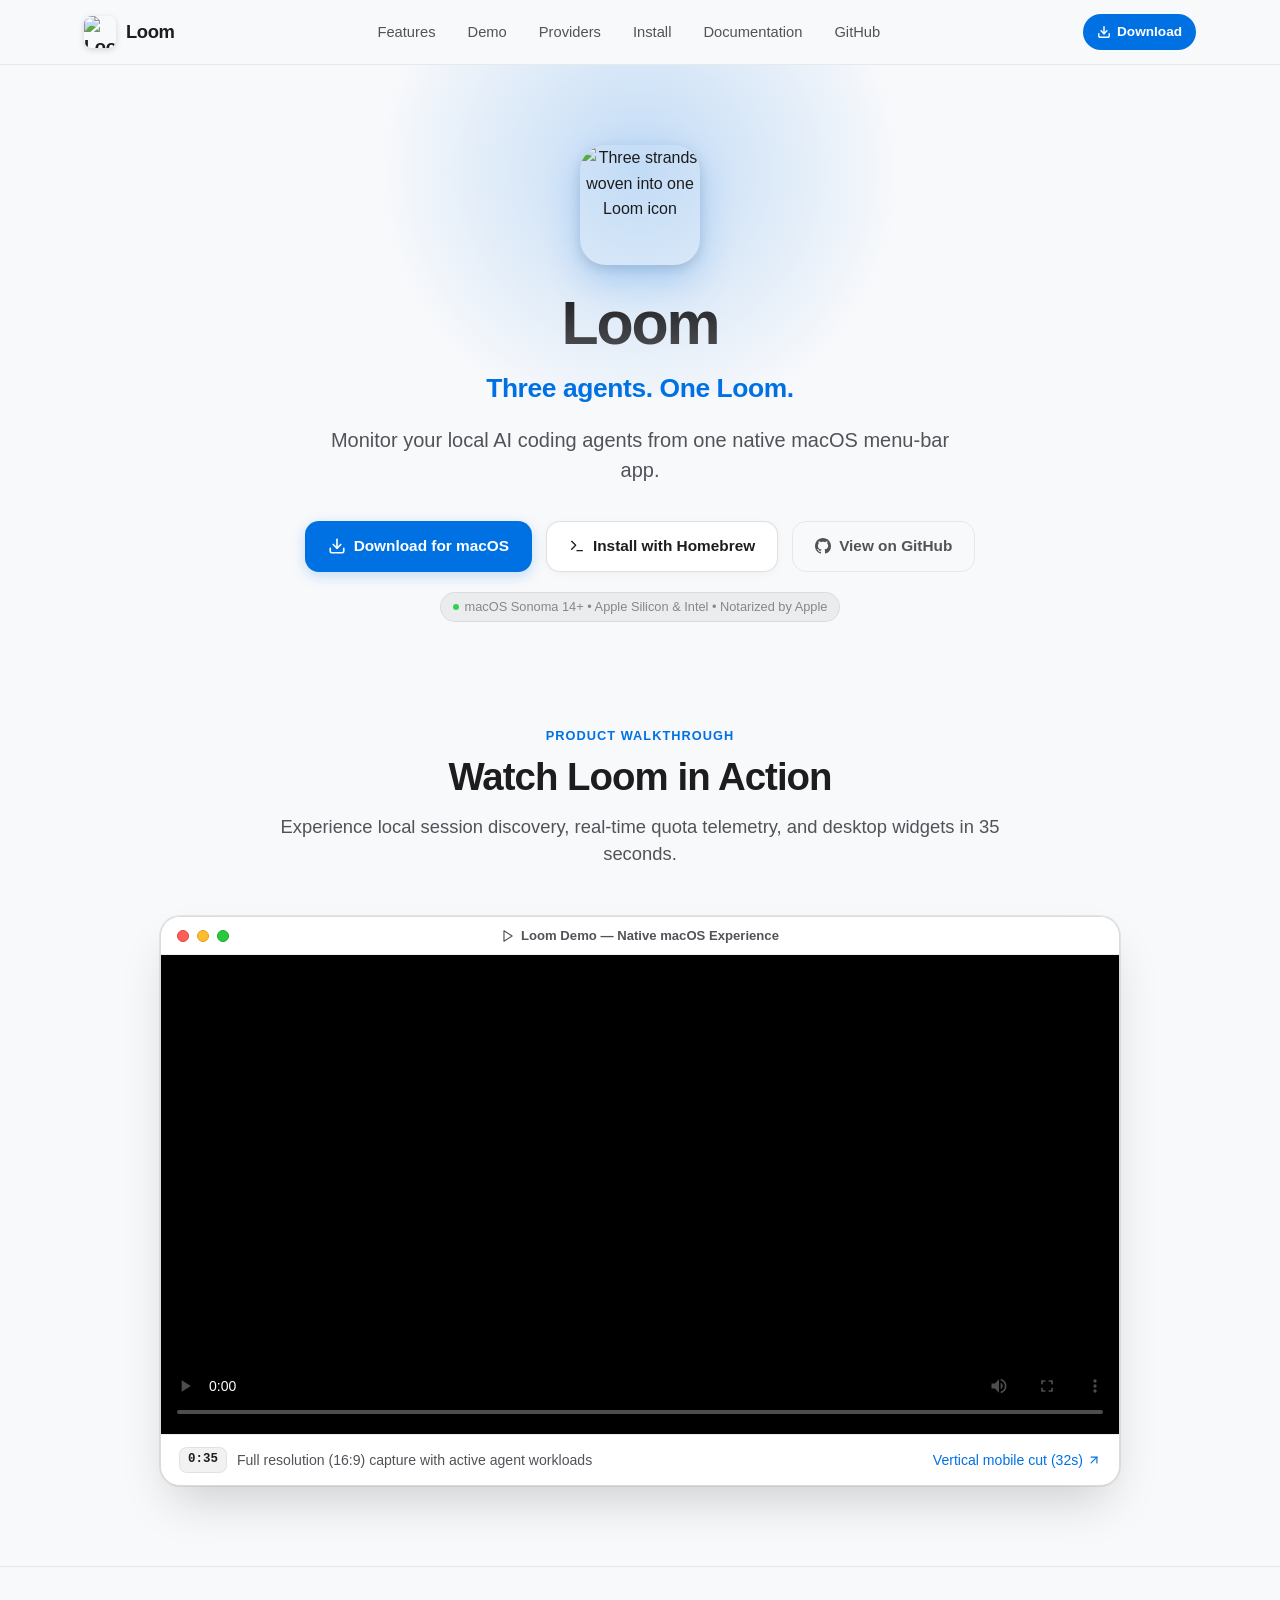
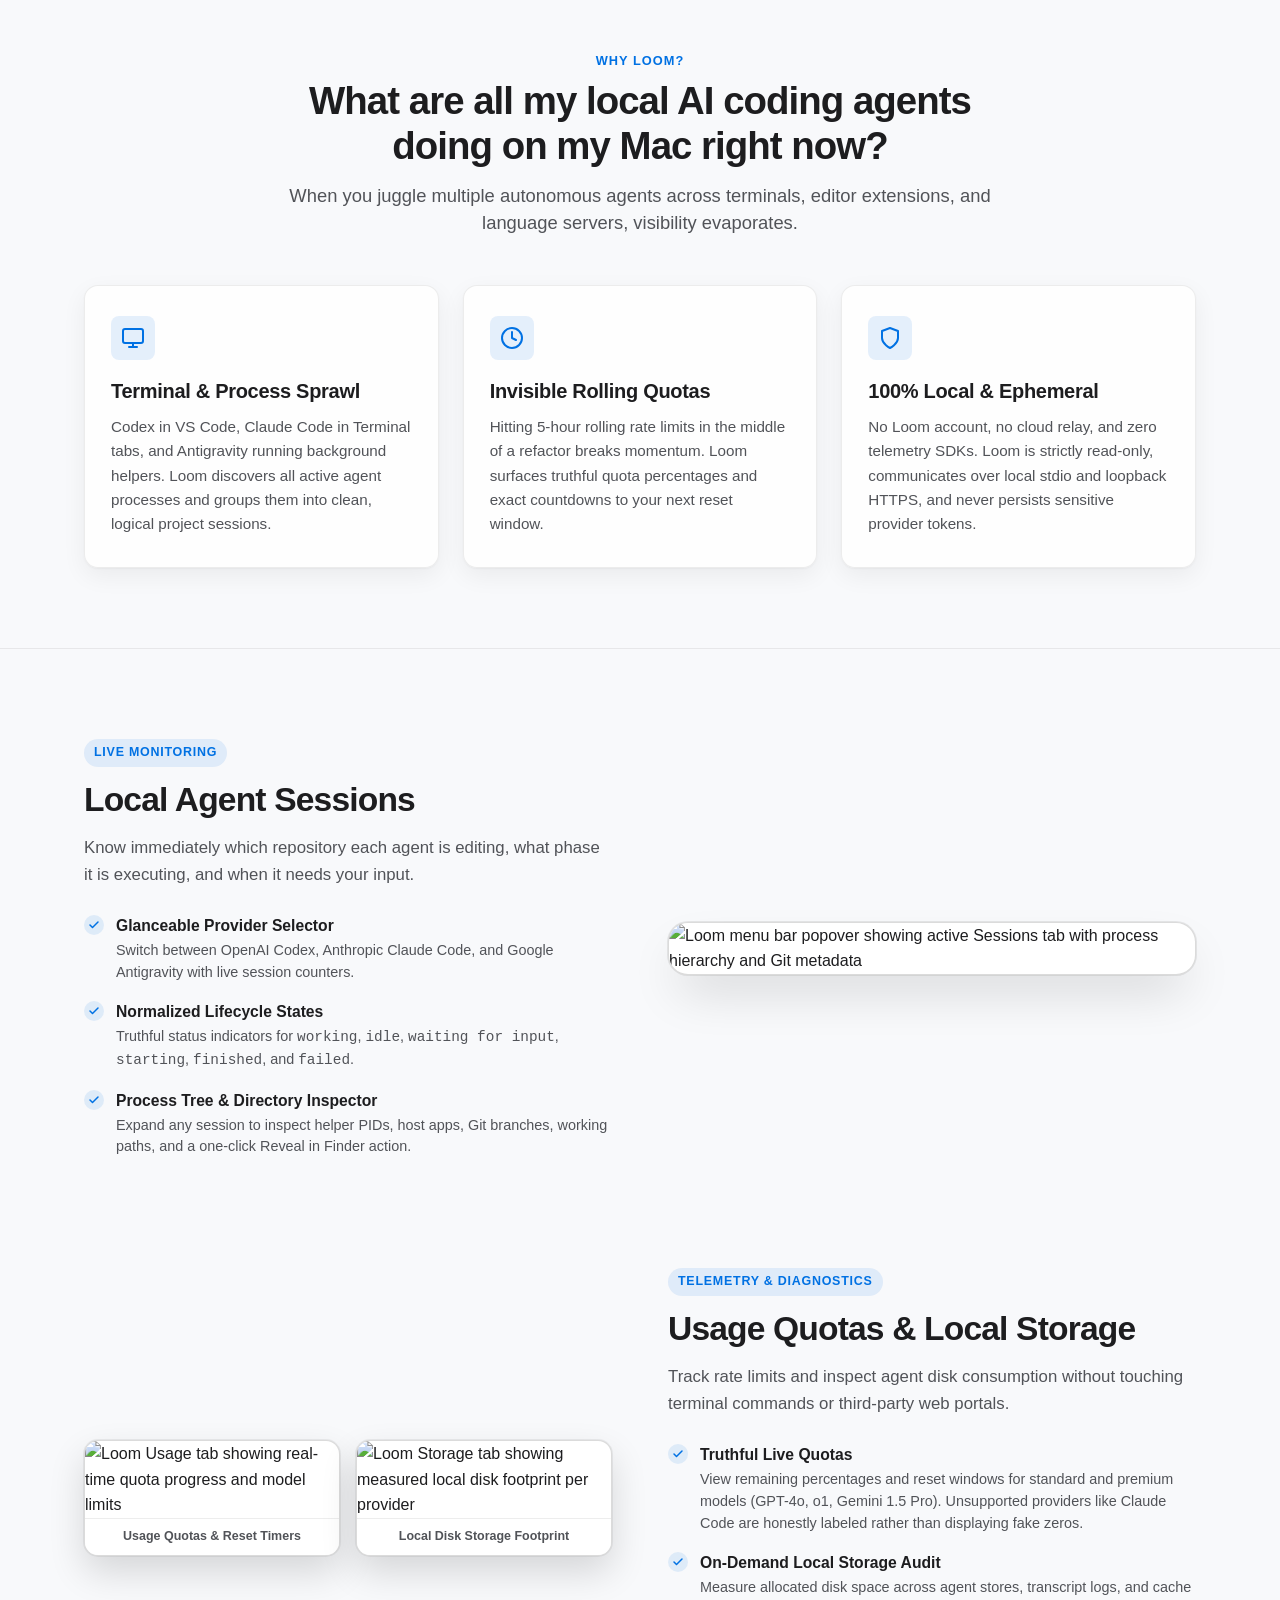
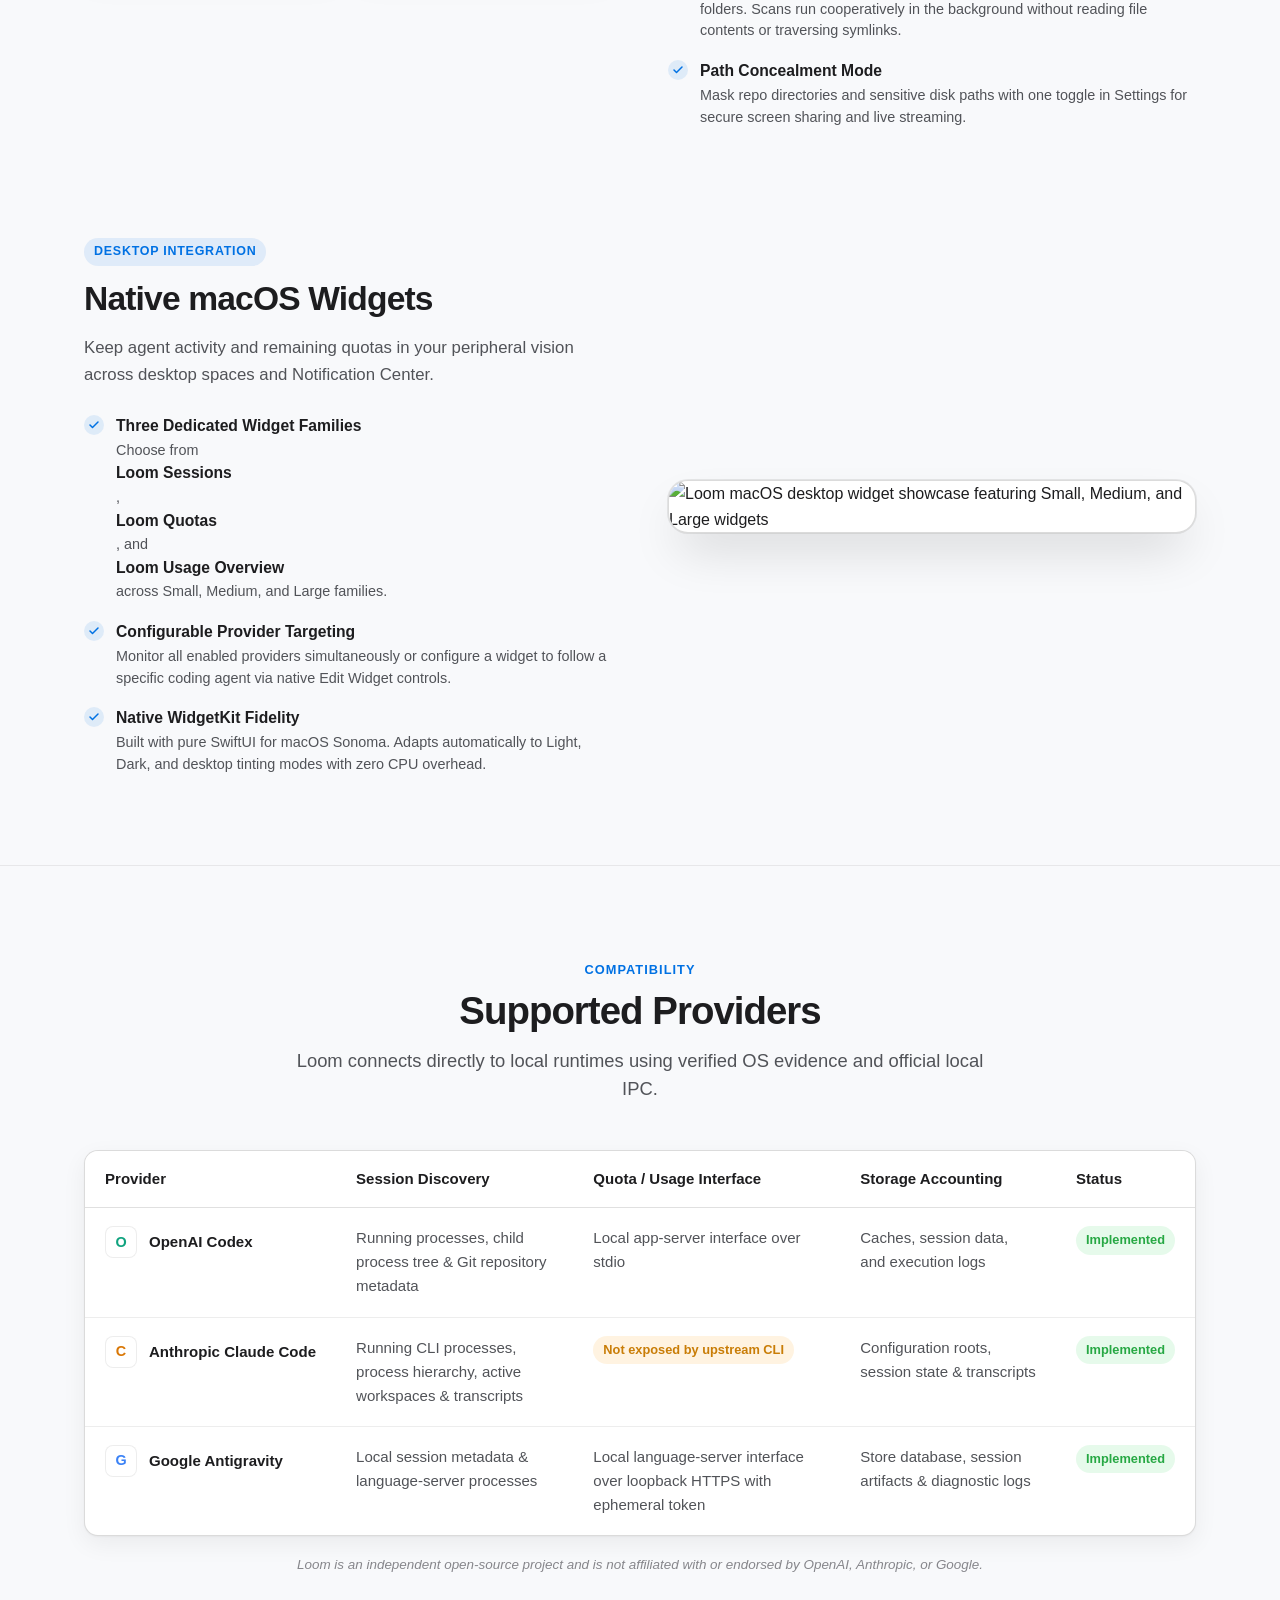
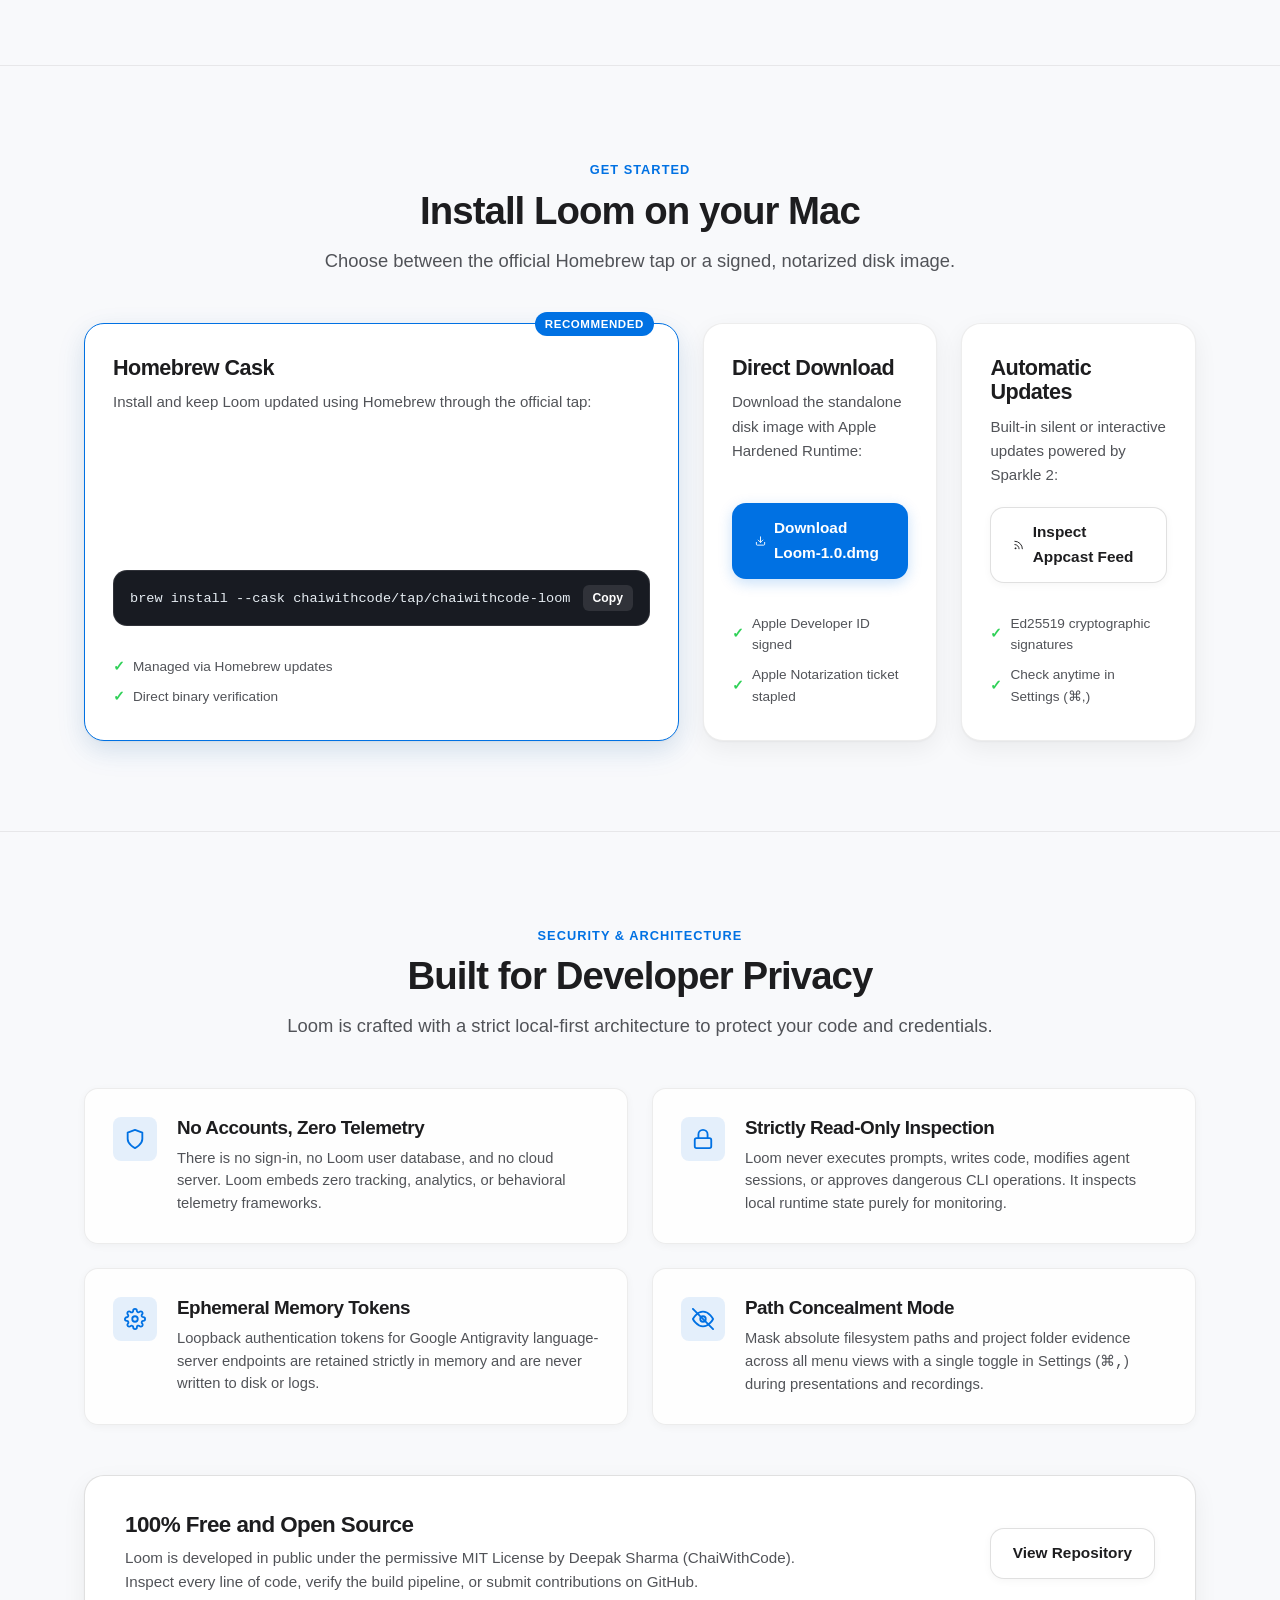
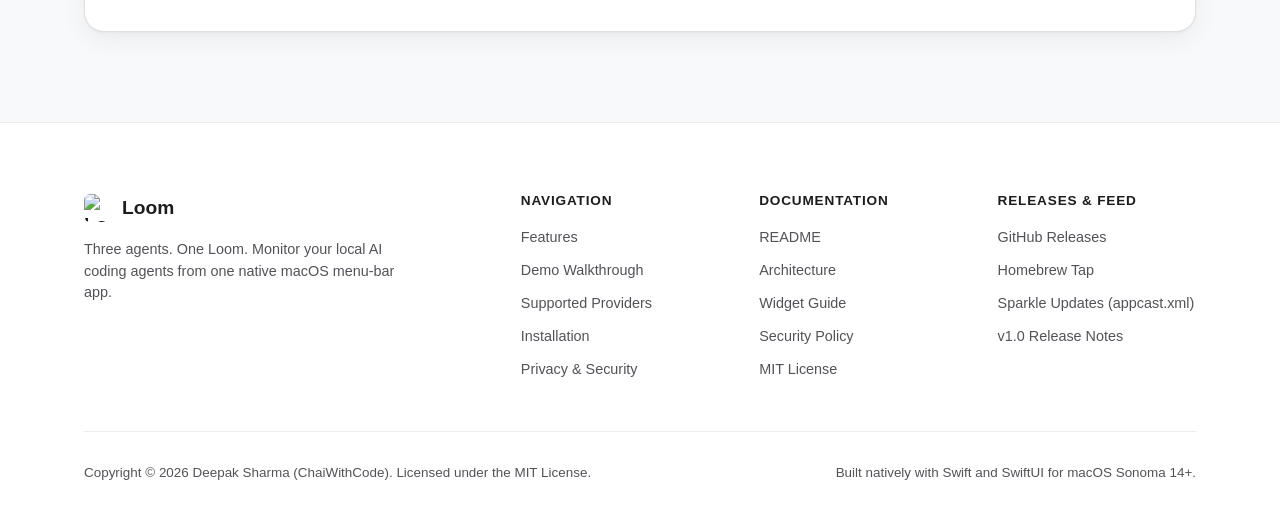
==== pages/index.html @ 68a21cb5 "docs: create GitHub Pages website and integrate launch video" ====
<!DOCTYPE html>
<html lang="en">
<head>
  <meta charset="utf-8">
  <meta name="viewport" content="width=device-width, initial-scale=1">
  <title>Loom — Monitor Local AI Coding Agents from macOS Menu Bar</title>
  <meta name="description" content="Loom is a native macOS menu-bar app to monitor OpenAI Codex, Anthropic Claude Code, and Google Antigravity sessions, live quotas, and local storage.">
  
  <!-- Open Graph / Social Meta -->
  <meta property="og:type" content="website">
  <meta property="og:url" content="https://chaiwithcode.github.io/Loom/">
  <meta property="og:title" content="Loom — Three agents. One Loom.">
  <meta property="og:description" content="Monitor your local AI coding agents from one native macOS menu-bar app. Sessions, live quotas, and widgets.">
  <meta property="og:image" content="docs/social-preview.png">

  <!-- Twitter Meta -->
  <meta name="twitter:card" content="summary_large_image">
  <meta name="twitter:title" content="Loom — Three agents. One Loom.">
  <meta name="twitter:description" content="Monitor your local AI coding agents from one native macOS menu-bar app.">
  <meta name="twitter:image" content="docs/social-preview.png">

  <link rel="icon" type="image/png" href="Resources/LoomIconMaster.png">
  <link rel="apple-touch-icon" href="Resources/LoomIconMaster.png">
  <link rel="stylesheet" href="style.css">
</head>
<body>
  <a href="#main" class="skip-link">Skip to main content</a>

  <!-- Navigation -->
  <header class="site-header">
    <div class="container nav-inner">
      <a href="#" class="nav-brand" aria-label="Loom Home">
        <img src="Resources/LoomIconMaster.png" alt="Loom app icon" class="nav-brand-icon" width="32" height="32">
        <span>Loom</span>
      </a>

      <nav aria-label="Primary Navigation">
        <ul class="nav-links">
          <li><a href="#features">Features</a></li>
          <li><a href="#demo">Demo</a></li>
          <li><a href="#providers">Providers</a></li>
          <li><a href="#install">Install</a></li>
          <li><a href="https://github.com/chaiwithcode/Loom#readme" target="_blank" rel="noopener noreferrer">Documentation</a></li>
          <li><a href="https://github.com/chaiwithcode/Loom" target="_blank" rel="noopener noreferrer">GitHub</a></li>
        </ul>
      </nav>

      <div class="nav-actions">
        <a href="https://github.com/chaiwithcode/Loom/releases/download/v1.0/Loom-1.0.dmg" class="nav-cta" download>
          <svg width="14" height="14" viewBox="0 0 24 24" fill="none" stroke="currentColor" stroke-width="2.5" stroke-linecap="round" stroke-linejoin="round" aria-hidden="true"><path d="M21 15v4a2 2 0 0 1-2 2H5a2 2 0 0 1-2-2v-4"/><polyline points="7 10 12 15 17 10"/><line x1="12" y1="15" x2="12" y2="3"/></svg>
          <span>Download</span>
        </a>
      </div>
    </div>
  </header>

  <main id="main">
    <!-- Hero Section -->
    <section class="hero-section" id="hero">
      <div class="hero-glow" aria-hidden="true"></div>
      <div class="container hero-content">
        <div class="hero-icon-wrapper">
          <img src="Resources/LoomIconMaster.png" alt="Three strands woven into one Loom icon" class="hero-icon" width="120" height="120">
        </div>
        
        <h1 class="hero-title">Loom</h1>
        <p class="hero-subtitle">Three agents. One Loom.</p>
        <p class="hero-tagline">Monitor your local AI coding agents from one native macOS menu-bar app.</p>

        <div class="hero-cta-group">
          <a href="https://github.com/chaiwithcode/Loom/releases/download/v1.0/Loom-1.0.dmg" class="btn btn-primary" download>
            <svg width="18" height="18" viewBox="0 0 24 24" fill="none" stroke="currentColor" stroke-width="2.2" stroke-linecap="round" stroke-linejoin="round" aria-hidden="true"><path d="M21 15v4a2 2 0 0 1-2 2H5a2 2 0 0 1-2-2v-4"/><polyline points="7 10 12 15 17 10"/><line x1="12" y1="15" x2="12" y2="3"/></svg>
            <span>Download for macOS</span>
          </a>

          <a href="#install" class="btn btn-secondary">
            <svg width="16" height="16" viewBox="0 0 24 24" fill="none" stroke="currentColor" stroke-width="2" stroke-linecap="round" stroke-linejoin="round" aria-hidden="true"><polyline points="4 17 10 11 4 5"/><line x1="12" y1="19" x2="20" y2="19"/></svg>
            <span>Install with Homebrew</span>
          </a>

          <a href="https://github.com/chaiwithcode/Loom" class="btn btn-subtle" target="_blank" rel="noopener noreferrer">
            <svg width="16" height="16" viewBox="0 0 24 24" fill="currentColor" aria-hidden="true"><path d="M12 0C5.37 0 0 5.37 0 12c0 5.31 3.435 9.795 8.205 11.385.6.105.825-.255.825-.57 0-.285-.015-1.23-.015-2.235-3.015.555-3.795-.735-4.035-1.41-.135-.345-.72-1.41-1.23-1.695-.42-.225-1.02-.78-.015-.795.945-.015 1.62.87 1.845 1.23 1.08 1.815 2.805 1.305 3.495.99.105-.78.42-1.305.765-1.605-2.67-.3-5.46-1.335-5.46-5.925 0-1.305.465-2.385 1.23-3.225-.12-.3-.54-1.53.12-3.18 0 0 1.005-.315 3.3 1.23.96-.27 1.98-.405 3-.405s2.04.135 3 .405c2.295-1.56 3.3-1.23 3.3-1.23.66 1.65.24 2.88.12 3.18.765.84 1.23 1.905 1.23 3.225 0 4.605-2.805 5.625-5.475 5.925.435.375.81 1.095.81 2.22 0 1.605-.015 2.895-.015 3.3 0 .315.225.69.825.57A12.02 12.02 0 0024 12c0-6.63-5.37-12-12-12z"/></svg>
            <span>View on GitHub</span>
          </a>
        </div>

        <div class="hero-pill-compat">
          <span class="compat-dot" aria-hidden="true"></span>
          <span>macOS Sonoma 14+ • Apple Silicon & Intel • Notarized by Apple</span>
        </div>
      </div>
    </section>

    <!-- Product Video Section -->
    <section class="demo-section" id="demo">
      <div class="container">
        <div class="section-header">
          <span class="section-label">Product Walkthrough</span>
          <h2 class="section-title">Watch Loom in Action</h2>
          <p class="section-desc">Experience local session discovery, real-time quota telemetry, and desktop widgets in 35 seconds.</p>
        </div>

        <div class="demo-window-container">
          <div class="macos-window">
            <div class="macos-titlebar">
              <div class="macos-traffic-lights" aria-hidden="true">
                <span class="traffic-light traffic-close"></span>
                <span class="traffic-light traffic-minimize"></span>
                <span class="traffic-light traffic-expand"></span>
              </div>
              <div class="macos-window-title">
                <svg width="14" height="14" viewBox="0 0 24 24" fill="none" stroke="currentColor" stroke-width="2" stroke-linecap="round" stroke-linejoin="round" aria-hidden="true"><polygon points="5 3 19 12 5 21 5 3"/></svg>
                <span>Loom Demo — Native macOS Experience</span>
              </div>
            </div>

            <div class="video-frame">
              <video controls preload="metadata" poster="docs/loom-demo-thumbnail.png" playsinline>
                <source src="Loom-Demo-16x9.mp4" type="video/mp4">
                <source src="https://github.com/chaiwithcode/Loom/releases/download/v1.0/Loom-Demo-16x9.mp4" type="video/mp4">
                <p>Your browser does not support HTML5 video. You can <a href="https://github.com/chaiwithcode/Loom/releases/download/v1.0/Loom-Demo-16x9.mp4">download the demo video directly</a>.</p>
              </video>
            </div>

            <div class="demo-caption-bar">
              <div class="demo-meta">
                <span class="badge-duration">0:35</span>
                <span>Full resolution (16:9) capture with active agent workloads</span>
              </div>
              <a href="https://github.com/chaiwithcode/Loom/releases/download/v1.0/Loom-Demo-9x16.mp4" class="demo-vertical-link">
                <span>Vertical mobile cut (32s)</span>
                <svg width="14" height="14" viewBox="0 0 24 24" fill="none" stroke="currentColor" stroke-width="2" stroke-linecap="round" stroke-linejoin="round" aria-hidden="true"><line x1="7" y1="17" x2="17" y2="7"/><polyline points="7 7 17 7 17 17"/></svg>
              </a>
            </div>
          </div>
        </div>
      </div>
    </section>

    <!-- Why Loom / Problem & Value -->
    <section class="why-section" id="why">
      <div class="container">
        <div class="section-header">
          <span class="section-label">Why Loom?</span>
          <h2 class="section-title">What are all my local AI coding agents doing on my Mac right now?</h2>
          <p class="section-desc">When you juggle multiple autonomous agents across terminals, editor extensions, and language servers, visibility evaporates.</p>
        </div>

        <div class="why-grid">
          <div class="why-card">
            <div class="why-card-icon" aria-hidden="true">
              <svg viewBox="0 0 24 24" fill="none" stroke="currentColor" stroke-width="2" stroke-linecap="round" stroke-linejoin="round"><rect x="2" y="3" width="20" height="14" rx="2" ry="2"/><line x1="8" y1="21" x2="16" y2="21"/><line x1="12" y1="17" x2="12" y2="21"/></svg>
            </div>
            <h3>Terminal &amp; Process Sprawl</h3>
            <p>Codex in VS Code, Claude Code in Terminal tabs, and Antigravity running background helpers. Loom discovers all active agent processes and groups them into clean, logical project sessions.</p>
          </div>

          <div class="why-card">
            <div class="why-card-icon" aria-hidden="true">
              <svg viewBox="0 0 24 24" fill="none" stroke="currentColor" stroke-width="2" stroke-linecap="round" stroke-linejoin="round"><circle cx="12" cy="12" r="10"/><polyline points="12 6 12 12 16 14"/></svg>
            </div>
            <h3>Invisible Rolling Quotas</h3>
            <p>Hitting 5-hour rolling rate limits in the middle of a refactor breaks momentum. Loom surfaces truthful quota percentages and exact countdowns to your next reset window.</p>
          </div>

          <div class="why-card">
            <div class="why-card-icon" aria-hidden="true">
              <svg viewBox="0 0 24 24" fill="none" stroke="currentColor" stroke-width="2" stroke-linecap="round" stroke-linejoin="round"><path d="M12 22s8-4 8-10V5l-8-3-8 3v7c0 6 8 10 8 10z"/></svg>
            </div>
            <h3>100% Local &amp; Ephemeral</h3>
            <p>No Loom account, no cloud relay, and zero telemetry SDKs. Loom is strictly read-only, communicates over local stdio and loopback HTTPS, and never persists sensitive provider tokens.</p>
          </div>
        </div>
      </div>
    </section>

    <!-- Features Showcase -->
    <section class="features-section" id="features">
      <div class="container">
        <!-- Feature 1: Local Agent Sessions -->
        <div class="feature-block">
          <div class="feature-content">
            <span class="feature-pill">Live Monitoring</span>
            <h3 class="feature-title">Local Agent Sessions</h3>
            <p class="feature-lead">Know immediately which repository each agent is editing, what phase it is executing, and when it needs your input.</p>

            <ul class="feature-list">
              <li class="feature-list-item">
                <span class="feature-list-bullet" aria-hidden="true">
                  <svg viewBox="0 0 24 24" fill="none" stroke="currentColor" stroke-width="3" stroke-linecap="round" stroke-linejoin="round"><polyline points="20 6 9 17 4 12"/></svg>
                </span>
                <div class="feature-list-text">
                  <strong>Glanceable Provider Selector</strong>
                  <span>Switch between OpenAI Codex, Anthropic Claude Code, and Google Antigravity with live session counters.</span>
                </div>
              </li>

              <li class="feature-list-item">
                <span class="feature-list-bullet" aria-hidden="true">
                  <svg viewBox="0 0 24 24" fill="none" stroke="currentColor" stroke-width="3" stroke-linecap="round" stroke-linejoin="round"><polyline points="20 6 9 17 4 12"/></svg>
                </span>
                <div class="feature-list-text">
                  <strong>Normalized Lifecycle States</strong>
                  <span>Truthful status indicators for <code>working</code>, <code>idle</code>, <code>waiting for input</code>, <code>starting</code>, <code>finished</code>, and <code>failed</code>.</span>
                </div>
              </li>

              <li class="feature-list-item">
                <span class="feature-list-bullet" aria-hidden="true">
                  <svg viewBox="0 0 24 24" fill="none" stroke="currentColor" stroke-width="3" stroke-linecap="round" stroke-linejoin="round"><polyline points="20 6 9 17 4 12"/></svg>
                </span>
                <div class="feature-list-text">
                  <strong>Process Tree &amp; Directory Inspector</strong>
                  <span>Expand any session to inspect helper PIDs, host apps, Git branches, working paths, and a one-click Reveal in Finder action.</span>
                </div>
              </li>
            </ul>
          </div>

          <div class="feature-visual">
            <div class="screenshot-card">
              <img src="docs/menu-navigation-sessions.png" alt="Loom menu bar popover showing active Sessions tab with process hierarchy and Git metadata" class="screenshot-img" loading="lazy">
            </div>
          </div>
        </div>

        <!-- Feature 2: Usage Quotas & Local Storage -->
        <div class="feature-block reverse">
          <div class="feature-content">
            <span class="feature-pill">Telemetry &amp; Diagnostics</span>
            <h3 class="feature-title">Usage Quotas &amp; Local Storage</h3>
            <p class="feature-lead">Track rate limits and inspect agent disk consumption without touching terminal commands or third-party web portals.</p>

            <ul class="feature-list">
              <li class="feature-list-item">
                <span class="feature-list-bullet" aria-hidden="true">
                  <svg viewBox="0 0 24 24" fill="none" stroke="currentColor" stroke-width="3" stroke-linecap="round" stroke-linejoin="round"><polyline points="20 6 9 17 4 12"/></svg>
                </span>
                <div class="feature-list-text">
                  <strong>Truthful Live Quotas</strong>
                  <span>View remaining percentages and reset windows for standard and premium models (GPT-4o, o1, Gemini 1.5 Pro). Unsupported providers like Claude Code are honestly labeled rather than displaying fake zeros.</span>
                </div>
              </li>

              <li class="feature-list-item">
                <span class="feature-list-bullet" aria-hidden="true">
                  <svg viewBox="0 0 24 24" fill="none" stroke="currentColor" stroke-width="3" stroke-linecap="round" stroke-linejoin="round"><polyline points="20 6 9 17 4 12"/></svg>
                </span>
                <div class="feature-list-text">
                  <strong>On-Demand Local Storage Audit</strong>
                  <span>Measure allocated disk space across agent stores, transcript logs, and cache folders. Scans run cooperatively in the background without reading file contents or traversing symlinks.</span>
                </div>
              </li>

              <li class="feature-list-item">
                <span class="feature-list-bullet" aria-hidden="true">
                  <svg viewBox="0 0 24 24" fill="none" stroke="currentColor" stroke-width="3" stroke-linecap="round" stroke-linejoin="round"><polyline points="20 6 9 17 4 12"/></svg>
                </span>
                <div class="feature-list-text">
                  <strong>Path Concealment Mode</strong>
                  <span>Mask repo directories and sensitive disk paths with one toggle in Settings for secure screen sharing and live streaming.</span>
                </div>
              </li>
            </ul>
          </div>

          <div class="feature-visual">
            <div class="dual-screenshot-grid">
              <div class="dual-screenshot-card">
                <img src="docs/menu-navigation-usage.png" alt="Loom Usage tab showing real-time quota progress and model limits" class="screenshot-img" loading="lazy">
                <div class="screenshot-caption">Usage Quotas &amp; Reset Timers</div>
              </div>
              <div class="dual-screenshot-card">
                <img src="docs/menu-navigation-storage.png" alt="Loom Storage tab showing measured local disk footprint per provider" class="screenshot-img" loading="lazy">
                <div class="screenshot-caption">Local Disk Storage Footprint</div>
              </div>
            </div>
          </div>
        </div>

        <!-- Feature 3: Native macOS Widgets -->
        <div class="feature-block">
          <div class="feature-content">
            <span class="feature-pill">Desktop Integration</span>
            <h3 class="feature-title">Native macOS Widgets</h3>
            <p class="feature-lead">Keep agent activity and remaining quotas in your peripheral vision across desktop spaces and Notification Center.</p>

            <ul class="feature-list">
              <li class="feature-list-item">
                <span class="feature-list-bullet" aria-hidden="true">
                  <svg viewBox="0 0 24 24" fill="none" stroke="currentColor" stroke-width="3" stroke-linecap="round" stroke-linejoin="round"><polyline points="20 6 9 17 4 12"/></svg>
                </span>
                <div class="feature-list-text">
                  <strong>Three Dedicated Widget Families</strong>
                  <span>Choose from <strong>Loom Sessions</strong>, <strong>Loom Quotas</strong>, and <strong>Loom Usage Overview</strong> across Small, Medium, and Large families.</span>
                </div>
              </li>

              <li class="feature-list-item">
                <span class="feature-list-bullet" aria-hidden="true">
                  <svg viewBox="0 0 24 24" fill="none" stroke="currentColor" stroke-width="3" stroke-linecap="round" stroke-linejoin="round"><polyline points="20 6 9 17 4 12"/></svg>
                </span>
                <div class="feature-list-text">
                  <strong>Configurable Provider Targeting</strong>
                  <span>Monitor all enabled providers simultaneously or configure a widget to follow a specific coding agent via native Edit Widget controls.</span>
                </div>
              </li>

              <li class="feature-list-item">
                <span class="feature-list-bullet" aria-hidden="true">
                  <svg viewBox="0 0 24 24" fill="none" stroke="currentColor" stroke-width="3" stroke-linecap="round" stroke-linejoin="round"><polyline points="20 6 9 17 4 12"/></svg>
                </span>
                <div class="feature-list-text">
                  <strong>Native WidgetKit Fidelity</strong>
                  <span>Built with pure SwiftUI for macOS Sonoma. Adapts automatically to Light, Dark, and desktop tinting modes with zero CPU overhead.</span>
                </div>
              </li>
            </ul>
          </div>

          <div class="feature-visual">
            <div class="screenshot-card">
              <img src="docs/widget-showcase.png" alt="Loom macOS desktop widget showcase featuring Small, Medium, and Large widgets" class="screenshot-img" loading="lazy">
            </div>
          </div>
        </div>
      </div>
    </section>

    <!-- Supported Providers Table -->
    <section class="providers-section" id="providers">
      <div class="container">
        <div class="section-header">
          <span class="section-label">Compatibility</span>
          <h2 class="section-title">Supported Providers</h2>
          <p class="section-desc">Loom connects directly to local runtimes using verified OS evidence and official local IPC.</p>
        </div>

        <div class="table-responsive-wrapper">
          <table class="matrix-table">
            <thead>
              <tr>
                <th scope="col">Provider</th>
                <th scope="col">Session Discovery</th>
                <th scope="col">Quota / Usage Interface</th>
                <th scope="col">Storage Accounting</th>
                <th scope="col">Status</th>
              </tr>
            </thead>
            <tbody>
              <tr>
                <td>
                  <div class="provider-cell">
                    <span class="provider-icon-badge provider-badge-codex" aria-hidden="true">O</span>
                    <span>OpenAI Codex</span>
                  </div>
                </td>
                <td>Running processes, child process tree &amp; Git repository metadata</td>
                <td>Local app-server interface over stdio</td>
                <td>Caches, session data, and execution logs</td>
                <td><span class="status-badge badge-implemented">Implemented</span></td>
              </tr>
              <tr>
                <td>
                  <div class="provider-cell">
                    <span class="provider-icon-badge provider-badge-claude" aria-hidden="true">C</span>
                    <span>Anthropic Claude Code</span>
                  </div>
                </td>
                <td>Running CLI processes, process hierarchy, active workspaces &amp; transcripts</td>
                <td><span class="status-badge badge-unsupported">Not exposed by upstream CLI</span></td>
                <td>Configuration roots, session state &amp; transcripts</td>
                <td><span class="status-badge badge-implemented">Implemented</span></td>
              </tr>
              <tr>
                <td>
                  <div class="provider-cell">
                    <span class="provider-icon-badge provider-badge-antigravity" aria-hidden="true">G</span>
                    <span>Google Antigravity</span>
                  </div>
                </td>
                <td>Local session metadata &amp; language-server processes</td>
                <td>Local language-server interface over loopback HTTPS with ephemeral token</td>
                <td>Store database, session artifacts &amp; diagnostic logs</td>
                <td><span class="status-badge badge-implemented">Implemented</span></td>
              </tr>
            </tbody>
          </table>
        </div>

        <p class="disclaimer-text">Loom is an independent open-source project and is not affiliated with or endorsed by OpenAI, Anthropic, or Google.</p>
      </div>
    </section>

    <!-- Installation Section -->
    <section class="install-section" id="install">
      <div class="container">
        <div class="section-header">
          <span class="section-label">Get Started</span>
          <h2 class="section-title">Install Loom on your Mac</h2>
          <p class="section-desc">Choose between the official Homebrew tap or a signed, notarized disk image.</p>
        </div>

        <div class="install-grid">
          <!-- Option 1: Homebrew -->
          <div class="install-card highlight">
            <span class="install-tag">Recommended</span>
            <h3>Homebrew Cask</h3>
            <p>Install and keep Loom updated using Homebrew through the official tap:</p>

            <div class="terminal-snippet">
              <code class="terminal-code" id="brew-command">brew install --cask chaiwithcode/tap/chaiwithcode-loom</code>
              <button class="copy-btn" id="copy-btn" aria-label="Copy Homebrew command" onclick="copyCommand()">Copy</button>
            </div>

            <ul class="install-meta-list">
              <li><span class="check-icon">✓</span> Managed via Homebrew updates</li>
              <li><span class="check-icon">✓</span> Direct binary verification</li>
            </ul>
          </div>

          <!-- Option 2: Direct DMG -->
          <div class="install-card">
            <h3>Direct Download</h3>
            <p>Download the standalone disk image with Apple Hardened Runtime:</p>

            <div style="margin-bottom: 20px;">
              <a href="https://github.com/chaiwithcode/Loom/releases/download/v1.0/Loom-1.0.dmg" class="btn btn-primary" style="width: 100%;" download>
                <svg width="18" height="18" viewBox="0 0 24 24" fill="none" stroke="currentColor" stroke-width="2" stroke-linecap="round" stroke-linejoin="round" aria-hidden="true"><path d="M21 15v4a2 2 0 0 1-2 2H5a2 2 0 0 1-2-2v-4"/><polyline points="7 10 12 15 17 10"/><line x1="12" y1="15" x2="12" y2="3"/></svg>
                <span>Download Loom-1.0.dmg</span>
              </a>
            </div>

            <ul class="install-meta-list">
              <li><span class="check-icon">✓</span> Apple Developer ID signed</li>
              <li><span class="check-icon">✓</span> Apple Notarization ticket stapled</li>
            </ul>
          </div>

          <!-- Option 3: Sparkle Updates -->
          <div class="install-card">
            <h3>Automatic Updates</h3>
            <p>Built-in silent or interactive updates powered by Sparkle 2:</p>

            <div style="margin-bottom: 16px;">
              <a href="appcast.xml" class="btn btn-secondary" style="width: 100%;">
                <svg width="16" height="16" viewBox="0 0 24 24" fill="none" stroke="currentColor" stroke-width="2" stroke-linecap="round" stroke-linejoin="round" aria-hidden="true"><path d="M4 11a9 9 0 0 1 9 9"/><path d="M4 4a16 16 0 0 1 16 16"/><circle cx="5" cy="19" r="1"/></svg>
                <span>Inspect Appcast Feed</span>
              </a>
            </div>

            <ul class="install-meta-list">
              <li><span class="check-icon">✓</span> Ed25519 cryptographic signatures</li>
              <li><span class="check-icon">✓</span> Check anytime in Settings (⌘,)</li>
            </ul>
          </div>
        </div>
      </div>
    </section>

    <!-- Privacy & Open Source -->
    <section class="privacy-section" id="privacy">
      <div class="container">
        <div class="section-header">
          <span class="section-label">Security &amp; Architecture</span>
          <h2 class="section-title">Built for Developer Privacy</h2>
          <p class="section-desc">Loom is crafted with a strict local-first architecture to protect your code and credentials.</p>
        </div>

        <div class="privacy-grid">
          <div class="privacy-item">
            <div class="privacy-item-icon" aria-hidden="true">
              <svg viewBox="0 0 24 24" fill="none" stroke="currentColor" stroke-width="2" stroke-linecap="round" stroke-linejoin="round"><path d="M12 22s8-4 8-10V5l-8-3-8 3v7c0 6 8 10 8 10z"/></svg>
            </div>
            <div class="privacy-item-content">
              <h3>No Accounts, Zero Telemetry</h3>
              <p>There is no sign-in, no Loom user database, and no cloud server. Loom embeds zero tracking, analytics, or behavioral telemetry frameworks.</p>
            </div>
          </div>

          <div class="privacy-item">
            <div class="privacy-item-icon" aria-hidden="true">
              <svg viewBox="0 0 24 24" fill="none" stroke="currentColor" stroke-width="2" stroke-linecap="round" stroke-linejoin="round"><rect x="3" y="11" width="18" height="11" rx="2" ry="2"/><path d="M7 11V7a5 5 0 0 1 10 0v4"/></svg>
            </div>
            <div class="privacy-item-content">
              <h3>Strictly Read-Only Inspection</h3>
              <p>Loom never executes prompts, writes code, modifies agent sessions, or approves dangerous CLI operations. It inspects local runtime state purely for monitoring.</p>
            </div>
          </div>

          <div class="privacy-item">
            <div class="privacy-item-icon" aria-hidden="true">
              <svg viewBox="0 0 24 24" fill="none" stroke="currentColor" stroke-width="2" stroke-linecap="round" stroke-linejoin="round"><circle cx="12" cy="12" r="3"/><path d="M19.4 15a1.65 1.65 0 0 0 .33 1.82l.06.06a2 2 0 0 1 0 2.83 2 2 0 0 1-2.83 0l-.06-.06a1.65 1.65 0 0 0-1.82-.33 1.65 1.65 0 0 0-1 1.51V21a2 2 0 0 1-2 2 2 2 0 0 1-2-2v-.09A1.65 1.65 0 0 0 9 19.4a1.65 1.65 0 0 0-1.82.33l-.06.06a2 2 0 0 1-2.83 0 2 2 0 0 1 0-2.83l.06-.06a1.65 1.65 0 0 0 .33-1.82 1.65 1.65 0 0 0-1.51-1H3a2 2 0 0 1-2-2 2 2 0 0 1 2-2h.09A1.65 1.65 0 0 0 4.6 9a1.65 1.65 0 0 0-.33-1.82l-.06-.06a2 2 0 0 1 0-2.83 2 2 0 0 1 2.83 0l.06.06a1.65 1.65 0 0 0 1.82.33H9a1.65 1.65 0 0 0 1-1.51V3a2 2 0 0 1 2-2 2 2 0 0 1 2 2v.09a1.65 1.65 0 0 0 1 1.51 1.65 1.65 0 0 0 1.82-.33l.06-.06a2 2 0 0 1 2.83 0 2 2 0 0 1 0 2.83l-.06.06a1.65 1.65 0 0 0-.33 1.82V9a1.65 1.65 0 0 0 1.51 1H21a2 2 0 0 1 2 2 2 2 0 0 1-2 2h-.09a1.65 1.65 0 0 0-1.51 1z"/></svg>
            </div>
            <div class="privacy-item-content">
              <h3>Ephemeral Memory Tokens</h3>
              <p>Loopback authentication tokens for Google Antigravity language-server endpoints are retained strictly in memory and are never written to disk or logs.</p>
            </div>
          </div>

          <div class="privacy-item">
            <div class="privacy-item-icon" aria-hidden="true">
              <svg viewBox="0 0 24 24" fill="none" stroke="currentColor" stroke-width="2" stroke-linecap="round" stroke-linejoin="round"><path d="M1 12s4-8 11-8 11 8 11 8-4 8-11 8-11-8-11-8z"/><circle cx="12" cy="12" r="3"/><line x1="1" y1="1" x2="23" y2="23"/></svg>
            </div>
            <div class="privacy-item-content">
              <h3>Path Concealment Mode</h3>
              <p>Mask absolute filesystem paths and project folder evidence across all menu views with a single toggle in Settings (<code>⌘,</code>) during presentations and recordings.</p>
            </div>
          </div>
        </div>

        <div class="opensource-banner">
          <div class="opensource-info">
            <h3>100% Free and Open Source</h3>
            <p>Loom is developed in public under the permissive MIT License by Deepak Sharma (ChaiWithCode). Inspect every line of code, verify the build pipeline, or submit contributions on GitHub.</p>
          </div>
          <div>
            <a href="https://github.com/chaiwithcode/Loom" class="btn btn-secondary" target="_blank" rel="noopener noreferrer">
              <span>View Repository</span>
            </a>
          </div>
        </div>
      </div>
    </section>
  </main>

  <!-- Site Footer -->
  <footer class="site-footer">
    <div class="container">
      <div class="footer-top">
        <div class="footer-brand-col">
          <a href="#" class="footer-brand">
            <img src="Resources/LoomIconMaster.png" alt="Loom icon" class="footer-brand-icon" width="28" height="28">
            <span>Loom</span>
          </a>
          <p class="footer-tagline">Three agents. One Loom. Monitor your local AI coding agents from one native macOS menu-bar app.</p>
        </div>

        <div class="footer-col">
          <h4>Navigation</h4>
          <ul>
            <li><a href="#features">Features</a></li>
            <li><a href="#demo">Demo Walkthrough</a></li>
            <li><a href="#providers">Supported Providers</a></li>
            <li><a href="#install">Installation</a></li>
            <li><a href="#privacy">Privacy &amp; Security</a></li>
          </ul>
        </div>

        <div class="footer-col">
          <h4>Documentation</h4>
          <ul>
            <li><a href="https://github.com/chaiwithcode/Loom#readme" target="_blank" rel="noopener noreferrer">README</a></li>
            <li><a href="https://github.com/chaiwithcode/Loom/blob/main/docs/ARCHITECTURE.md" target="_blank" rel="noopener noreferrer">Architecture</a></li>
            <li><a href="https://github.com/chaiwithcode/Loom/blob/main/docs/WIDGETS.md" target="_blank" rel="noopener noreferrer">Widget Guide</a></li>
            <li><a href="https://github.com/chaiwithcode/Loom/blob/main/SECURITY.md" target="_blank" rel="noopener noreferrer">Security Policy</a></li>
            <li><a href="https://github.com/chaiwithcode/Loom/blob/main/LICENSE" target="_blank" rel="noopener noreferrer">MIT License</a></li>
          </ul>
        </div>

        <div class="footer-col">
          <h4>Releases &amp; Feed</h4>
          <ul>
            <li><a href="https://github.com/chaiwithcode/Loom/releases" target="_blank" rel="noopener noreferrer">GitHub Releases</a></li>
            <li><a href="https://github.com/chaiwithcode/homebrew-tap" target="_blank" rel="noopener noreferrer">Homebrew Tap</a></li>
            <li><a href="appcast.xml">Sparkle Updates (appcast.xml)</a></li>
            <li><a href="https://github.com/chaiwithcode/Loom/releases/tag/v1.0" target="_blank" rel="noopener noreferrer">v1.0 Release Notes</a></li>
          </ul>
        </div>
      </div>

      <div class="footer-bottom">
        <p class="footer-copy">Copyright &copy; 2026 Deepak Sharma (<a href="https://github.com/chaiwithcode" target="_blank" rel="noopener noreferrer">ChaiWithCode</a>). Licensed under the <a href="https://github.com/chaiwithcode/Loom/blob/main/LICENSE" target="_blank" rel="noopener noreferrer">MIT License</a>.</p>
        <p class="footer-copy">Built natively with Swift and SwiftUI for macOS Sonoma 14+.</p>
      </div>
    </div>
  </footer>

  <script>
    function copyCommand() {
      const code = document.getElementById('brew-command').innerText;
      navigator.clipboard.writeText(code).then(() => {
        const btn = document.getElementById('copy-btn');
        const orig = btn.innerText;
        btn.innerText = 'Copied!';
        btn.style.background = 'rgba(48, 209, 88, 0.4)';
        setTimeout(() => {
          btn.innerText = orig;
          btn.style.background = '';
        }, 2000);
      }).catch(err => {
        console.error('Copy failed', err);
      });
    }
  </script>
</body>
</html>
---- pages/style.css ----
/*
 * Loom — Native macOS-Styled Website Stylesheet
 * Copyright © 2026 Deepak Sharma (ChaiWithCode).
 * Licensed under the MIT License.
 */

:root {
  /* Color Palette - Light Mode Default */
  --bg-canvas: #f8f9fb;
  --bg-surface: rgba(255, 255, 255, 0.78);
  --bg-surface-solid: #ffffff;
  --bg-surface-elevated: #ffffff;
  --bg-header: rgba(248, 249, 251, 0.82);
  --bg-glass: rgba(255, 255, 255, 0.72);
  --bg-code: #f1f3f7;
  --bg-code-block: #181b22;
  --text-code-block: #e6edf3;
  --bg-pill: rgba(0, 0, 0, 0.05);

  --text-primary: #1d1d1f;
  --text-secondary: #515358;
  --text-tertiary: #86868b;
  --text-link: #0071e3;
  --text-on-accent: #ffffff;

  --accent: #0071e3;
  --accent-hover: #0077ed;
  --accent-subtle: rgba(0, 113, 227, 0.1);
  --accent-glow: rgba(0, 113, 227, 0.22);
  --accent-gradient: linear-gradient(135deg, #0071e3 0%, #6366f1 100%);

  --status-working: #30d158;
  --status-idle: #ff9f0a;
  --status-waiting: #0a84ff;
  --status-failed: #ff453a;

  --border-subtle: rgba(0, 0, 0, 0.07);
  --border-medium: rgba(0, 0, 0, 0.12);
  --border-window: rgba(0, 0, 0, 0.14);

  --shadow-subtle: 0 2px 8px rgba(0, 0, 0, 0.04);
  --shadow-card: 0 8px 24px rgba(0, 0, 0, 0.06), 0 1px 2px rgba(0, 0, 0, 0.04);
  --shadow-window: 0 24px 50px -12px rgba(0, 0, 0, 0.18), 0 0 0 1px rgba(0, 0, 0, 0.08);
  --shadow-popover: 0 16px 36px rgba(0, 0, 0, 0.14), 0 0 0 1px rgba(0, 0, 0, 0.06);

  --radius-sm: 8px;
  --radius-md: 14px;
  --radius-lg: 20px;
  --radius-xl: 28px;
  --radius-full: 9999px;

  --font-sans: -apple-system, BlinkMacSystemFont, "SF Pro Display", "SF Pro Text", "Helvetica Neue", Helvetica, Arial, sans-serif;
  --font-mono: "SF Mono", ui-monospace, Menlo, Monaco, Consolas, "Liberation Mono", monospace;

  --container-max: 1160px;
  --transition-fast: 0.15s ease;
  --transition-normal: 0.25s cubic-bezier(0.16, 1, 0.3, 1);
}

@media (prefers-color-scheme: dark) {
  :root {
    --bg-canvas: #0c0e12;
    --bg-surface: rgba(22, 25, 34, 0.72);
    --bg-surface-solid: #161922;
    --bg-surface-elevated: #1e222e;
    --bg-header: rgba(12, 14, 18, 0.78);
    --bg-glass: rgba(26, 30, 42, 0.65);
    --bg-code: #161922;
    --bg-code-block: #12141a;
    --text-code-block: #e6edf3;
    --bg-pill: rgba(255, 255, 255, 0.08);

    --text-primary: #f5f5f7;
    --text-secondary: #a1a1aa;
    --text-tertiary: #71717a;
    --text-link: #2997ff;
    --text-on-accent: #ffffff;

    --accent: #2997ff;
    --accent-hover: #409cff;
    --accent-subtle: rgba(41, 151, 255, 0.15);
    --accent-glow: rgba(41, 151, 255, 0.28);
    --accent-gradient: linear-gradient(135deg, #2997ff 0%, #818cf8 100%);

    --border-subtle: rgba(255, 255, 255, 0.08);
    --border-medium: rgba(255, 255, 255, 0.14);
    --border-window: rgba(255, 255, 255, 0.16);

    --shadow-subtle: 0 2px 8px rgba(0, 0, 0, 0.25);
    --shadow-card: 0 10px 30px rgba(0, 0, 0, 0.45), 0 0 0 1px rgba(255, 255, 255, 0.06);
    --shadow-window: 0 30px 60px -15px rgba(0, 0, 0, 0.75), 0 0 0 1px rgba(255, 255, 255, 0.12);
    --shadow-popover: 0 20px 40px rgba(0, 0, 0, 0.6), 0 0 0 1px rgba(255, 255, 255, 0.1);
  }
}

/* Reset & Box Model */
*, *::before, *::after {
  box-sizing: border-box;
  margin: 0;
  padding: 0;
}

html {
  scroll-behavior: smooth;
  font-size: 16px;
  -webkit-font-smoothing: antialiased;
  -moz-osx-font-smoothing: grayscale;
  text-rendering: optimizeLegibility;
}

body {
  font-family: var(--font-sans);
  background-color: var(--bg-canvas);
  color: var(--text-primary);
  line-height: 1.6;
  min-height: 100vh;
  display: flex;
  flex-direction: column;
  overflow-x: hidden;
}

/* Accessible Skip Link */
.skip-link {
  position: absolute;
  top: -100px;
  left: 20px;
  background: var(--accent);
  color: #fff;
  padding: 12px 20px;
  border-radius: var(--radius-sm);
  z-index: 1000;
  text-decoration: none;
  font-weight: 600;
  transition: top var(--transition-fast);
}

.skip-link:focus {
  top: 16px;
}

/* Typography Defaults */
h1, h2, h3, h4, h5, h6 {
  color: var(--text-primary);
  font-weight: 700;
  line-height: 1.15;
  letter-spacing: -0.025em;
}

p {
  color: var(--text-secondary);
}

a {
  color: var(--text-link);
  text-decoration: none;
  transition: color var(--transition-fast), opacity var(--transition-fast);
}

a:hover {
  text-decoration: underline;
}

a:focus-visible, button:focus-visible {
  outline: 2px solid var(--accent);
  outline-offset: 3px;
}

/* Container */
.container {
  width: 100%;
  max-width: var(--container-max);
  margin-left: auto;
  margin-right: auto;
  padding-left: 24px;
  padding-right: 24px;
}

/* Sticky Header & Navigation */
.site-header {
  position: sticky;
  top: 0;
  z-index: 900;
  background-color: var(--bg-header);
  backdrop-filter: blur(24px) saturate(180%);
  -webkit-backdrop-filter: blur(24px) saturate(180%);
  border-bottom: 1px solid var(--border-subtle);
  transition: background-color var(--transition-normal), border-color var(--transition-normal);
}

.nav-inner {
  display: flex;
  align-items: center;
  justify-content: space-between;
  height: 64px;
}

.nav-brand {
  display: flex;
  align-items: center;
  gap: 10px;
  color: var(--text-primary);
  text-decoration: none;
  font-weight: 700;
  font-size: 1.15rem;
  letter-spacing: -0.02em;
}

.nav-brand:hover {
  text-decoration: none;
}

.nav-brand-icon {
  width: 32px;
  height: 32px;
  border-radius: 8px;
  display: block;
  box-shadow: 0 2px 6px rgba(0, 0, 0, 0.15);
}

.nav-links {
  display: flex;
  align-items: center;
  gap: 24px;
  list-style: none;
}

.nav-links a {
  color: var(--text-secondary);
  font-size: 0.92rem;
  font-weight: 500;
  text-decoration: none;
  padding: 6px 4px;
  transition: color var(--transition-fast);
}

.nav-links a:hover {
  color: var(--text-primary);
  text-decoration: none;
}

.nav-actions {
  display: flex;
  align-items: center;
  gap: 12px;
}

.nav-cta {
  display: inline-flex;
  align-items: center;
  gap: 6px;
  background: var(--accent);
  color: var(--text-on-accent) !important;
  font-size: 0.85rem;
  font-weight: 600;
  padding: 7px 14px;
  border-radius: var(--radius-full);
  text-decoration: none !important;
  transition: background-color var(--transition-fast), transform var(--transition-fast);
}

.nav-cta:hover {
  background: var(--accent-hover);
  transform: translateY(-1px);
}

/* Hero Section */
.hero-section {
  padding: 80px 0 60px;
  text-align: center;
  position: relative;
  overflow: hidden;
}

.hero-glow {
  position: absolute;
  top: -120px;
  left: 50%;
  transform: translateX(-50%);
  width: 600px;
  height: 450px;
  background: radial-gradient(circle, var(--accent-glow) 0%, rgba(0, 113, 227, 0) 70%);
  pointer-events: none;
  z-index: 0;
}

.hero-content {
  position: relative;
  z-index: 1;
  max-width: 820px;
  margin: 0 auto;
}

.hero-icon-wrapper {
  margin-bottom: 24px;
  display: inline-block;
  position: relative;
}

.hero-icon {
  width: 120px;
  height: 120px;
  max-width: 120px;
  border-radius: 26px;
  display: block;
  box-shadow: 0 16px 36px var(--accent-glow), 0 4px 12px rgba(0, 0, 0, 0.12);
  transition: transform var(--transition-normal);
}

.hero-icon:hover {
  transform: scale(1.03);
}

.hero-title {
  font-size: 3.8rem;
  font-weight: 800;
  letter-spacing: -0.035em;
  margin-bottom: 8px;
  background: linear-gradient(180deg, var(--text-primary) 0%, var(--text-secondary) 100%);
  -webkit-background-clip: text;
  -webkit-text-fill-color: transparent;
}

.hero-subtitle {
  font-size: 1.65rem;
  font-weight: 600;
  color: var(--accent);
  letter-spacing: -0.015em;
  margin-bottom: 16px;
}

.hero-tagline {
  font-size: 1.25rem;
  color: var(--text-secondary);
  line-height: 1.5;
  margin-bottom: 36px;
  max-width: 660px;
  margin-left: auto;
  margin-right: auto;
}

/* Call to Actions */
.hero-cta-group {
  display: flex;
  align-items: center;
  justify-content: center;
  flex-wrap: wrap;
  gap: 14px;
  margin-bottom: 20px;
}

.btn {
  display: inline-flex;
  align-items: center;
  justify-content: center;
  gap: 8px;
  font-size: 0.96rem;
  font-weight: 600;
  padding: 12px 22px;
  border-radius: var(--radius-md);
  text-decoration: none !important;
  cursor: pointer;
  transition: all var(--transition-fast);
  border: 1px solid transparent;
}

.btn-primary {
  background: var(--accent);
  color: var(--text-on-accent);
  box-shadow: 0 4px 14px var(--accent-glow);
}

.btn-primary:hover {
  background: var(--accent-hover);
  transform: translateY(-1px);
  box-shadow: 0 6px 18px var(--accent-glow);
}

.btn-secondary {
  background: var(--bg-surface-solid);
  color: var(--text-primary);
  border-color: var(--border-medium);
  box-shadow: var(--shadow-subtle);
}

.btn-secondary:hover {
  background: var(--bg-surface-elevated);
  border-color: var(--text-tertiary);
  transform: translateY(-1px);
}

.btn-subtle {
  background: transparent;
  color: var(--text-secondary);
  border-color: var(--border-subtle);
}

.btn-subtle:hover {
  color: var(--text-primary);
  border-color: var(--border-medium);
  background: var(--bg-pill);
}

.hero-pill-compat {
  display: inline-flex;
  align-items: center;
  gap: 6px;
  font-size: 0.8rem;
  font-weight: 500;
  color: var(--text-tertiary);
  background: var(--bg-pill);
  padding: 4px 12px;
  border-radius: var(--radius-full);
  border: 1px solid var(--border-subtle);
  max-width: 100%;
  flex-wrap: wrap;
  justify-content: center;
  text-align: center;
}

.compat-dot {
  width: 6px;
  height: 6px;
  background-color: var(--status-working);
  border-radius: 50%;
  display: inline-block;
}

/* macOS Window Chrome Mockup Styling */
.macos-window {
  background: var(--bg-surface-elevated);
  border-radius: var(--radius-lg);
  border: 1px solid var(--border-window);
  box-shadow: var(--shadow-window);
  overflow: hidden;
  position: relative;
  transition: box-shadow var(--transition-normal);
}

.macos-titlebar {
  height: 38px;
  background: var(--bg-surface);
  border-bottom: 1px solid var(--border-subtle);
  display: flex;
  align-items: center;
  padding: 0 16px;
  position: relative;
  user-select: none;
}

.macos-traffic-lights {
  display: flex;
  align-items: center;
  gap: 8px;
}

.traffic-light {
  width: 12px;
  height: 12px;
  border-radius: 50%;
  display: inline-block;
}

.traffic-close { background-color: #ff5f56; border: 1px solid #e0443e; }
.traffic-minimize { background-color: #ffbd2e; border: 1px solid #dea123; }
.traffic-expand { background-color: #27c93f; border: 1px solid #1aab29; }

.macos-window-title {
  position: absolute;
  left: 50%;
  transform: translateX(-50%);
  font-size: 0.82rem;
  font-weight: 600;
  color: var(--text-secondary);
  display: flex;
  align-items: center;
  gap: 6px;
}

/* Demo Section */
.demo-section {
  padding: 40px 0 80px;
}

.section-header {
  text-align: center;
  max-width: 720px;
  margin: 0 auto 48px;
}

.section-label {
  display: inline-block;
  font-size: 0.8rem;
  font-weight: 700;
  text-transform: uppercase;
  letter-spacing: 0.08em;
  color: var(--accent);
  margin-bottom: 8px;
}

.section-title {
  font-size: 2.4rem;
  font-weight: 700;
  letter-spacing: -0.025em;
  margin-bottom: 14px;
}

.section-desc {
  font-size: 1.15rem;
  color: var(--text-secondary);
  line-height: 1.5;
}

.demo-window-container {
  max-width: 960px;
  margin: 0 auto;
}

.video-frame {
  width: 100%;
  display: block;
  background-color: #000000;
  line-height: 0;
}

.video-frame video {
  width: 100%;
  height: auto;
  display: block;
  max-height: 560px;
  background-color: #000;
}

.demo-caption-bar {
  display: flex;
  align-items: center;
  justify-content: space-between;
  padding: 12px 18px;
  background: var(--bg-surface);
  border-top: 1px solid var(--border-subtle);
  font-size: 0.88rem;
  color: var(--text-secondary);
}

.demo-meta {
  display: flex;
  align-items: center;
  gap: 10px;
}

.badge-duration {
  background: var(--bg-pill);
  border: 1px solid var(--border-subtle);
  padding: 2px 8px;
  border-radius: var(--radius-sm);
  font-family: var(--font-mono);
  font-size: 0.78rem;
  color: var(--text-primary);
  font-weight: 600;
}

.demo-vertical-link {
  font-weight: 500;
  display: inline-flex;
  align-items: center;
  gap: 4px;
}

/* Why Loom / Problem & Solution */
.why-section {
  padding: 80px 0;
  background: var(--bg-canvas);
  border-top: 1px solid var(--border-subtle);
  border-bottom: 1px solid var(--border-subtle);
}

.why-grid {
  display: grid;
  grid-template-columns: repeat(3, 1fr);
  gap: 24px;
  margin-top: 40px;
}

.why-card {
  background: var(--bg-surface);
  border: 1px solid var(--border-subtle);
  border-radius: var(--radius-md);
  padding: 30px 26px;
  box-shadow: var(--shadow-card);
  transition: transform var(--transition-normal), box-shadow var(--transition-normal);
  display: flex;
  flex-direction: column;
}

.why-card:hover {
  transform: translateY(-2px);
  box-shadow: 0 12px 36px rgba(0, 0, 0, 0.08);
}

.why-card-icon {
  width: 44px;
  height: 44px;
  border-radius: var(--radius-sm);
  background: var(--accent-subtle);
  color: var(--accent);
  display: flex;
  align-items: center;
  justify-content: center;
  margin-bottom: 20px;
}

.why-card-icon svg {
  width: 24px;
  height: 24px;
}

.why-card h3 {
  font-size: 1.25rem;
  margin-bottom: 12px;
  letter-spacing: -0.015em;
}

.why-card p {
  font-size: 0.95rem;
  line-height: 1.6;
}

/* Features Showcase */
.features-section {
  padding: 90px 0;
}

.feature-block {
  display: grid;
  grid-template-columns: 1fr 1fr;
  align-items: center;
  gap: 56px;
  margin-bottom: 110px;
}

.feature-block:last-child {
  margin-bottom: 0;
}

.feature-block.reverse {
  grid-template-columns: 1fr 1fr;
}

.feature-block.reverse .feature-visual {
  order: 1;
}

.feature-block.reverse .feature-content {
  order: 2;
}

.feature-content {
  display: flex;
  flex-direction: column;
}

.feature-pill {
  align-self: flex-start;
  font-size: 0.78rem;
  font-weight: 700;
  text-transform: uppercase;
  letter-spacing: 0.06em;
  padding: 4px 10px;
  border-radius: var(--radius-full);
  background: var(--accent-subtle);
  color: var(--accent);
  margin-bottom: 14px;
}

.feature-title {
  font-size: 2.1rem;
  letter-spacing: -0.025em;
  margin-bottom: 16px;
}

.feature-lead {
  font-size: 1.05rem;
  line-height: 1.6;
  margin-bottom: 24px;
}

.feature-list {
  list-style: none;
  display: flex;
  flex-direction: column;
  gap: 16px;
}

.feature-list-item {
  display: flex;
  align-items: flex-start;
  gap: 12px;
}

.feature-list-bullet {
  width: 20px;
  height: 20px;
  border-radius: 50%;
  background: var(--accent-subtle);
  color: var(--accent);
  display: flex;
  align-items: center;
  justify-content: center;
  flex-shrink: 0;
  margin-top: 2px;
}

.feature-list-bullet svg {
  width: 12px;
  height: 12px;
}

.feature-list-text strong {
  color: var(--text-primary);
  display: block;
  font-size: 0.98rem;
  margin-bottom: 2px;
}

.feature-list-text span {
  color: var(--text-secondary);
  font-size: 0.9rem;
  line-height: 1.5;
  display: block;
}

/* Feature Visuals & Screenshots */
.feature-visual {
  position: relative;
}

.screenshot-card {
  background: var(--bg-surface-elevated);
  border-radius: var(--radius-lg);
  border: 1px solid var(--border-window);
  box-shadow: var(--shadow-window);
  overflow: hidden;
  transition: transform var(--transition-normal);
}

.screenshot-card:hover {
  transform: translateY(-3px);
}

.screenshot-img {
  width: 100%;
  height: auto;
  display: block;
  object-fit: cover;
}

.dual-screenshot-grid {
  display: grid;
  grid-template-columns: 1fr 1fr;
  gap: 16px;
}

.dual-screenshot-card {
  background: var(--bg-surface-elevated);
  border-radius: var(--radius-md);
  border: 1px solid var(--border-window);
  box-shadow: var(--shadow-popover);
  overflow: hidden;
  display: flex;
  flex-direction: column;
}

.screenshot-caption {
  padding: 8px 12px;
  font-size: 0.78rem;
  font-weight: 600;
  text-align: center;
  background: var(--bg-surface);
  color: var(--text-secondary);
  border-top: 1px solid var(--border-subtle);
}

/* Supported Providers Matrix */
.providers-section {
  padding: 90px 0;
  background: var(--bg-canvas);
  border-top: 1px solid var(--border-subtle);
}

.table-responsive-wrapper {
  overflow-x: auto;
  border-radius: var(--radius-md);
  border: 1px solid var(--border-window);
  box-shadow: var(--shadow-card);
  background: var(--bg-surface-elevated);
  margin-top: 36px;
}

.matrix-table {
  width: 100%;
  border-collapse: collapse;
  text-align: left;
  font-size: 0.94rem;
}

.matrix-table th {
  background: var(--bg-surface);
  color: var(--text-primary);
  font-weight: 600;
  padding: 16px 20px;
  border-bottom: 1px solid var(--border-medium);
  white-space: nowrap;
}

.matrix-table td {
  padding: 18px 20px;
  border-bottom: 1px solid var(--border-subtle);
  vertical-align: top;
  color: var(--text-secondary);
}

.matrix-table tr:last-child td {
  border-bottom: none;
}

.matrix-table tr:hover td {
  background-color: var(--bg-pill);
}

.provider-cell {
  display: flex;
  align-items: center;
  gap: 12px;
  font-weight: 600;
  color: var(--text-primary);
  white-space: nowrap;
}

.provider-icon-badge {
  width: 32px;
  height: 32px;
  border-radius: 8px;
  background: var(--bg-surface);
  border: 1px solid var(--border-subtle);
  display: flex;
  align-items: center;
  justify-content: center;
  font-size: 0.9rem;
  font-weight: 700;
}

.provider-badge-codex { color: #10a37f; }
.provider-badge-claude { color: #d97706; }
.provider-badge-antigravity { color: #3b82f6; }

.status-badge {
  display: inline-flex;
  align-items: center;
  gap: 6px;
  font-size: 0.8rem;
  font-weight: 600;
  padding: 4px 10px;
  border-radius: var(--radius-full);
}

.badge-implemented {
  background: rgba(48, 209, 88, 0.12);
  color: #27a844;
}

@media (prefers-color-scheme: dark) {
  .badge-implemented {
    color: #30d158;
  }
}

.badge-unsupported {
  background: rgba(255, 159, 10, 0.12);
  color: #c97d07;
}

@media (prefers-color-scheme: dark) {
  .badge-unsupported {
    color: #ff9f0a;
  }
}

.disclaimer-text {
  font-size: 0.84rem;
  color: var(--text-tertiary);
  margin-top: 18px;
  text-align: center;
  font-style: italic;
}

/* Installation Section */
.install-section {
  padding: 90px 0;
  border-top: 1px solid var(--border-subtle);
}

.install-grid {
  display: grid;
  grid-template-columns: repeat(3, 1fr);
  gap: 24px;
  margin-top: 40px;
}

.install-card {
  background: var(--bg-surface-elevated);
  border-radius: var(--radius-lg);
  border: 1px solid var(--border-subtle);
  box-shadow: var(--shadow-card);
  padding: 32px 28px;
  display: flex;
  flex-direction: column;
  position: relative;
}

.install-card.highlight {
  border-color: var(--accent);
  box-shadow: 0 10px 30px var(--accent-subtle), var(--shadow-card);
}

.install-tag {
  position: absolute;
  top: -12px;
  right: 24px;
  background: var(--accent);
  color: #fff;
  font-size: 0.72rem;
  font-weight: 700;
  text-transform: uppercase;
  letter-spacing: 0.05em;
  padding: 3px 10px;
  border-radius: var(--radius-full);
}

.install-card h3 {
  font-size: 1.35rem;
  margin-bottom: 10px;
}

.install-card p {
  font-size: 0.94rem;
  margin-bottom: 20px;
  flex-grow: 1;
}

/* Code Snippet Box */
.terminal-snippet {
  background: var(--bg-code-block);
  border-radius: var(--radius-md);
  padding: 14px 16px;
  display: flex;
  align-items: center;
  justify-content: space-between;
  gap: 12px;
  border: 1px solid rgba(255, 255, 255, 0.1);
  margin-bottom: 16px;
}

.terminal-code {
  font-family: var(--font-mono);
  font-size: 0.85rem;
  color: var(--text-code-block);
  overflow-x: auto;
  white-space: nowrap;
  line-height: 1.4;
}

.copy-btn {
  background: rgba(255, 255, 255, 0.1);
  color: #fff;
  border: none;
  padding: 6px 10px;
  border-radius: 6px;
  font-size: 0.76rem;
  font-weight: 600;
  cursor: pointer;
  flex-shrink: 0;
  transition: background var(--transition-fast);
}

.copy-btn:hover {
  background: rgba(255, 255, 255, 0.2);
}

.install-meta-list {
  list-style: none;
  font-size: 0.85rem;
  color: var(--text-secondary);
  display: flex;
  flex-direction: column;
  gap: 8px;
  margin-top: 14px;
}

.install-meta-list li {
  display: flex;
  align-items: center;
  gap: 8px;
}

.check-icon {
  color: var(--status-working);
  font-weight: bold;
}

/* Privacy & Local-First Section */
.privacy-section {
  padding: 90px 0;
  background: var(--bg-canvas);
  border-top: 1px solid var(--border-subtle);
}

.privacy-grid {
  display: grid;
  grid-template-columns: repeat(2, 1fr);
  gap: 24px;
  margin-top: 40px;
}

.privacy-item {
  background: var(--bg-surface);
  border-radius: var(--radius-md);
  border: 1px solid var(--border-subtle);
  padding: 28px;
  display: flex;
  gap: 20px;
  box-shadow: var(--shadow-subtle);
}

.privacy-item-icon {
  width: 44px;
  height: 44px;
  border-radius: var(--radius-sm);
  background: var(--accent-subtle);
  color: var(--accent);
  display: flex;
  align-items: center;
  justify-content: center;
  flex-shrink: 0;
}

.privacy-item-icon svg {
  width: 22px;
  height: 22px;
}

.privacy-item-content h3 {
  font-size: 1.18rem;
  margin-bottom: 8px;
}

.privacy-item-content p {
  font-size: 0.92rem;
  line-height: 1.55;
}

/* Open Source Banner */
.opensource-banner {
  margin-top: 50px;
  background: var(--bg-surface-elevated);
  border: 1px solid var(--border-medium);
  border-radius: var(--radius-lg);
  padding: 36px 40px;
  display: flex;
  align-items: center;
  justify-content: space-between;
  gap: 30px;
  box-shadow: var(--shadow-card);
}

.opensource-info h3 {
  font-size: 1.4rem;
  margin-bottom: 8px;
}

.opensource-info p {
  font-size: 0.95rem;
  max-width: 680px;
}

/* Site Footer */
.site-footer {
  margin-top: auto;
  background: var(--bg-surface-solid);
  border-top: 1px solid var(--border-subtle);
  padding: 70px 0 40px;
  font-size: 0.9rem;
}

.footer-top {
  display: grid;
  grid-template-columns: 2fr 1fr 1fr 1fr;
  gap: 40px;
  margin-bottom: 50px;
}

.footer-brand-col {
  display: flex;
  flex-direction: column;
  gap: 16px;
}

.footer-brand {
  display: flex;
  align-items: center;
  gap: 10px;
  font-weight: 700;
  font-size: 1.2rem;
  color: var(--text-primary);
  text-decoration: none;
}

.footer-brand:hover {
  text-decoration: none;
}

.footer-brand-icon {
  width: 28px;
  height: 28px;
  border-radius: 6px;
}

.footer-tagline {
  color: var(--text-secondary);
  font-size: 0.9rem;
  line-height: 1.5;
  max-width: 320px;
}

.footer-col h4 {
  font-size: 0.85rem;
  text-transform: uppercase;
  letter-spacing: 0.06em;
  color: var(--text-primary);
  margin-bottom: 18px;
}

.footer-col ul {
  list-style: none;
  display: flex;
  flex-direction: column;
  gap: 10px;
}

.footer-col a {
  color: var(--text-secondary);
  text-decoration: none;
  font-size: 0.9rem;
  transition: color var(--transition-fast);
}

.footer-col a:hover {
  color: var(--text-primary);
  text-decoration: underline;
}

.footer-bottom {
  padding-top: 30px;
  border-top: 1px solid var(--border-subtle);
  display: flex;
  align-items: center;
  justify-content: space-between;
  flex-wrap: wrap;
  gap: 16px;
  color: var(--text-tertiary);
  font-size: 0.84rem;
}

.footer-copy a {
  color: var(--text-secondary);
}

/* Responsive Media Queries */
@media (max-width: 1024px) {
  .hero-title {
    font-size: 3.2rem;
  }

  .why-grid {
    grid-template-columns: 1fr;
  }

  .install-grid {
    grid-template-columns: 1fr;
  }

  .feature-block, .feature-block.reverse {
    grid-template-columns: 1fr;
    gap: 40px;
  }

  .feature-block.reverse .feature-visual {
    order: 2;
  }

  .feature-block.reverse .feature-content {
    order: 1;
  }

  .footer-top {
    grid-template-columns: 1fr 1fr;
    gap: 36px;
  }

  .opensource-banner {
    flex-direction: column;
    align-items: flex-start;
  }
}

@media (max-width: 768px) {
  .nav-links {
    display: none; /* Mobile navigation simplified */
  }

  .hero-title {
    font-size: 2.6rem;
  }

  .hero-subtitle {
    font-size: 1.35rem;
  }

  .hero-tagline {
    font-size: 1.05rem;
  }

  .privacy-grid {
    grid-template-columns: 1fr;
  }

  .dual-screenshot-grid {
    grid-template-columns: 1fr;
  }

  .footer-top {
    grid-template-columns: 1fr;
  }
}

@media (max-width: 480px) {
  .container {
    padding-left: 16px;
    padding-right: 16px;
  }

  .hero-cta-group {
    flex-direction: column;
    align-items: stretch;
    width: 100%;
  }

  .hero-cta-group .btn {
    width: 100%;
  }

  .hero-pill-compat {
    font-size: 0.72rem;
    padding: 6px 12px;
    border-radius: var(--radius-md);
    line-height: 1.4;
  }

  .demo-caption-bar {
    flex-direction: column;
    align-items: flex-start;
    gap: 8px;
  }
}
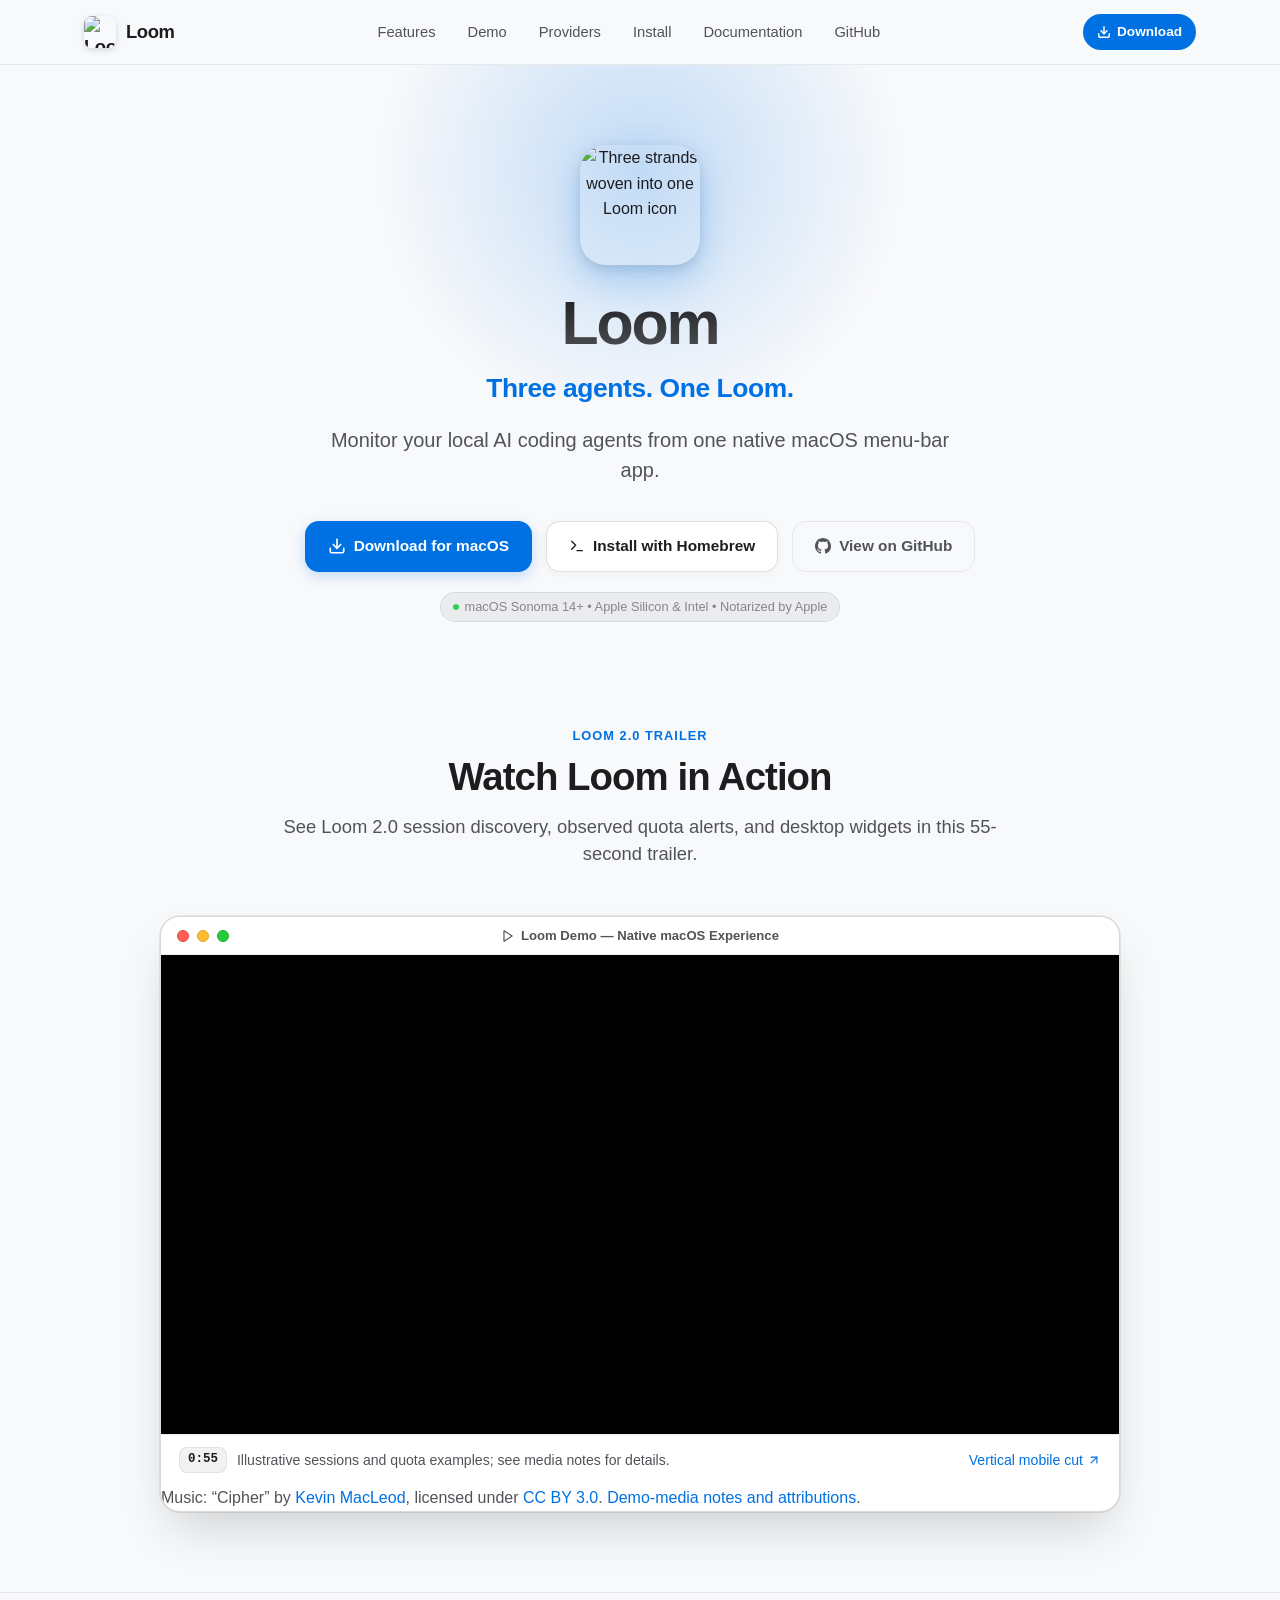
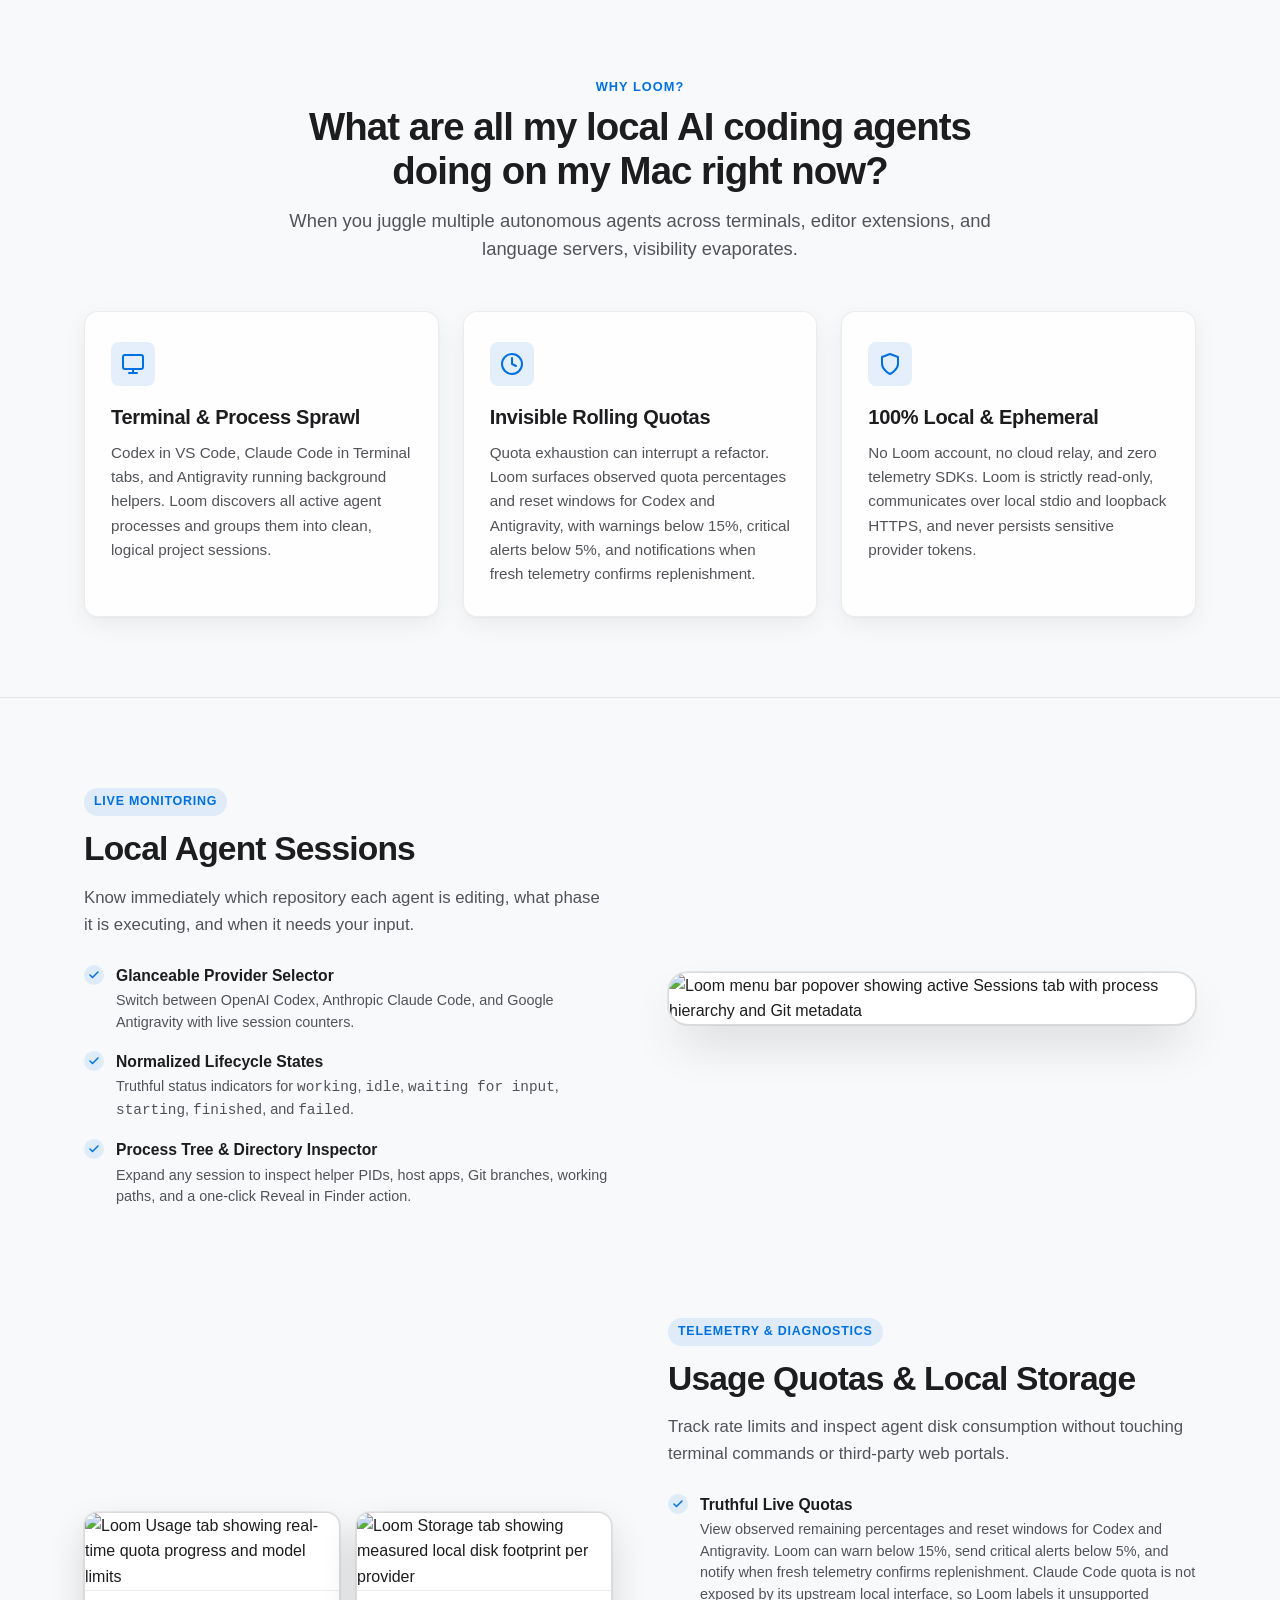
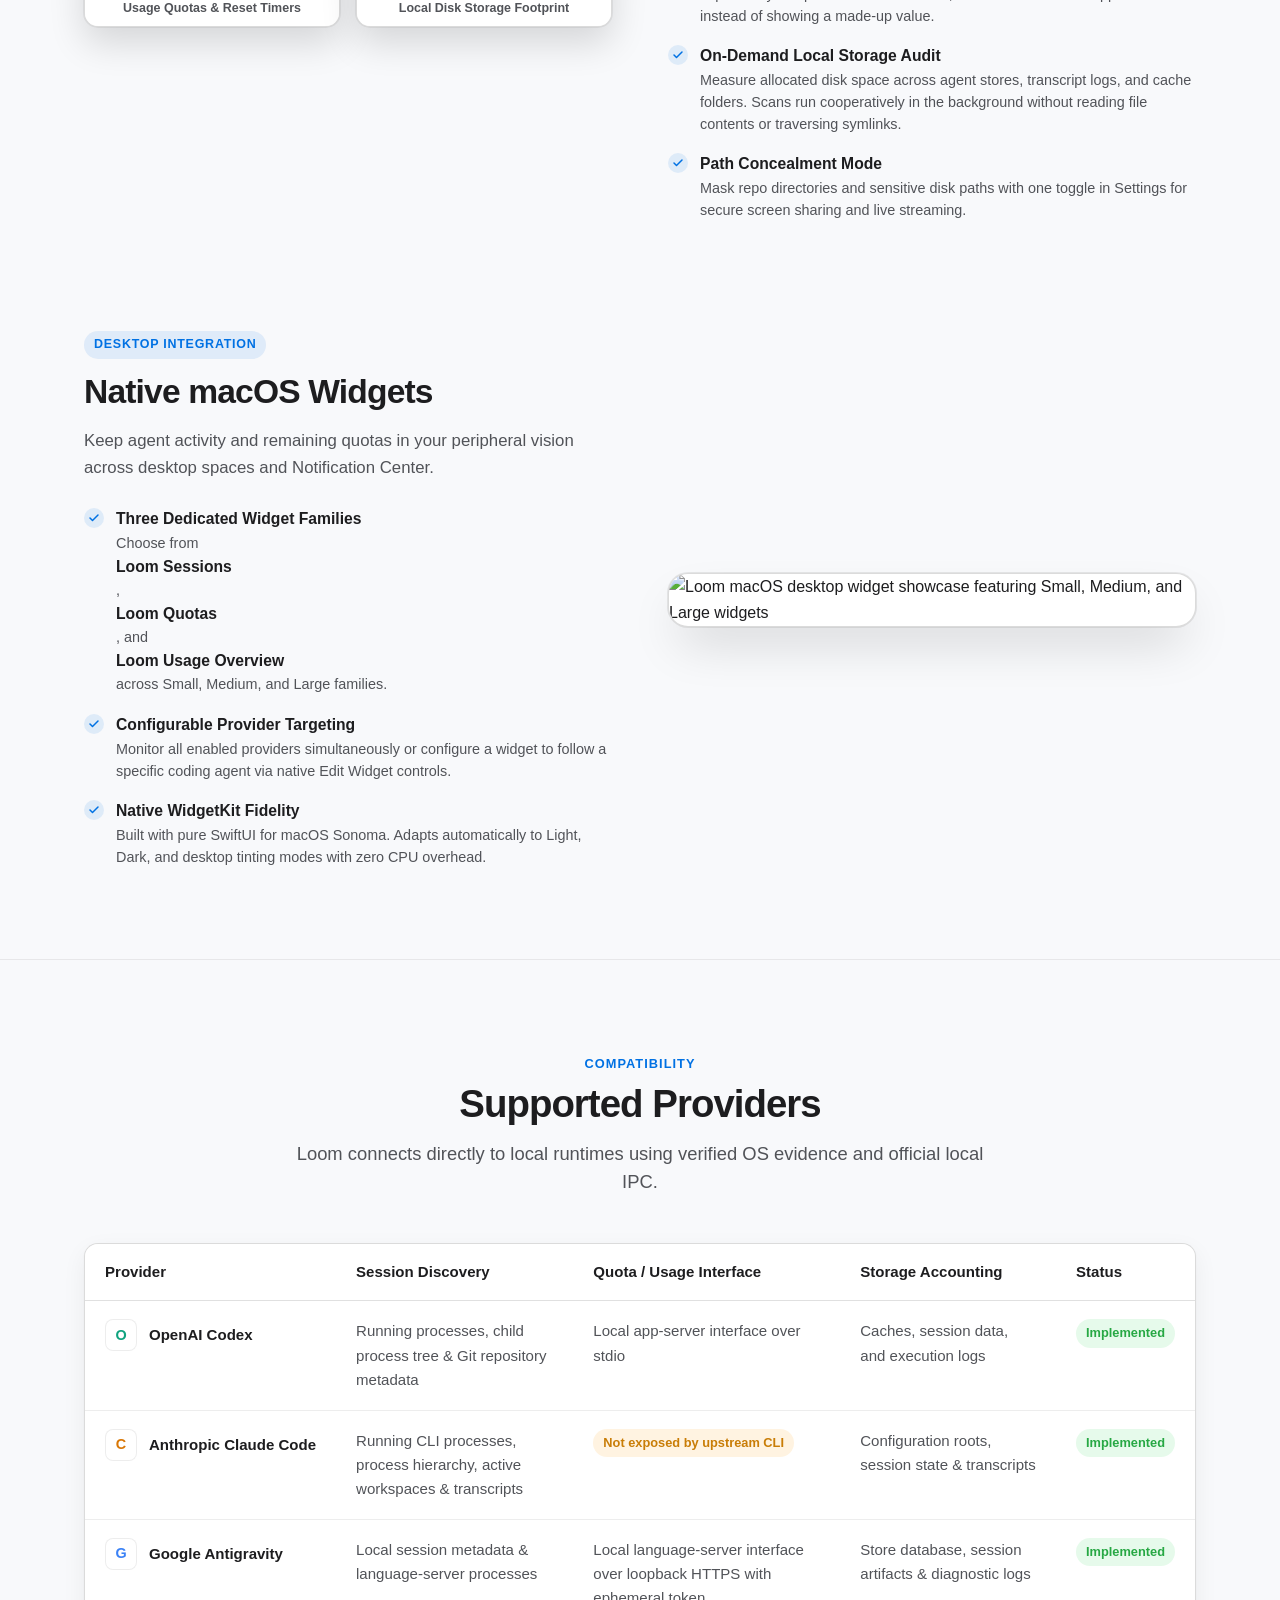
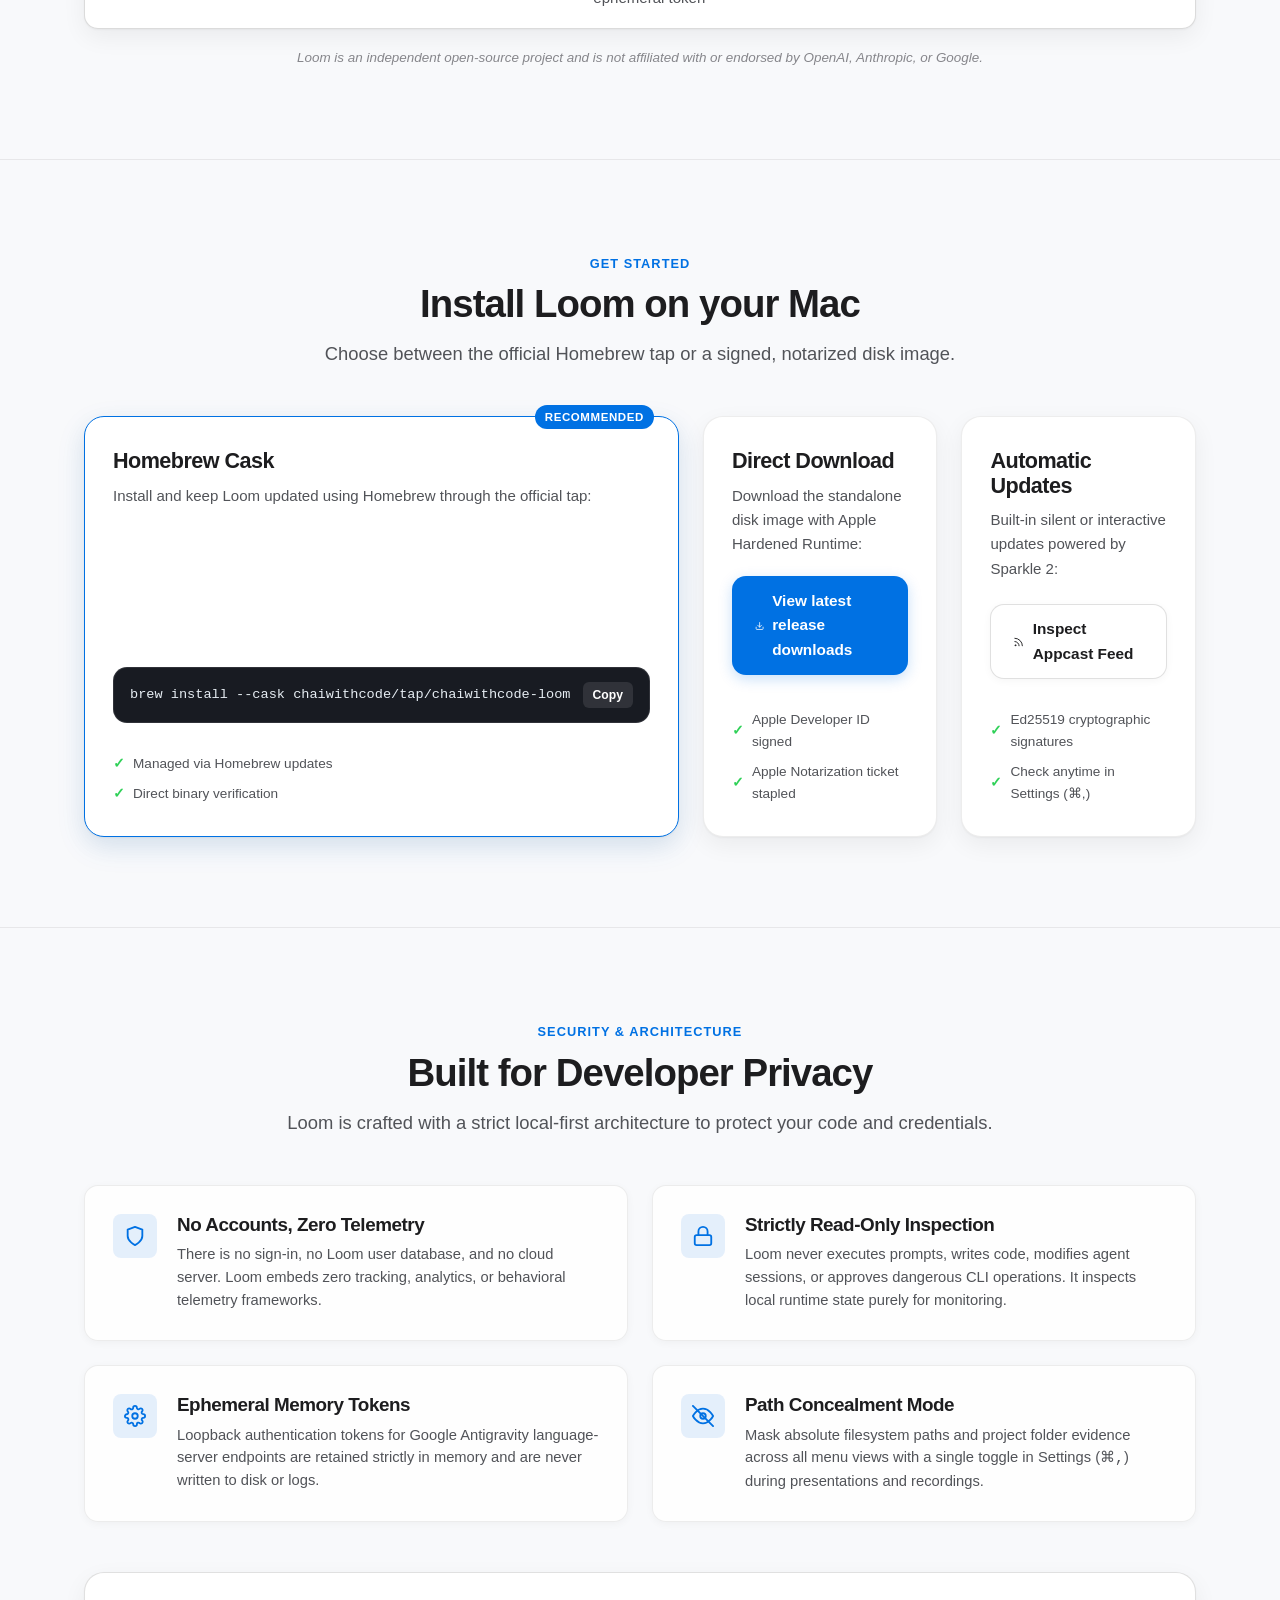
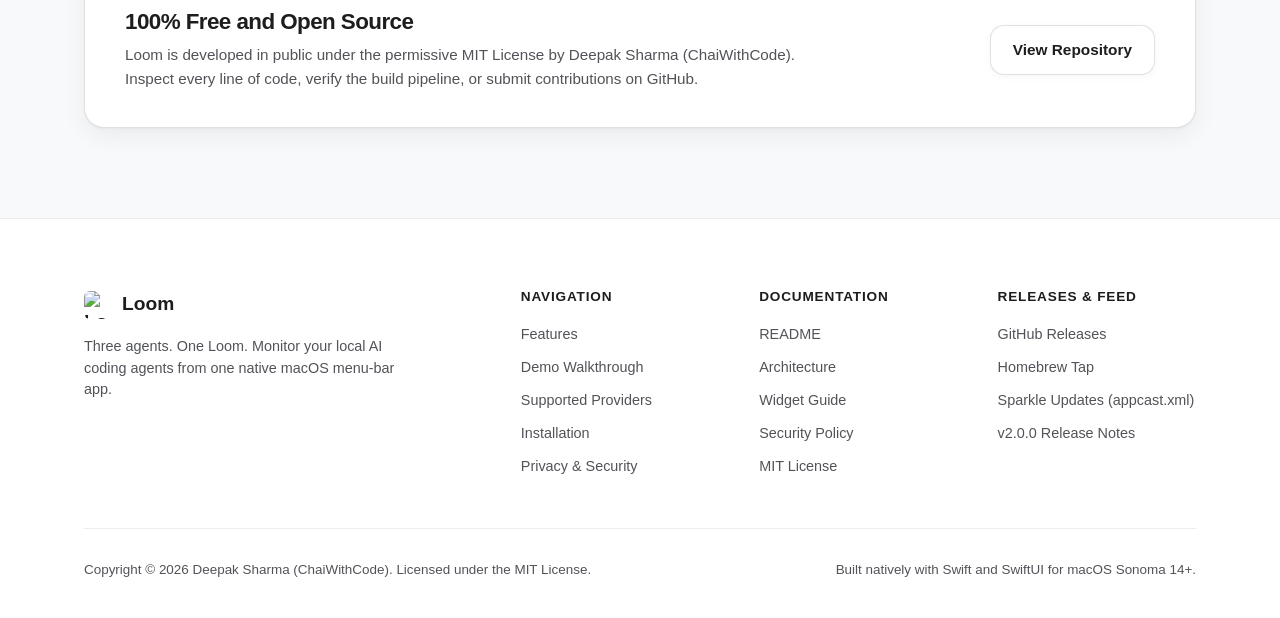
==== commit 0e04a9d9: "Prepare Loom 2.0.0 release" ====
--- a/pages/index.html
+++ b/pages/index.html
@@ -4,13 +4,13 @@
   <meta charset="utf-8">
   <meta name="viewport" content="width=device-width, initial-scale=1">
   <title>Loom — Monitor Local AI Coding Agents from macOS Menu Bar</title>
-  <meta name="description" content="Loom is a native macOS menu-bar app to monitor OpenAI Codex, Anthropic Claude Code, and Google Antigravity sessions, live quotas, and local storage.">
+  <meta name="description" content="Loom is a native macOS menu-bar app to monitor Codex, Claude Code, and Antigravity sessions, observed quotas for supported providers, and local storage.">
   
   <!-- Open Graph / Social Meta -->
   <meta property="og:type" content="website">
   <meta property="og:url" content="https://chaiwithcode.github.io/Loom/">
   <meta property="og:title" content="Loom — Three agents. One Loom.">
-  <meta property="og:description" content="Monitor your local AI coding agents from one native macOS menu-bar app. Sessions, live quotas, and widgets.">
+  <meta property="og:description" content="Monitor local AI coding sessions, observed quotas for supported providers, and desktop widgets from one native macOS menu-bar app.">
   <meta property="og:image" content="docs/social-preview.png">
 
   <!-- Twitter Meta -->
@@ -46,7 +46,7 @@
       </nav>
 
       <div class="nav-actions">
-        <a href="https://github.com/chaiwithcode/Loom/releases/download/v1.0/Loom-1.0.dmg" class="nav-cta" download>
+        <a href="https://github.com/chaiwithcode/Loom/releases/latest" class="nav-cta">
           <svg width="14" height="14" viewBox="0 0 24 24" fill="none" stroke="currentColor" stroke-width="2.5" stroke-linecap="round" stroke-linejoin="round" aria-hidden="true"><path d="M21 15v4a2 2 0 0 1-2 2H5a2 2 0 0 1-2-2v-4"/><polyline points="7 10 12 15 17 10"/><line x1="12" y1="15" x2="12" y2="3"/></svg>
           <span>Download</span>
         </a>
@@ -68,7 +68,7 @@
         <p class="hero-tagline">Monitor your local AI coding agents from one native macOS menu-bar app.</p>
 
         <div class="hero-cta-group">
-          <a href="https://github.com/chaiwithcode/Loom/releases/download/v1.0/Loom-1.0.dmg" class="btn btn-primary" download>
+          <a href="https://github.com/chaiwithcode/Loom/releases/latest" class="btn btn-primary">
             <svg width="18" height="18" viewBox="0 0 24 24" fill="none" stroke="currentColor" stroke-width="2.2" stroke-linecap="round" stroke-linejoin="round" aria-hidden="true"><path d="M21 15v4a2 2 0 0 1-2 2H5a2 2 0 0 1-2-2v-4"/><polyline points="7 10 12 15 17 10"/><line x1="12" y1="15" x2="12" y2="3"/></svg>
             <span>Download for macOS</span>
           </a>
@@ -95,9 +95,9 @@
     <section class="demo-section" id="demo">
       <div class="container">
         <div class="section-header">
-          <span class="section-label">Product Walkthrough</span>
+          <span class="section-label">Loom 2.0 Trailer</span>
           <h2 class="section-title">Watch Loom in Action</h2>
-          <p class="section-desc">Experience local session discovery, real-time quota telemetry, and desktop widgets in 35 seconds.</p>
+          <p class="section-desc">See Loom 2.0 session discovery, observed quota alerts, and desktop widgets in this 55-second trailer.</p>
         </div>
 
         <div class="demo-window-container">
@@ -117,21 +117,22 @@
             <div class="video-frame">
               <video controls preload="metadata" poster="docs/loom-demo-thumbnail.png" playsinline>
                 <source src="Loom-Demo-16x9.mp4" type="video/mp4">
-                <source src="https://github.com/chaiwithcode/Loom/releases/download/v1.0/Loom-Demo-16x9.mp4" type="video/mp4">
-                <p>Your browser does not support HTML5 video. You can <a href="https://github.com/chaiwithcode/Loom/releases/download/v1.0/Loom-Demo-16x9.mp4">download the demo video directly</a>.</p>
+                <source src="https://github.com/chaiwithcode/Loom/releases/latest/download/Loom-Demo-16x9.mp4" type="video/mp4">
+                <p>Your browser does not support HTML5 video. You can <a href="https://github.com/chaiwithcode/Loom/releases/latest/download/Loom-Demo-16x9.mp4">download the demo video directly</a>.</p>
               </video>
             </div>
 
             <div class="demo-caption-bar">
               <div class="demo-meta">
-                <span class="badge-duration">0:35</span>
-                <span>Full resolution (16:9) capture with active agent workloads</span>
+                <span class="badge-duration">0:55</span>
+                <span>Illustrative sessions and quota examples; see media notes for details.</span>
               </div>
-              <a href="https://github.com/chaiwithcode/Loom/releases/download/v1.0/Loom-Demo-9x16.mp4" class="demo-vertical-link">
-                <span>Vertical mobile cut (32s)</span>
+              <a href="https://github.com/chaiwithcode/Loom/releases/latest/download/Loom-Demo-9x16.mp4" class="demo-vertical-link">
+                <span>Vertical mobile cut</span>
                 <svg width="14" height="14" viewBox="0 0 24 24" fill="none" stroke="currentColor" stroke-width="2" stroke-linecap="round" stroke-linejoin="round" aria-hidden="true"><line x1="7" y1="17" x2="17" y2="7"/><polyline points="7 7 17 7 17 17"/></svg>
               </a>
             </div>
+            <p class="demo-media-note">Music: “Cipher” by <a href="https://incompetech.com" target="_blank" rel="noopener noreferrer">Kevin MacLeod</a>, licensed under <a href="https://creativecommons.org/licenses/by/3.0/" target="_blank" rel="noopener noreferrer">CC BY 3.0</a>. <a href="https://github.com/chaiwithcode/Loom/blob/main/docs/DEMO_MEDIA.md" target="_blank" rel="noopener noreferrer">Demo-media notes and attributions</a>.</p>
           </div>
         </div>
       </div>
@@ -160,7 +161,7 @@
               <svg viewBox="0 0 24 24" fill="none" stroke="currentColor" stroke-width="2" stroke-linecap="round" stroke-linejoin="round"><circle cx="12" cy="12" r="10"/><polyline points="12 6 12 12 16 14"/></svg>
             </div>
             <h3>Invisible Rolling Quotas</h3>
-            <p>Hitting 5-hour rolling rate limits in the middle of a refactor breaks momentum. Loom surfaces truthful quota percentages and exact countdowns to your next reset window.</p>
+            <p>Quota exhaustion can interrupt a refactor. Loom surfaces observed quota percentages and reset windows for Codex and Antigravity, with warnings below 15%, critical alerts below 5%, and notifications when fresh telemetry confirms replenishment.</p>
           </div>
 
           <div class="why-card">
@@ -238,7 +239,7 @@
                 </span>
                 <div class="feature-list-text">
                   <strong>Truthful Live Quotas</strong>
-                  <span>View remaining percentages and reset windows for standard and premium models (GPT-4o, o1, Gemini 1.5 Pro). Unsupported providers like Claude Code are honestly labeled rather than displaying fake zeros.</span>
+                  <span>View observed remaining percentages and reset windows for Codex and Antigravity. Loom can warn below 15%, send critical alerts below 5%, and notify when fresh telemetry confirms replenishment. Claude Code quota is not exposed by its upstream local interface, so Loom labels it unsupported instead of showing a made-up value.</span>
                 </div>
               </li>
 
@@ -425,9 +426,9 @@
             <p>Download the standalone disk image with Apple Hardened Runtime:</p>
 
             <div style="margin-bottom: 20px;">
-              <a href="https://github.com/chaiwithcode/Loom/releases/download/v1.0/Loom-1.0.dmg" class="btn btn-primary" style="width: 100%;" download>
+              <a href="https://github.com/chaiwithcode/Loom/releases/latest" class="btn btn-primary" style="width: 100%;">
                 <svg width="18" height="18" viewBox="0 0 24 24" fill="none" stroke="currentColor" stroke-width="2" stroke-linecap="round" stroke-linejoin="round" aria-hidden="true"><path d="M21 15v4a2 2 0 0 1-2 2H5a2 2 0 0 1-2-2v-4"/><polyline points="7 10 12 15 17 10"/><line x1="12" y1="15" x2="12" y2="3"/></svg>
-                <span>Download Loom-1.0.dmg</span>
+                <span>View latest release downloads</span>
               </a>
             </div>
 
@@ -564,7 +565,7 @@
             <li><a href="https://github.com/chaiwithcode/Loom/releases" target="_blank" rel="noopener noreferrer">GitHub Releases</a></li>
             <li><a href="https://github.com/chaiwithcode/homebrew-tap" target="_blank" rel="noopener noreferrer">Homebrew Tap</a></li>
             <li><a href="appcast.xml">Sparkle Updates (appcast.xml)</a></li>
-            <li><a href="https://github.com/chaiwithcode/Loom/releases/tag/v1.0" target="_blank" rel="noopener noreferrer">v1.0 Release Notes</a></li>
+            <li><a href="https://github.com/chaiwithcode/Loom/releases/latest" target="_blank" rel="noopener noreferrer">v2.0.0 Release Notes</a></li>
           </ul>
         </div>
       </div>
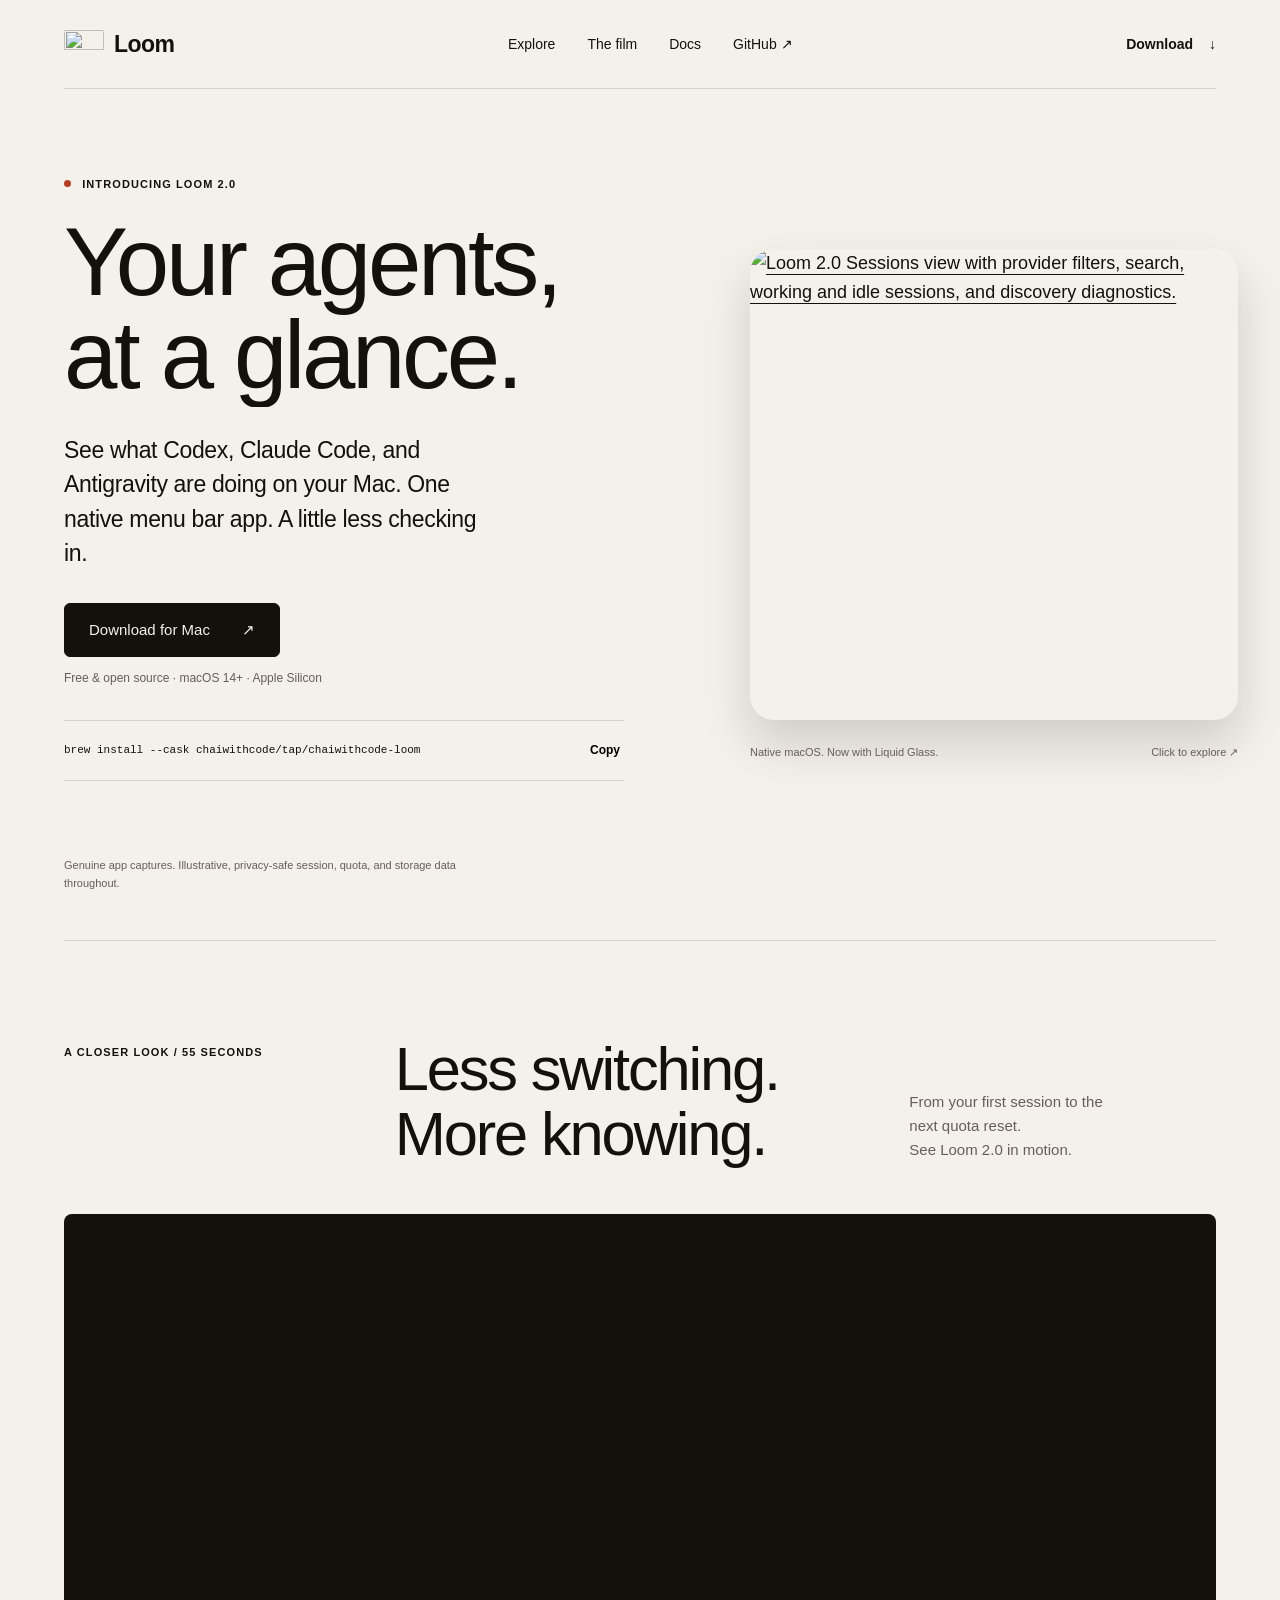
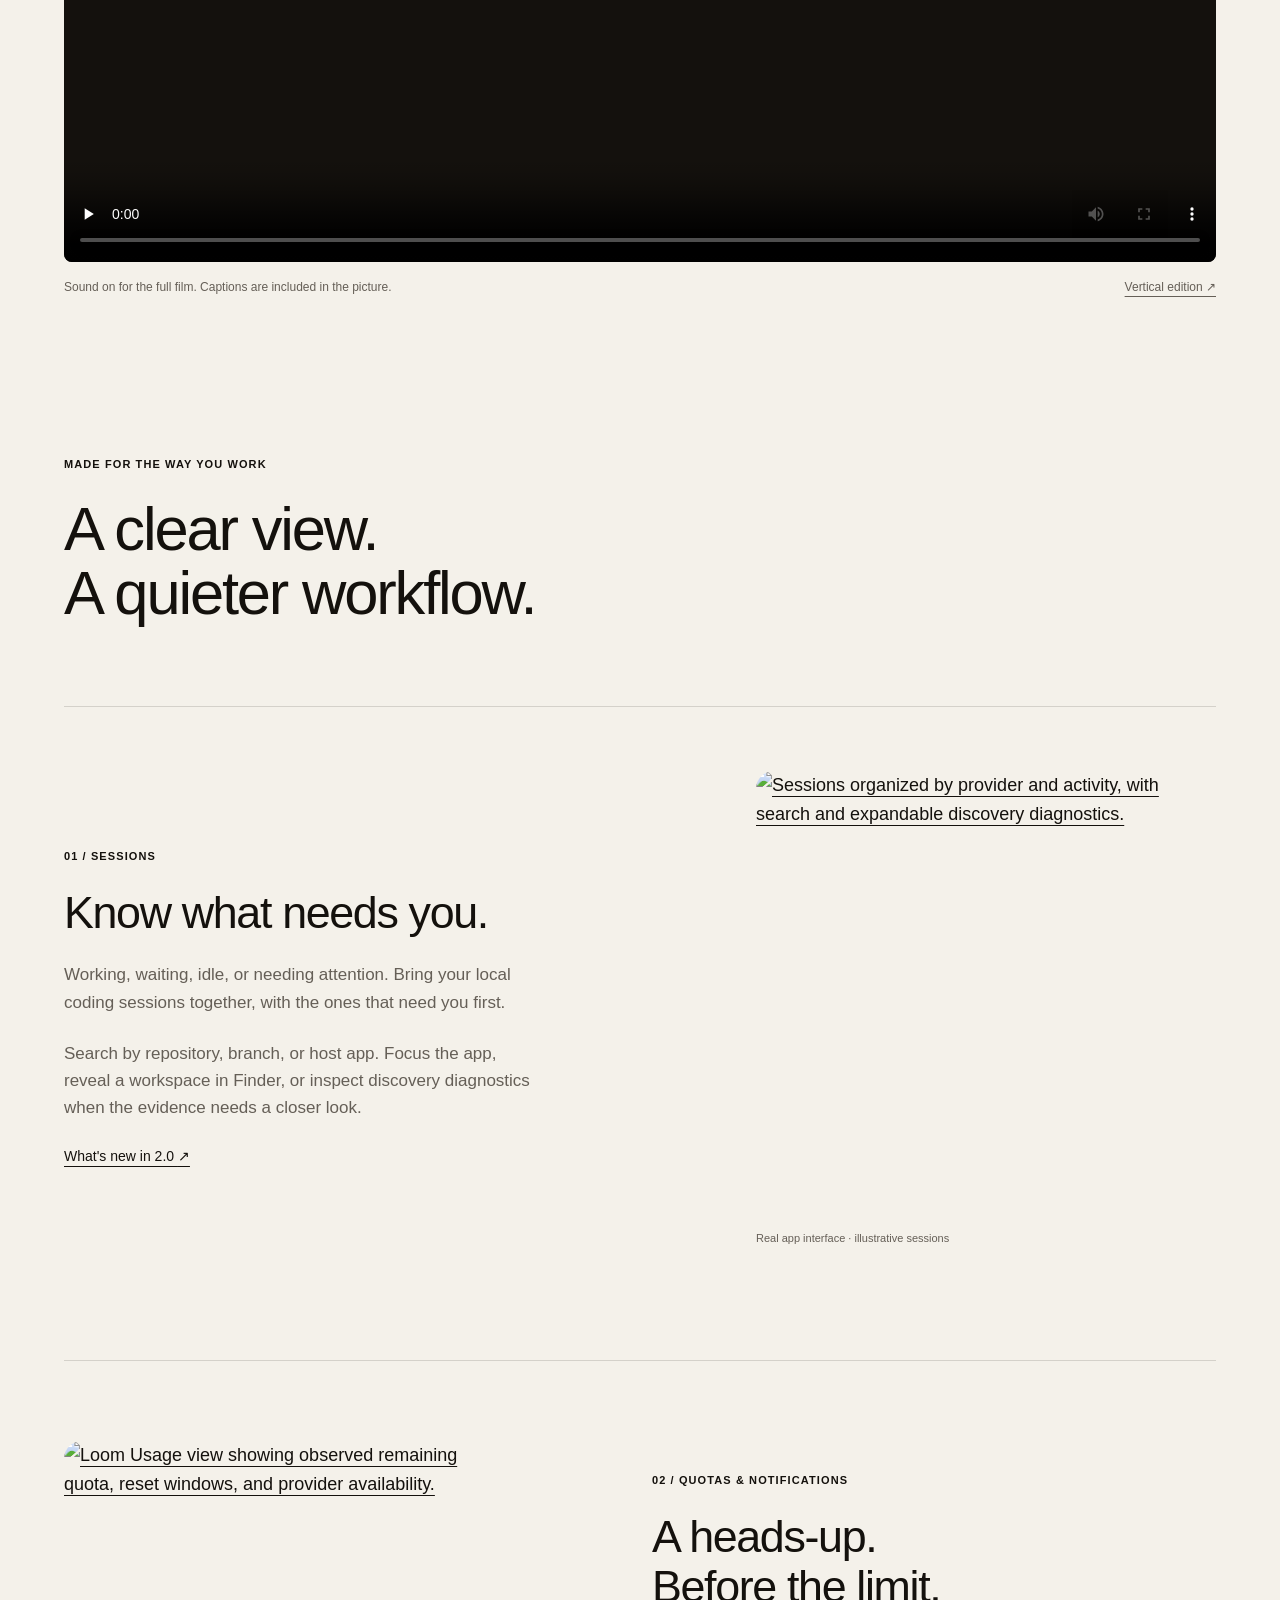
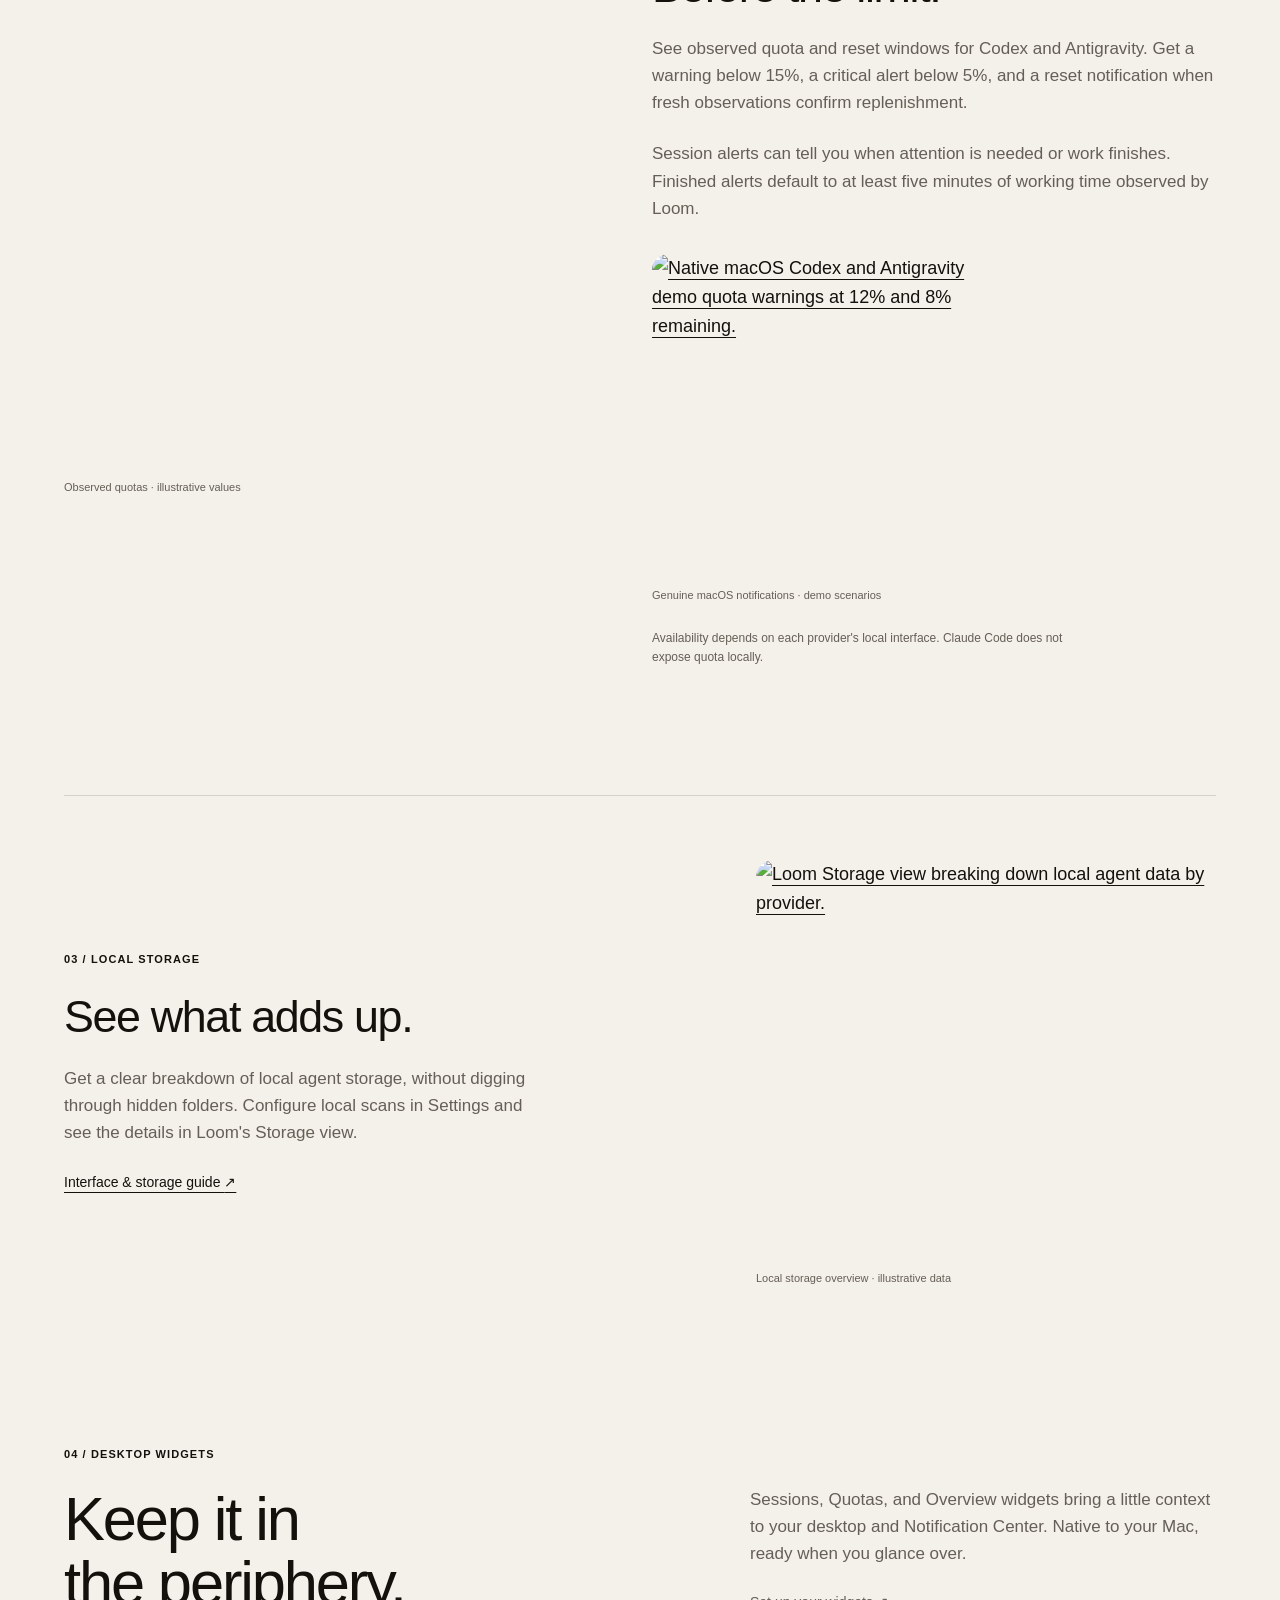
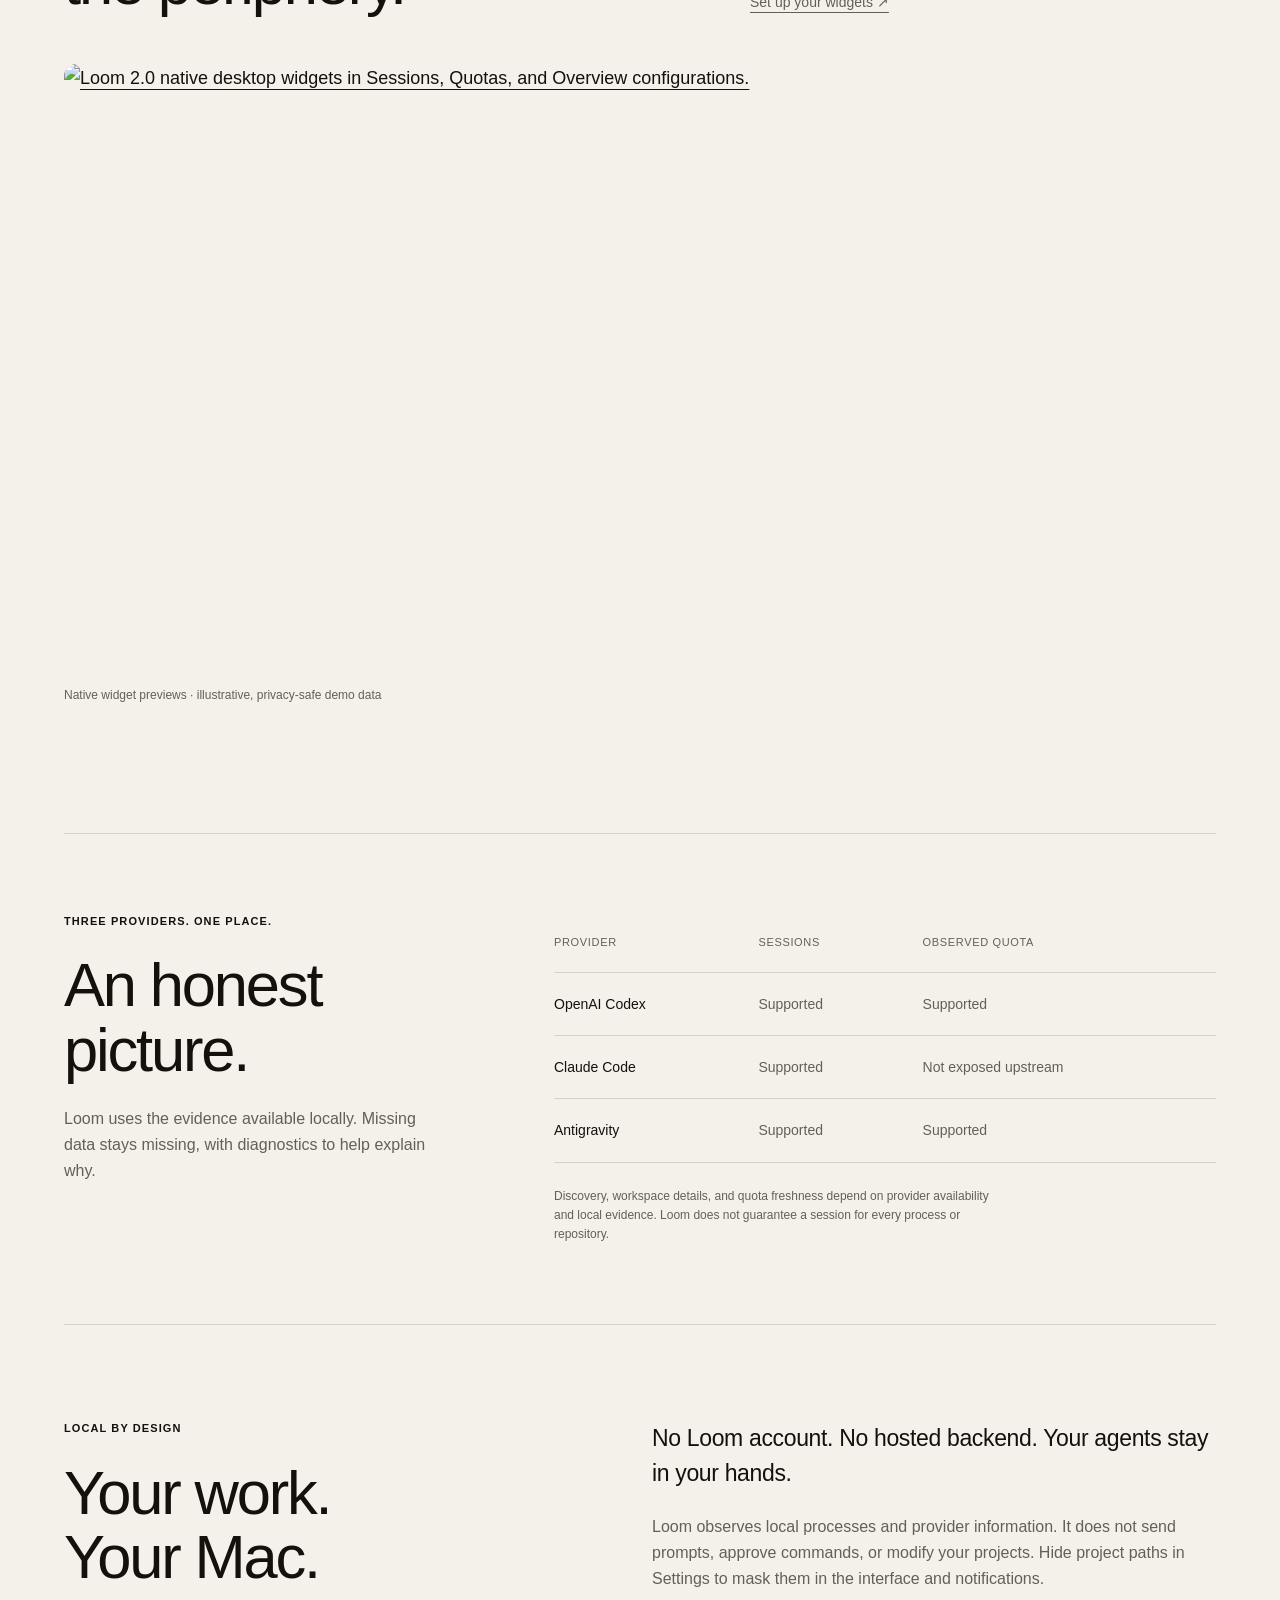
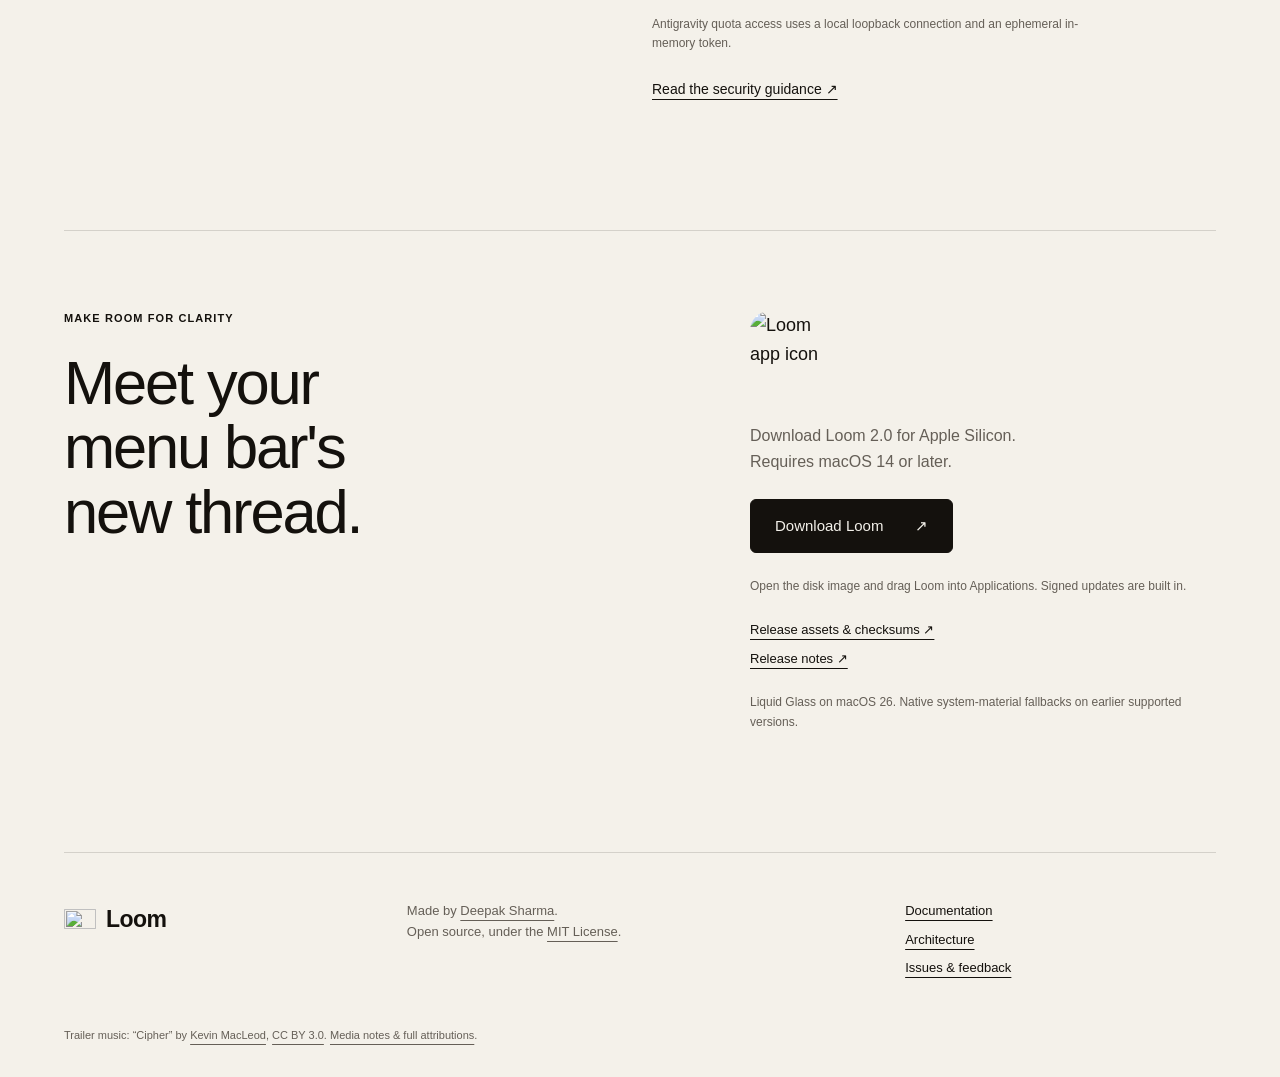
==== commit 74b86d88: "Refresh Loom 2.0 website and README with current native media" ====
--- a/pages/index.html
+++ b/pages/index.html
@@ -1,598 +1,88 @@
-<!DOCTYPE html>
+<!doctype html>
 <html lang="en">
 <head>
-  <meta charset="utf-8">
-  <meta name="viewport" content="width=device-width, initial-scale=1">
-  <title>Loom — Monitor Local AI Coding Agents from macOS Menu Bar</title>
-  <meta name="description" content="Loom is a native macOS menu-bar app to monitor Codex, Claude Code, and Antigravity sessions, observed quotas for supported providers, and local storage.">
-  
-  <!-- Open Graph / Social Meta -->
-  <meta property="og:type" content="website">
-  <meta property="og:url" content="https://chaiwithcode.github.io/Loom/">
-  <meta property="og:title" content="Loom — Three agents. One Loom.">
-  <meta property="og:description" content="Monitor local AI coding sessions, observed quotas for supported providers, and desktop widgets from one native macOS menu-bar app.">
-  <meta property="og:image" content="docs/social-preview.png">
-
-  <!-- Twitter Meta -->
-  <meta name="twitter:card" content="summary_large_image">
-  <meta name="twitter:title" content="Loom — Three agents. One Loom.">
-  <meta name="twitter:description" content="Monitor your local AI coding agents from one native macOS menu-bar app.">
-  <meta name="twitter:image" content="docs/social-preview.png">
-
-  <link rel="icon" type="image/png" href="Resources/LoomIconMaster.png">
-  <link rel="apple-touch-icon" href="Resources/LoomIconMaster.png">
-  <link rel="stylesheet" href="style.css">
+<meta charset="utf-8">
+<meta name="viewport" content="width=device-width, initial-scale=1">
+<title>Loom for macOS — Local AI Coding Agent Monitor</title>
+<meta name="description" content="See what Codex, Claude Code, and Antigravity are doing on your Mac. Native sessions, observed quotas, notifications, and widgets. Free and open source.">
+<link rel="canonical" href="https://chaiwithcode.github.io/Loom/">
+<meta property="og:type" content="website">
+<meta property="og:url" content="https://chaiwithcode.github.io/Loom/">
+<meta property="og:title" content="Loom — Your agents, at a glance.">
+<meta property="og:description" content="One native macOS menu bar app for your local AI coding agents. Meet Loom 2.0.">
+<meta property="og:image" content="https://chaiwithcode.github.io/Loom/docs/loom-2.0-poster.png">
+<meta name="twitter:card" content="summary_large_image">
+<meta name="twitter:title" content="Loom — Your agents, at a glance.">
+<meta name="twitter:description" content="One native macOS menu bar app for your local AI coding agents.">
+<meta name="twitter:image" content="https://chaiwithcode.github.io/Loom/docs/loom-2.0-poster.png">
+<link rel="icon" href="Resources/LoomIconMaster.png" type="image/png">
+<link rel="apple-touch-icon" href="Resources/LoomIconMaster.png">
+<link rel="stylesheet" href="style.css">
+<script src="site.js" defer></script>
+<script type="application/ld+json">{"@context":"https://schema.org","@type":"SoftwareApplication","name":"Loom","softwareVersion":"2.0.0","operatingSystem":"macOS 14 or later; Apple Silicon","applicationCategory":"DeveloperApplication","url":"https://chaiwithcode.github.io/Loom/","downloadUrl":"https://github.com/chaiwithcode/Loom/releases/latest","license":"https://github.com/chaiwithcode/Loom/blob/main/LICENSE","offers":{"@type":"Offer","price":"0","priceCurrency":"USD"},"author":{"@type":"Person","name":"Deepak Sharma","url":"https://github.com/chaiwithcode"}}</script>
 </head>
 <body>
-  <a href="#main" class="skip-link">Skip to main content</a>
-
-  <!-- Navigation -->
-  <header class="site-header">
-    <div class="container nav-inner">
-      <a href="#" class="nav-brand" aria-label="Loom Home">
-        <img src="Resources/LoomIconMaster.png" alt="Loom app icon" class="nav-brand-icon" width="32" height="32">
-        <span>Loom</span>
-      </a>
-
-      <nav aria-label="Primary Navigation">
-        <ul class="nav-links">
-          <li><a href="#features">Features</a></li>
-          <li><a href="#demo">Demo</a></li>
-          <li><a href="#providers">Providers</a></li>
-          <li><a href="#install">Install</a></li>
-          <li><a href="https://github.com/chaiwithcode/Loom#readme" target="_blank" rel="noopener noreferrer">Documentation</a></li>
-          <li><a href="https://github.com/chaiwithcode/Loom" target="_blank" rel="noopener noreferrer">GitHub</a></li>
-        </ul>
-      </nav>
-
-      <div class="nav-actions">
-        <a href="https://github.com/chaiwithcode/Loom/releases/latest" class="nav-cta">
-          <svg width="14" height="14" viewBox="0 0 24 24" fill="none" stroke="currentColor" stroke-width="2.5" stroke-linecap="round" stroke-linejoin="round" aria-hidden="true"><path d="M21 15v4a2 2 0 0 1-2 2H5a2 2 0 0 1-2-2v-4"/><polyline points="7 10 12 15 17 10"/><line x1="12" y1="15" x2="12" y2="3"/></svg>
-          <span>Download</span>
-        </a>
-      </div>
-    </div>
-  </header>
-
-  <main id="main">
-    <!-- Hero Section -->
-    <section class="hero-section" id="hero">
-      <div class="hero-glow" aria-hidden="true"></div>
-      <div class="container hero-content">
-        <div class="hero-icon-wrapper">
-          <img src="Resources/LoomIconMaster.png" alt="Three strands woven into one Loom icon" class="hero-icon" width="120" height="120">
-        </div>
-        
-        <h1 class="hero-title">Loom</h1>
-        <p class="hero-subtitle">Three agents. One Loom.</p>
-        <p class="hero-tagline">Monitor your local AI coding agents from one native macOS menu-bar app.</p>
-
-        <div class="hero-cta-group">
-          <a href="https://github.com/chaiwithcode/Loom/releases/latest" class="btn btn-primary">
-            <svg width="18" height="18" viewBox="0 0 24 24" fill="none" stroke="currentColor" stroke-width="2.2" stroke-linecap="round" stroke-linejoin="round" aria-hidden="true"><path d="M21 15v4a2 2 0 0 1-2 2H5a2 2 0 0 1-2-2v-4"/><polyline points="7 10 12 15 17 10"/><line x1="12" y1="15" x2="12" y2="3"/></svg>
-            <span>Download for macOS</span>
-          </a>
-
-          <a href="#install" class="btn btn-secondary">
-            <svg width="16" height="16" viewBox="0 0 24 24" fill="none" stroke="currentColor" stroke-width="2" stroke-linecap="round" stroke-linejoin="round" aria-hidden="true"><polyline points="4 17 10 11 4 5"/><line x1="12" y1="19" x2="20" y2="19"/></svg>
-            <span>Install with Homebrew</span>
-          </a>
-
-          <a href="https://github.com/chaiwithcode/Loom" class="btn btn-subtle" target="_blank" rel="noopener noreferrer">
-            <svg width="16" height="16" viewBox="0 0 24 24" fill="currentColor" aria-hidden="true"><path d="M12 0C5.37 0 0 5.37 0 12c0 5.31 3.435 9.795 8.205 11.385.6.105.825-.255.825-.57 0-.285-.015-1.23-.015-2.235-3.015.555-3.795-.735-4.035-1.41-.135-.345-.72-1.41-1.23-1.695-.42-.225-1.02-.78-.015-.795.945-.015 1.62.87 1.845 1.23 1.08 1.815 2.805 1.305 3.495.99.105-.78.42-1.305.765-1.605-2.67-.3-5.46-1.335-5.46-5.925 0-1.305.465-2.385 1.23-3.225-.12-.3-.54-1.53.12-3.18 0 0 1.005-.315 3.3 1.23.96-.27 1.98-.405 3-.405s2.04.135 3 .405c2.295-1.56 3.3-1.23 3.3-1.23.66 1.65.24 2.88.12 3.18.765.84 1.23 1.905 1.23 3.225 0 4.605-2.805 5.625-5.475 5.925.435.375.81 1.095.81 2.22 0 1.605-.015 2.895-.015 3.3 0 .315.225.69.825.57A12.02 12.02 0 0024 12c0-6.63-5.37-12-12-12z"/></svg>
-            <span>View on GitHub</span>
-          </a>
-        </div>
-
-        <div class="hero-pill-compat">
-          <span class="compat-dot" aria-hidden="true"></span>
-          <span>macOS Sonoma 14+ • Apple Silicon & Intel • Notarized by Apple</span>
-        </div>
-      </div>
-    </section>
-
-    <!-- Product Video Section -->
-    <section class="demo-section" id="demo">
-      <div class="container">
-        <div class="section-header">
-          <span class="section-label">Loom 2.0 Trailer</span>
-          <h2 class="section-title">Watch Loom in Action</h2>
-          <p class="section-desc">See Loom 2.0 session discovery, observed quota alerts, and desktop widgets in this 55-second trailer.</p>
-        </div>
-
-        <div class="demo-window-container">
-          <div class="macos-window">
-            <div class="macos-titlebar">
-              <div class="macos-traffic-lights" aria-hidden="true">
-                <span class="traffic-light traffic-close"></span>
-                <span class="traffic-light traffic-minimize"></span>
-                <span class="traffic-light traffic-expand"></span>
-              </div>
-              <div class="macos-window-title">
-                <svg width="14" height="14" viewBox="0 0 24 24" fill="none" stroke="currentColor" stroke-width="2" stroke-linecap="round" stroke-linejoin="round" aria-hidden="true"><polygon points="5 3 19 12 5 21 5 3"/></svg>
-                <span>Loom Demo — Native macOS Experience</span>
-              </div>
-            </div>
-
-            <div class="video-frame">
-              <video controls preload="metadata" poster="docs/loom-demo-thumbnail.png" playsinline>
-                <source src="Loom-Demo-16x9.mp4" type="video/mp4">
-                <source src="https://github.com/chaiwithcode/Loom/releases/latest/download/Loom-Demo-16x9.mp4" type="video/mp4">
-                <p>Your browser does not support HTML5 video. You can <a href="https://github.com/chaiwithcode/Loom/releases/latest/download/Loom-Demo-16x9.mp4">download the demo video directly</a>.</p>
-              </video>
-            </div>
-
-            <div class="demo-caption-bar">
-              <div class="demo-meta">
-                <span class="badge-duration">0:55</span>
-                <span>Illustrative sessions and quota examples; see media notes for details.</span>
-              </div>
-              <a href="https://github.com/chaiwithcode/Loom/releases/latest/download/Loom-Demo-9x16.mp4" class="demo-vertical-link">
-                <span>Vertical mobile cut</span>
-                <svg width="14" height="14" viewBox="0 0 24 24" fill="none" stroke="currentColor" stroke-width="2" stroke-linecap="round" stroke-linejoin="round" aria-hidden="true"><line x1="7" y1="17" x2="17" y2="7"/><polyline points="7 7 17 7 17 17"/></svg>
-              </a>
-            </div>
-            <p class="demo-media-note">Music: “Cipher” by <a href="https://incompetech.com" target="_blank" rel="noopener noreferrer">Kevin MacLeod</a>, licensed under <a href="https://creativecommons.org/licenses/by/3.0/" target="_blank" rel="noopener noreferrer">CC BY 3.0</a>. <a href="https://github.com/chaiwithcode/Loom/blob/main/docs/DEMO_MEDIA.md" target="_blank" rel="noopener noreferrer">Demo-media notes and attributions</a>.</p>
-          </div>
-        </div>
-      </div>
-    </section>
-
-    <!-- Why Loom / Problem & Value -->
-    <section class="why-section" id="why">
-      <div class="container">
-        <div class="section-header">
-          <span class="section-label">Why Loom?</span>
-          <h2 class="section-title">What are all my local AI coding agents doing on my Mac right now?</h2>
-          <p class="section-desc">When you juggle multiple autonomous agents across terminals, editor extensions, and language servers, visibility evaporates.</p>
-        </div>
-
-        <div class="why-grid">
-          <div class="why-card">
-            <div class="why-card-icon" aria-hidden="true">
-              <svg viewBox="0 0 24 24" fill="none" stroke="currentColor" stroke-width="2" stroke-linecap="round" stroke-linejoin="round"><rect x="2" y="3" width="20" height="14" rx="2" ry="2"/><line x1="8" y1="21" x2="16" y2="21"/><line x1="12" y1="17" x2="12" y2="21"/></svg>
-            </div>
-            <h3>Terminal &amp; Process Sprawl</h3>
-            <p>Codex in VS Code, Claude Code in Terminal tabs, and Antigravity running background helpers. Loom discovers all active agent processes and groups them into clean, logical project sessions.</p>
-          </div>
-
-          <div class="why-card">
-            <div class="why-card-icon" aria-hidden="true">
-              <svg viewBox="0 0 24 24" fill="none" stroke="currentColor" stroke-width="2" stroke-linecap="round" stroke-linejoin="round"><circle cx="12" cy="12" r="10"/><polyline points="12 6 12 12 16 14"/></svg>
-            </div>
-            <h3>Invisible Rolling Quotas</h3>
-            <p>Quota exhaustion can interrupt a refactor. Loom surfaces observed quota percentages and reset windows for Codex and Antigravity, with warnings below 15%, critical alerts below 5%, and notifications when fresh telemetry confirms replenishment.</p>
-          </div>
-
-          <div class="why-card">
-            <div class="why-card-icon" aria-hidden="true">
-              <svg viewBox="0 0 24 24" fill="none" stroke="currentColor" stroke-width="2" stroke-linecap="round" stroke-linejoin="round"><path d="M12 22s8-4 8-10V5l-8-3-8 3v7c0 6 8 10 8 10z"/></svg>
-            </div>
-            <h3>100% Local &amp; Ephemeral</h3>
-            <p>No Loom account, no cloud relay, and zero telemetry SDKs. Loom is strictly read-only, communicates over local stdio and loopback HTTPS, and never persists sensitive provider tokens.</p>
-          </div>
-        </div>
-      </div>
-    </section>
-
-    <!-- Features Showcase -->
-    <section class="features-section" id="features">
-      <div class="container">
-        <!-- Feature 1: Local Agent Sessions -->
-        <div class="feature-block">
-          <div class="feature-content">
-            <span class="feature-pill">Live Monitoring</span>
-            <h3 class="feature-title">Local Agent Sessions</h3>
-            <p class="feature-lead">Know immediately which repository each agent is editing, what phase it is executing, and when it needs your input.</p>
-
-            <ul class="feature-list">
-              <li class="feature-list-item">
-                <span class="feature-list-bullet" aria-hidden="true">
-                  <svg viewBox="0 0 24 24" fill="none" stroke="currentColor" stroke-width="3" stroke-linecap="round" stroke-linejoin="round"><polyline points="20 6 9 17 4 12"/></svg>
-                </span>
-                <div class="feature-list-text">
-                  <strong>Glanceable Provider Selector</strong>
-                  <span>Switch between OpenAI Codex, Anthropic Claude Code, and Google Antigravity with live session counters.</span>
-                </div>
-              </li>
-
-              <li class="feature-list-item">
-                <span class="feature-list-bullet" aria-hidden="true">
-                  <svg viewBox="0 0 24 24" fill="none" stroke="currentColor" stroke-width="3" stroke-linecap="round" stroke-linejoin="round"><polyline points="20 6 9 17 4 12"/></svg>
-                </span>
-                <div class="feature-list-text">
-                  <strong>Normalized Lifecycle States</strong>
-                  <span>Truthful status indicators for <code>working</code>, <code>idle</code>, <code>waiting for input</code>, <code>starting</code>, <code>finished</code>, and <code>failed</code>.</span>
-                </div>
-              </li>
-
-              <li class="feature-list-item">
-                <span class="feature-list-bullet" aria-hidden="true">
-                  <svg viewBox="0 0 24 24" fill="none" stroke="currentColor" stroke-width="3" stroke-linecap="round" stroke-linejoin="round"><polyline points="20 6 9 17 4 12"/></svg>
-                </span>
-                <div class="feature-list-text">
-                  <strong>Process Tree &amp; Directory Inspector</strong>
-                  <span>Expand any session to inspect helper PIDs, host apps, Git branches, working paths, and a one-click Reveal in Finder action.</span>
-                </div>
-              </li>
-            </ul>
-          </div>
-
-          <div class="feature-visual">
-            <div class="screenshot-card">
-              <img src="docs/menu-navigation-sessions.png" alt="Loom menu bar popover showing active Sessions tab with process hierarchy and Git metadata" class="screenshot-img" loading="lazy">
-            </div>
-          </div>
-        </div>
-
-        <!-- Feature 2: Usage Quotas & Local Storage -->
-        <div class="feature-block reverse">
-          <div class="feature-content">
-            <span class="feature-pill">Telemetry &amp; Diagnostics</span>
-            <h3 class="feature-title">Usage Quotas &amp; Local Storage</h3>
-            <p class="feature-lead">Track rate limits and inspect agent disk consumption without touching terminal commands or third-party web portals.</p>
-
-            <ul class="feature-list">
-              <li class="feature-list-item">
-                <span class="feature-list-bullet" aria-hidden="true">
-                  <svg viewBox="0 0 24 24" fill="none" stroke="currentColor" stroke-width="3" stroke-linecap="round" stroke-linejoin="round"><polyline points="20 6 9 17 4 12"/></svg>
-                </span>
-                <div class="feature-list-text">
-                  <strong>Truthful Live Quotas</strong>
-                  <span>View observed remaining percentages and reset windows for Codex and Antigravity. Loom can warn below 15%, send critical alerts below 5%, and notify when fresh telemetry confirms replenishment. Claude Code quota is not exposed by its upstream local interface, so Loom labels it unsupported instead of showing a made-up value.</span>
-                </div>
-              </li>
-
-              <li class="feature-list-item">
-                <span class="feature-list-bullet" aria-hidden="true">
-                  <svg viewBox="0 0 24 24" fill="none" stroke="currentColor" stroke-width="3" stroke-linecap="round" stroke-linejoin="round"><polyline points="20 6 9 17 4 12"/></svg>
-                </span>
-                <div class="feature-list-text">
-                  <strong>On-Demand Local Storage Audit</strong>
-                  <span>Measure allocated disk space across agent stores, transcript logs, and cache folders. Scans run cooperatively in the background without reading file contents or traversing symlinks.</span>
-                </div>
-              </li>
-
-              <li class="feature-list-item">
-                <span class="feature-list-bullet" aria-hidden="true">
-                  <svg viewBox="0 0 24 24" fill="none" stroke="currentColor" stroke-width="3" stroke-linecap="round" stroke-linejoin="round"><polyline points="20 6 9 17 4 12"/></svg>
-                </span>
-                <div class="feature-list-text">
-                  <strong>Path Concealment Mode</strong>
-                  <span>Mask repo directories and sensitive disk paths with one toggle in Settings for secure screen sharing and live streaming.</span>
-                </div>
-              </li>
-            </ul>
-          </div>
-
-          <div class="feature-visual">
-            <div class="dual-screenshot-grid">
-              <div class="dual-screenshot-card">
-                <img src="docs/menu-navigation-usage.png" alt="Loom Usage tab showing real-time quota progress and model limits" class="screenshot-img" loading="lazy">
-                <div class="screenshot-caption">Usage Quotas &amp; Reset Timers</div>
-              </div>
-              <div class="dual-screenshot-card">
-                <img src="docs/menu-navigation-storage.png" alt="Loom Storage tab showing measured local disk footprint per provider" class="screenshot-img" loading="lazy">
-                <div class="screenshot-caption">Local Disk Storage Footprint</div>
-              </div>
-            </div>
-          </div>
-        </div>
-
-        <!-- Feature 3: Native macOS Widgets -->
-        <div class="feature-block">
-          <div class="feature-content">
-            <span class="feature-pill">Desktop Integration</span>
-            <h3 class="feature-title">Native macOS Widgets</h3>
-            <p class="feature-lead">Keep agent activity and remaining quotas in your peripheral vision across desktop spaces and Notification Center.</p>
-
-            <ul class="feature-list">
-              <li class="feature-list-item">
-                <span class="feature-list-bullet" aria-hidden="true">
-                  <svg viewBox="0 0 24 24" fill="none" stroke="currentColor" stroke-width="3" stroke-linecap="round" stroke-linejoin="round"><polyline points="20 6 9 17 4 12"/></svg>
-                </span>
-                <div class="feature-list-text">
-                  <strong>Three Dedicated Widget Families</strong>
-                  <span>Choose from <strong>Loom Sessions</strong>, <strong>Loom Quotas</strong>, and <strong>Loom Usage Overview</strong> across Small, Medium, and Large families.</span>
-                </div>
-              </li>
-
-              <li class="feature-list-item">
-                <span class="feature-list-bullet" aria-hidden="true">
-                  <svg viewBox="0 0 24 24" fill="none" stroke="currentColor" stroke-width="3" stroke-linecap="round" stroke-linejoin="round"><polyline points="20 6 9 17 4 12"/></svg>
-                </span>
-                <div class="feature-list-text">
-                  <strong>Configurable Provider Targeting</strong>
-                  <span>Monitor all enabled providers simultaneously or configure a widget to follow a specific coding agent via native Edit Widget controls.</span>
-                </div>
-              </li>
-
-              <li class="feature-list-item">
-                <span class="feature-list-bullet" aria-hidden="true">
-                  <svg viewBox="0 0 24 24" fill="none" stroke="currentColor" stroke-width="3" stroke-linecap="round" stroke-linejoin="round"><polyline points="20 6 9 17 4 12"/></svg>
-                </span>
-                <div class="feature-list-text">
-                  <strong>Native WidgetKit Fidelity</strong>
-                  <span>Built with pure SwiftUI for macOS Sonoma. Adapts automatically to Light, Dark, and desktop tinting modes with zero CPU overhead.</span>
-                </div>
-              </li>
-            </ul>
-          </div>
-
-          <div class="feature-visual">
-            <div class="screenshot-card">
-              <img src="docs/widget-showcase.png" alt="Loom macOS desktop widget showcase featuring Small, Medium, and Large widgets" class="screenshot-img" loading="lazy">
-            </div>
-          </div>
-        </div>
-      </div>
-    </section>
-
-    <!-- Supported Providers Table -->
-    <section class="providers-section" id="providers">
-      <div class="container">
-        <div class="section-header">
-          <span class="section-label">Compatibility</span>
-          <h2 class="section-title">Supported Providers</h2>
-          <p class="section-desc">Loom connects directly to local runtimes using verified OS evidence and official local IPC.</p>
-        </div>
-
-        <div class="table-responsive-wrapper">
-          <table class="matrix-table">
-            <thead>
-              <tr>
-                <th scope="col">Provider</th>
-                <th scope="col">Session Discovery</th>
-                <th scope="col">Quota / Usage Interface</th>
-                <th scope="col">Storage Accounting</th>
-                <th scope="col">Status</th>
-              </tr>
-            </thead>
-            <tbody>
-              <tr>
-                <td>
-                  <div class="provider-cell">
-                    <span class="provider-icon-badge provider-badge-codex" aria-hidden="true">O</span>
-                    <span>OpenAI Codex</span>
-                  </div>
-                </td>
-                <td>Running processes, child process tree &amp; Git repository metadata</td>
-                <td>Local app-server interface over stdio</td>
-                <td>Caches, session data, and execution logs</td>
-                <td><span class="status-badge badge-implemented">Implemented</span></td>
-              </tr>
-              <tr>
-                <td>
-                  <div class="provider-cell">
-                    <span class="provider-icon-badge provider-badge-claude" aria-hidden="true">C</span>
-                    <span>Anthropic Claude Code</span>
-                  </div>
-                </td>
-                <td>Running CLI processes, process hierarchy, active workspaces &amp; transcripts</td>
-                <td><span class="status-badge badge-unsupported">Not exposed by upstream CLI</span></td>
-                <td>Configuration roots, session state &amp; transcripts</td>
-                <td><span class="status-badge badge-implemented">Implemented</span></td>
-              </tr>
-              <tr>
-                <td>
-                  <div class="provider-cell">
-                    <span class="provider-icon-badge provider-badge-antigravity" aria-hidden="true">G</span>
-                    <span>Google Antigravity</span>
-                  </div>
-                </td>
-                <td>Local session metadata &amp; language-server processes</td>
-                <td>Local language-server interface over loopback HTTPS with ephemeral token</td>
-                <td>Store database, session artifacts &amp; diagnostic logs</td>
-                <td><span class="status-badge badge-implemented">Implemented</span></td>
-              </tr>
-            </tbody>
-          </table>
-        </div>
-
-        <p class="disclaimer-text">Loom is an independent open-source project and is not affiliated with or endorsed by OpenAI, Anthropic, or Google.</p>
-      </div>
-    </section>
-
-    <!-- Installation Section -->
-    <section class="install-section" id="install">
-      <div class="container">
-        <div class="section-header">
-          <span class="section-label">Get Started</span>
-          <h2 class="section-title">Install Loom on your Mac</h2>
-          <p class="section-desc">Choose between the official Homebrew tap or a signed, notarized disk image.</p>
-        </div>
-
-        <div class="install-grid">
-          <!-- Option 1: Homebrew -->
-          <div class="install-card highlight">
-            <span class="install-tag">Recommended</span>
-            <h3>Homebrew Cask</h3>
-            <p>Install and keep Loom updated using Homebrew through the official tap:</p>
-
-            <div class="terminal-snippet">
-              <code class="terminal-code" id="brew-command">brew install --cask chaiwithcode/tap/chaiwithcode-loom</code>
-              <button class="copy-btn" id="copy-btn" aria-label="Copy Homebrew command" onclick="copyCommand()">Copy</button>
-            </div>
-
-            <ul class="install-meta-list">
-              <li><span class="check-icon">✓</span> Managed via Homebrew updates</li>
-              <li><span class="check-icon">✓</span> Direct binary verification</li>
-            </ul>
-          </div>
-
-          <!-- Option 2: Direct DMG -->
-          <div class="install-card">
-            <h3>Direct Download</h3>
-            <p>Download the standalone disk image with Apple Hardened Runtime:</p>
-
-            <div style="margin-bottom: 20px;">
-              <a href="https://github.com/chaiwithcode/Loom/releases/latest" class="btn btn-primary" style="width: 100%;">
-                <svg width="18" height="18" viewBox="0 0 24 24" fill="none" stroke="currentColor" stroke-width="2" stroke-linecap="round" stroke-linejoin="round" aria-hidden="true"><path d="M21 15v4a2 2 0 0 1-2 2H5a2 2 0 0 1-2-2v-4"/><polyline points="7 10 12 15 17 10"/><line x1="12" y1="15" x2="12" y2="3"/></svg>
-                <span>View latest release downloads</span>
-              </a>
-            </div>
-
-            <ul class="install-meta-list">
-              <li><span class="check-icon">✓</span> Apple Developer ID signed</li>
-              <li><span class="check-icon">✓</span> Apple Notarization ticket stapled</li>
-            </ul>
-          </div>
-
-          <!-- Option 3: Sparkle Updates -->
-          <div class="install-card">
-            <h3>Automatic Updates</h3>
-            <p>Built-in silent or interactive updates powered by Sparkle 2:</p>
-
-            <div style="margin-bottom: 16px;">
-              <a href="appcast.xml" class="btn btn-secondary" style="width: 100%;">
-                <svg width="16" height="16" viewBox="0 0 24 24" fill="none" stroke="currentColor" stroke-width="2" stroke-linecap="round" stroke-linejoin="round" aria-hidden="true"><path d="M4 11a9 9 0 0 1 9 9"/><path d="M4 4a16 16 0 0 1 16 16"/><circle cx="5" cy="19" r="1"/></svg>
-                <span>Inspect Appcast Feed</span>
-              </a>
-            </div>
-
-            <ul class="install-meta-list">
-              <li><span class="check-icon">✓</span> Ed25519 cryptographic signatures</li>
-              <li><span class="check-icon">✓</span> Check anytime in Settings (⌘,)</li>
-            </ul>
-          </div>
-        </div>
-      </div>
-    </section>
-
-    <!-- Privacy & Open Source -->
-    <section class="privacy-section" id="privacy">
-      <div class="container">
-        <div class="section-header">
-          <span class="section-label">Security &amp; Architecture</span>
-          <h2 class="section-title">Built for Developer Privacy</h2>
-          <p class="section-desc">Loom is crafted with a strict local-first architecture to protect your code and credentials.</p>
-        </div>
-
-        <div class="privacy-grid">
-          <div class="privacy-item">
-            <div class="privacy-item-icon" aria-hidden="true">
-              <svg viewBox="0 0 24 24" fill="none" stroke="currentColor" stroke-width="2" stroke-linecap="round" stroke-linejoin="round"><path d="M12 22s8-4 8-10V5l-8-3-8 3v7c0 6 8 10 8 10z"/></svg>
-            </div>
-            <div class="privacy-item-content">
-              <h3>No Accounts, Zero Telemetry</h3>
-              <p>There is no sign-in, no Loom user database, and no cloud server. Loom embeds zero tracking, analytics, or behavioral telemetry frameworks.</p>
-            </div>
-          </div>
-
-          <div class="privacy-item">
-            <div class="privacy-item-icon" aria-hidden="true">
-              <svg viewBox="0 0 24 24" fill="none" stroke="currentColor" stroke-width="2" stroke-linecap="round" stroke-linejoin="round"><rect x="3" y="11" width="18" height="11" rx="2" ry="2"/><path d="M7 11V7a5 5 0 0 1 10 0v4"/></svg>
-            </div>
-            <div class="privacy-item-content">
-              <h3>Strictly Read-Only Inspection</h3>
-              <p>Loom never executes prompts, writes code, modifies agent sessions, or approves dangerous CLI operations. It inspects local runtime state purely for monitoring.</p>
-            </div>
-          </div>
-
-          <div class="privacy-item">
-            <div class="privacy-item-icon" aria-hidden="true">
-              <svg viewBox="0 0 24 24" fill="none" stroke="currentColor" stroke-width="2" stroke-linecap="round" stroke-linejoin="round"><circle cx="12" cy="12" r="3"/><path d="M19.4 15a1.65 1.65 0 0 0 .33 1.82l.06.06a2 2 0 0 1 0 2.83 2 2 0 0 1-2.83 0l-.06-.06a1.65 1.65 0 0 0-1.82-.33 1.65 1.65 0 0 0-1 1.51V21a2 2 0 0 1-2 2 2 2 0 0 1-2-2v-.09A1.65 1.65 0 0 0 9 19.4a1.65 1.65 0 0 0-1.82.33l-.06.06a2 2 0 0 1-2.83 0 2 2 0 0 1 0-2.83l.06-.06a1.65 1.65 0 0 0 .33-1.82 1.65 1.65 0 0 0-1.51-1H3a2 2 0 0 1-2-2 2 2 0 0 1 2-2h.09A1.65 1.65 0 0 0 4.6 9a1.65 1.65 0 0 0-.33-1.82l-.06-.06a2 2 0 0 1 0-2.83 2 2 0 0 1 2.83 0l.06.06a1.65 1.65 0 0 0 1.82.33H9a1.65 1.65 0 0 0 1-1.51V3a2 2 0 0 1 2-2 2 2 0 0 1 2 2v.09a1.65 1.65 0 0 0 1 1.51 1.65 1.65 0 0 0 1.82-.33l.06-.06a2 2 0 0 1 2.83 0 2 2 0 0 1 0 2.83l-.06.06a1.65 1.65 0 0 0-.33 1.82V9a1.65 1.65 0 0 0 1.51 1H21a2 2 0 0 1 2 2 2 2 0 0 1-2 2h-.09a1.65 1.65 0 0 0-1.51 1z"/></svg>
-            </div>
-            <div class="privacy-item-content">
-              <h3>Ephemeral Memory Tokens</h3>
-              <p>Loopback authentication tokens for Google Antigravity language-server endpoints are retained strictly in memory and are never written to disk or logs.</p>
-            </div>
-          </div>
-
-          <div class="privacy-item">
-            <div class="privacy-item-icon" aria-hidden="true">
-              <svg viewBox="0 0 24 24" fill="none" stroke="currentColor" stroke-width="2" stroke-linecap="round" stroke-linejoin="round"><path d="M1 12s4-8 11-8 11 8 11 8-4 8-11 8-11-8-11-8z"/><circle cx="12" cy="12" r="3"/><line x1="1" y1="1" x2="23" y2="23"/></svg>
-            </div>
-            <div class="privacy-item-content">
-              <h3>Path Concealment Mode</h3>
-              <p>Mask absolute filesystem paths and project folder evidence across all menu views with a single toggle in Settings (<code>⌘,</code>) during presentations and recordings.</p>
-            </div>
-          </div>
-        </div>
-
-        <div class="opensource-banner">
-          <div class="opensource-info">
-            <h3>100% Free and Open Source</h3>
-            <p>Loom is developed in public under the permissive MIT License by Deepak Sharma (ChaiWithCode). Inspect every line of code, verify the build pipeline, or submit contributions on GitHub.</p>
-          </div>
-          <div>
-            <a href="https://github.com/chaiwithcode/Loom" class="btn btn-secondary" target="_blank" rel="noopener noreferrer">
-              <span>View Repository</span>
-            </a>
-          </div>
-        </div>
-      </div>
-    </section>
-  </main>
-
-  <!-- Site Footer -->
-  <footer class="site-footer">
-    <div class="container">
-      <div class="footer-top">
-        <div class="footer-brand-col">
-          <a href="#" class="footer-brand">
-            <img src="Resources/LoomIconMaster.png" alt="Loom icon" class="footer-brand-icon" width="28" height="28">
-            <span>Loom</span>
-          </a>
-          <p class="footer-tagline">Three agents. One Loom. Monitor your local AI coding agents from one native macOS menu-bar app.</p>
-        </div>
-
-        <div class="footer-col">
-          <h4>Navigation</h4>
-          <ul>
-            <li><a href="#features">Features</a></li>
-            <li><a href="#demo">Demo Walkthrough</a></li>
-            <li><a href="#providers">Supported Providers</a></li>
-            <li><a href="#install">Installation</a></li>
-            <li><a href="#privacy">Privacy &amp; Security</a></li>
-          </ul>
-        </div>
-
-        <div class="footer-col">
-          <h4>Documentation</h4>
-          <ul>
-            <li><a href="https://github.com/chaiwithcode/Loom#readme" target="_blank" rel="noopener noreferrer">README</a></li>
-            <li><a href="https://github.com/chaiwithcode/Loom/blob/main/docs/ARCHITECTURE.md" target="_blank" rel="noopener noreferrer">Architecture</a></li>
-            <li><a href="https://github.com/chaiwithcode/Loom/blob/main/docs/WIDGETS.md" target="_blank" rel="noopener noreferrer">Widget Guide</a></li>
-            <li><a href="https://github.com/chaiwithcode/Loom/blob/main/SECURITY.md" target="_blank" rel="noopener noreferrer">Security Policy</a></li>
-            <li><a href="https://github.com/chaiwithcode/Loom/blob/main/LICENSE" target="_blank" rel="noopener noreferrer">MIT License</a></li>
-          </ul>
-        </div>
-
-        <div class="footer-col">
-          <h4>Releases &amp; Feed</h4>
-          <ul>
-            <li><a href="https://github.com/chaiwithcode/Loom/releases" target="_blank" rel="noopener noreferrer">GitHub Releases</a></li>
-            <li><a href="https://github.com/chaiwithcode/homebrew-tap" target="_blank" rel="noopener noreferrer">Homebrew Tap</a></li>
-            <li><a href="appcast.xml">Sparkle Updates (appcast.xml)</a></li>
-            <li><a href="https://github.com/chaiwithcode/Loom/releases/latest" target="_blank" rel="noopener noreferrer">v2.0.0 Release Notes</a></li>
-          </ul>
-        </div>
-      </div>
-
-      <div class="footer-bottom">
-        <p class="footer-copy">Copyright &copy; 2026 Deepak Sharma (<a href="https://github.com/chaiwithcode" target="_blank" rel="noopener noreferrer">ChaiWithCode</a>). Licensed under the <a href="https://github.com/chaiwithcode/Loom/blob/main/LICENSE" target="_blank" rel="noopener noreferrer">MIT License</a>.</p>
-        <p class="footer-copy">Built natively with Swift and SwiftUI for macOS Sonoma 14+.</p>
-      </div>
-    </div>
-  </footer>
-
-  <script>
-    function copyCommand() {
-      const code = document.getElementById('brew-command').innerText;
-      navigator.clipboard.writeText(code).then(() => {
-        const btn = document.getElementById('copy-btn');
-        const orig = btn.innerText;
-        btn.innerText = 'Copied!';
-        btn.style.background = 'rgba(48, 209, 88, 0.4)';
-        setTimeout(() => {
-          btn.innerText = orig;
-          btn.style.background = '';
-        }, 2000);
-      }).catch(err => {
-        console.error('Copy failed', err);
-      });
-    }
-  </script>
+<a class="skip-link" href="#main">Skip to content</a>
+<header class="site-header wrap">
+<a class="brand" href="#" aria-label="Loom home"><img src="Resources/LoomIconMaster.png" width="40" height="40" alt=""><span>Loom</span></a>
+<nav aria-label="Main navigation"><a href="#features">Explore</a><a href="#demo">The film</a><a href="https://github.com/chaiwithcode/Loom#readme">Docs</a><a href="https://github.com/chaiwithcode/Loom">GitHub <span aria-hidden="true">↗</span></a></nav>
+<a class="header-download" href="https://github.com/chaiwithcode/Loom/releases/latest">Download <span aria-hidden="true">↓</span></a>
+</header>
+<main id="main">
+<section class="hero wrap grid" aria-labelledby="hero-title">
+<div class="hero-copy">
+<p class="eyebrow"><span class="release-mark" aria-hidden="true"></span> Introducing Loom 2.0</p>
+<h1 id="hero-title"><span class="line"><span>Your agents,</span></span><span class="line"><span>at a glance.</span></span></h1>
+<p class="lead">See what Codex, Claude Code, and Antigravity are doing on your Mac. One native menu bar app. A little less checking in.</p>
+<a class="button primary" href="https://github.com/chaiwithcode/Loom/releases/latest">Download for Mac <span aria-hidden="true">↗</span></a>
+<p class="compat">Free &amp; open source · macOS 14+ · Apple Silicon</p>
+<div class="brew"><code id="brew-command" tabindex="0">brew install --cask chaiwithcode/tap/chaiwithcode-loom</code><button id="copy-brew" type="button" aria-label="Copy Homebrew installation command">Copy</button></div>
+<p class="copy-status" id="copy-status" aria-live="polite"></p>
+</div>
+<figure class="hero-product">
+<a class="image-link" href="docs/menu-navigation-sessions.png" data-lightbox aria-label="Enlarge Loom 2.0 Sessions screenshot"><img src="docs/menu-navigation-sessions.png" alt="Loom 2.0 Sessions view with provider filters, search, working and idle sessions, and discovery diagnostics." width="840" height="810" fetchpriority="high"></a>
+<figcaption><span>Native macOS. Now with Liquid Glass.</span><span class="image-hint">Click to explore <span aria-hidden="true">↗</span></span></figcaption>
+</figure>
+<p class="hero-footnote">Genuine app captures. Illustrative, privacy-safe session, quota, and storage data throughout.</p>
+</section>
+<section class="film wrap" id="demo" aria-labelledby="film-title">
+<div class="section-heading"><p class="eyebrow">A closer look / 55 seconds</p><h2 id="film-title">Less switching.<br>More knowing.</h2><p>From your first session to the next quota reset.<br>See Loom 2.0 in motion.</p></div>
+<figure class="film-player">
+<video controls playsinline preload="none" poster="docs/loom-2.0-poster.png" aria-label="Loom 2.0 product trailer, 55 seconds">
+<source src="Loom-Demo-16x9.mp4" type="video/mp4"><source src="https://github.com/chaiwithcode/Loom/releases/download/v2.0.0/Loom-Demo-16x9.mp4" type="video/mp4">
+<track kind="captions" src="docs/loom-2.0-captions.vtt" srclang="en" label="English">
+Your browser cannot play this video. <a href="https://github.com/chaiwithcode/Loom/releases/download/v2.0.0/Loom-Demo-16x9.mp4">Download the trailer</a>.
+</video>
+<figcaption><span>Sound on for the full film. Captions are included in the picture.</span><a href="Loom-Demo-9x16.mp4">Vertical edition ↗</a></figcaption>
+</figure>
+</section>
+<section class="features wrap" id="features" aria-labelledby="features-title">
+<div class="section-heading"><p class="eyebrow">Made for the way you work</p><h2 id="features-title">A clear view.<br>A quieter workflow.</h2></div>
+<article class="feature grid">
+<div class="feature-copy"><p class="eyebrow">01 / Sessions</p><h3>Know what needs you.</h3><p>Working, waiting, idle, or needing attention. Bring your local coding sessions together, with the ones that need you first.</p><p>Search by repository, branch, or host app. Focus the app, reveal a workspace in Finder, or inspect discovery diagnostics when the evidence needs a closer look.</p><a class="text-link" href="https://github.com/chaiwithcode/Loom/blob/main/docs/RELEASE_NOTES_v2.0.0.md">What's new in 2.0 <span aria-hidden="true">↗</span></a></div>
+<figure class="feature-image sessions"><a class="image-link" href="docs/menu-navigation-sessions.png" data-lightbox aria-label="Enlarge Sessions view"><img src="docs/menu-navigation-sessions.png" width="840" height="810" loading="lazy" alt="Sessions organized by provider and activity, with search and expandable discovery diagnostics."></a><figcaption>Real app interface · illustrative sessions</figcaption></figure>
+</article>
+<article class="feature quota grid">
+<figure class="feature-image usage"><a class="image-link" href="docs/menu-navigation-usage.png" data-lightbox aria-label="Enlarge Usage view"><img src="docs/menu-navigation-usage.png" width="840" height="1306" loading="lazy" alt="Loom Usage view showing observed remaining quota, reset windows, and provider availability."></a><figcaption>Observed quotas · illustrative values</figcaption></figure>
+<div class="feature-copy"><p class="eyebrow">02 / Quotas &amp; notifications</p><h3>A heads-up.<br>Before the limit.</h3><p>See observed quota and reset windows for Codex and Antigravity. Get a warning below 15%, a critical alert below 5%, and a reset notification when fresh observations confirm replenishment.</p><p>Session alerts can tell you when attention is needed or work finishes. Finished alerts default to at least five minutes of working time observed by Loom.</p><figure class="notification"><a class="image-link" href="docs/loom-2.0-notifications.png" data-lightbox aria-label="Enlarge genuine macOS notification examples"><img src="docs/loom-2.0-notifications.png" width="460" height="462" loading="lazy" alt="Native macOS Codex and Antigravity demo quota warnings at 12% and 8% remaining."></a><figcaption>Genuine macOS notifications · demo scenarios</figcaption></figure><p class="small">Availability depends on each provider's local interface. Claude Code does not expose quota locally.</p></div>
+</article>
+<article class="feature grid storage">
+<div class="feature-copy"><p class="eyebrow">03 / Local storage</p><h3>See what adds up.</h3><p>Get a clear breakdown of local agent storage, without digging through hidden folders. Configure local scans in Settings and see the details in Loom's Storage view.</p><a class="text-link" href="https://github.com/chaiwithcode/Loom/blob/main/docs/INTERFACE_AND_STORAGE.md">Interface &amp; storage guide <span aria-hidden="true">↗</span></a></div>
+<figure class="feature-image"><a class="image-link" href="docs/menu-navigation-storage.png" data-lightbox aria-label="Enlarge Storage view"><img src="docs/menu-navigation-storage.png" width="840" height="718" loading="lazy" alt="Loom Storage view breaking down local agent data by provider."></a><figcaption>Local storage overview · illustrative data</figcaption></figure>
+</article>
+</section>
+<section class="widgets wrap" aria-labelledby="widgets-title">
+<div class="widget-heading grid"><div><p class="eyebrow">04 / Desktop widgets</p><h2 id="widgets-title">Keep it in<br>the periphery.</h2></div><p>Sessions, Quotas, and Overview widgets bring a little context to your desktop and Notification Center. Native to your Mac, ready when you glance over.<br><a class="text-link" href="https://github.com/chaiwithcode/Loom/blob/main/docs/WIDGETS.md">Set up your widgets ↗</a></p></div>
+<figure><a class="image-link" href="docs/widget-showcase.png" data-lightbox aria-label="Enlarge Loom desktop widget showcase"><img src="docs/widget-showcase.png" width="1520" height="800" loading="lazy" alt="Loom 2.0 native desktop widgets in Sessions, Quotas, and Overview configurations."></a><figcaption>Native widget previews · illustrative, privacy-safe demo data</figcaption></figure>
+</section>
+<section class="providers wrap grid" id="providers" aria-labelledby="providers-title">
+<div class="provider-intro"><p class="eyebrow">Three providers. One place.</p><h2 id="providers-title">An honest<br>picture.</h2><p>Loom uses the evidence available locally. Missing data stays missing, with diagnostics to help explain why.</p></div>
+<div class="provider-table"><table><caption class="sr-only">Local provider capabilities</caption><thead><tr><th scope="col">Provider</th><th scope="col">Sessions</th><th scope="col">Observed quota</th></tr></thead><tbody><tr><th scope="row">OpenAI Codex</th><td>Supported</td><td>Supported</td></tr><tr><th scope="row">Claude Code</th><td>Supported</td><td>Not exposed upstream</td></tr><tr><th scope="row">Antigravity</th><td>Supported</td><td>Supported</td></tr></tbody></table><p class="small">Discovery, workspace details, and quota freshness depend on provider availability and local evidence. Loom does not guarantee a session for every process or repository.</p></div>
+</section>
+<section class="privacy wrap grid" id="privacy" aria-labelledby="privacy-title"><div><p class="eyebrow">Local by design</p><h2 id="privacy-title">Your work.<br>Your Mac.</h2></div><div class="privacy-copy"><p class="lead">No Loom account. No hosted backend. Your agents stay in your hands.</p><p>Loom observes local processes and provider information. It does not send prompts, approve commands, or modify your projects. Hide project paths in Settings to mask them in the interface and notifications.</p><p class="small">Antigravity quota access uses a local loopback connection and an ephemeral in-memory token.</p><a class="text-link" href="https://github.com/chaiwithcode/Loom/blob/main/SECURITY.md">Read the security guidance ↗</a></div></section>
+<section class="install wrap grid" id="install" aria-labelledby="install-title"><div><p class="eyebrow">Make room for clarity</p><h2 id="install-title">Meet your<br>menu bar's<br>new thread.</h2></div><div class="install-copy"><img class="install-icon" src="Resources/LoomIconMaster.png" width="88" height="88" loading="lazy" alt="Loom app icon"><p>Download Loom 2.0 for Apple Silicon.<br>Requires macOS 14 or later.</p><a class="button primary" href="https://github.com/chaiwithcode/Loom/releases/latest">Download Loom <span aria-hidden="true">↗</span></a><p class="small">Open the disk image and drag Loom into Applications. Signed updates are built in.</p><div class="install-links"><a href="https://github.com/chaiwithcode/Loom/releases/latest">Release assets &amp; checksums ↗</a><a href="https://github.com/chaiwithcode/Loom/blob/main/docs/RELEASE_NOTES_v2.0.0.md">Release notes ↗</a></div><p class="small">Liquid Glass on macOS 26. Native system-material fallbacks on earlier supported versions.</p></div></section>
+</main>
+<footer class="wrap"><div class="footer-top"><a class="brand" href="#"><img src="Resources/LoomIconMaster.png" width="32" height="32" alt=""><span>Loom</span></a><p>Made by <a href="https://github.com/chaiwithcode">Deepak Sharma</a>.<br>Open source, under the <a href="https://github.com/chaiwithcode/Loom/blob/main/LICENSE">MIT License</a>.</p><nav aria-label="Footer navigation"><a href="https://github.com/chaiwithcode/Loom#readme">Documentation</a><a href="https://github.com/chaiwithcode/Loom/blob/main/docs/ARCHITECTURE.md">Architecture</a><a href="https://github.com/chaiwithcode/Loom/issues">Issues &amp; feedback</a></nav></div><p class="credits">Trailer music: “Cipher” by <a href="https://incompetech.com">Kevin MacLeod</a>, <a href="https://creativecommons.org/licenses/by/3.0/">CC BY 3.0</a>. <a href="https://github.com/chaiwithcode/Loom/blob/main/docs/DEMO_MEDIA.md">Media notes &amp; full attributions</a>.</p></footer>
+<dialog id="image-dialog" aria-label="Expanded Loom screenshot"><button class="dialog-close" type="button" aria-label="Close expanded screenshot">Close <span aria-hidden="true">×</span></button><img id="dialog-image" alt=""><p id="dialog-caption"></p><a id="dialog-original" href="docs/menu-navigation-sessions.png">Open full image ↗</a></dialog>
 </body>
 </html>
--- a/pages/style.css
+++ b/pages/style.css
@@ -1,1272 +1,856 @@
-/*
- * Loom — Native macOS-Styled Website Stylesheet
- * Copyright © 2026 Deepak Sharma (ChaiWithCode).
- * Licensed under the MIT License.
- */
+:root {
+  --paper:#f4f1ea;
+  --ink:#14110d;
+  --muted:#655f57;
+  --rule:rgba(20,17,13,.14);
+  --accent:#b53e26;
+  --gutter:24px;
+  --margin:clamp(20px,5vw,120px);
+  font-family:-apple-system,BlinkMacSystemFont,"Segoe UI",sans-serif;
+  color:var(--ink);
+  background:var(--paper);
+  font-size:18px;
+  font-synthesis:none
+}
+* {
+  box-sizing:border-box
+}
+html {
+  scroll-behavior:smooth;
+  scroll-padding-top:32px
+}
+body {
+  margin:0;
+  line-height:1.6
+}
+h1,h2,h3,p,figure {
+  margin:0
+}
+h1,h2,h3 {
+  font-weight:400
+}
+h2 {
+  font-size:clamp(2.7rem,4.8vw,4.7rem);
+  line-height:1.05;
+  letter-spacing:-.035em
+}
+h3 {
+  font-size:clamp(2.2rem,3.5vw,3.5rem);
+  line-height:1.1;
+  letter-spacing:-.03em
+}
+a {
+  color:inherit;
+  text-underline-offset:5px;
+  text-decoration-thickness:1px
+}
+a:hover {
+  color:var(--accent)
+}
+button {
+  font:inherit;
+  cursor:pointer
+}
+a,button {
+  -webkit-tap-highlight-color:transparent
+}
+a:focus-visible,button:focus-visible,code:focus-visible,video:focus-visible {
+  outline:2px solid var(--accent);
+  outline-offset:6px
+}
+img {
+  display:block;
+  max-width:100%;
+  height:auto
+}
+p {
+  max-width:66ch
+}
+p+p {
+  margin-top:24px
+}
+.wrap {
+  width:calc(100% - var(--margin)*2);
+  max-width:1440px;
+  margin-inline:auto
+}
+.grid {
+  display:grid;
+  grid-template-columns:repeat(12,minmax(0,1fr));
+  gap:var(--gutter)
+}
+.eyebrow {
+  font-size:11px;
+  font-weight:600;
+  line-height:1.4;
+  letter-spacing:.1em;
+  text-transform:uppercase
+}
+.lead {
+  font-size:23px;
+  line-height:1.5;
+  letter-spacing:-.015em
+}
+.small,figcaption {
+  font-size:13px;
+  line-height:1.6;
+  color:var(--muted)
+}
+.site-header {
+  display:flex;
+  align-items:center;
+  justify-content:space-between;
+  gap:24px;
+  padding-block:24px;
+  border-bottom:1px solid var(--rule)
+}
+.brand {
+  display:inline-flex;
+  align-items:center;
+  gap:10px;
+  text-decoration:none;
+  font-size:23px;
+  font-weight:600;
+  letter-spacing:-.025em
+}
+.brand img {
+  border-radius:22%
+}
+.site-header nav {
+  display:flex;
+  gap:32px;
+  font-size:14px
+}
+.site-header nav a,.header-download {
+  text-decoration:none
+}
+.header-download {
+  font-size:14px;
+  font-weight:600
+}
+.header-download span {
+  margin-left:12px
+}
+.hero {
+  padding-top:88px;
+  padding-bottom:48px;
+  align-items:center;
+  position:relative
+}
+.hero-copy {
+  grid-column:1/8;
+  min-width:0
+}
+.release-mark {
+  display:inline-block;
+  width:7px;
+  height:7px;
+  background:var(--accent);
+  border-radius:50%;
+  margin-right:7px;
+  vertical-align:1px
+}
+h1 {
+  font-size:clamp(3.5rem,7.5vw,7rem);
+  line-height:.96;
+  font-weight:400;
+  letter-spacing:-.035em;
+  margin:24px 0 32px
+}
+.line {
+  display:block;
+  overflow:hidden;
+  padding-bottom:.07em;
+  margin-bottom:-.07em
+}
+.line>span {
+  display:block;
+  animation:line-in 900ms cubic-bezier(.16,1,.3,1) both
+}
+.line:nth-child(2)>span {
+  animation-delay:60ms
+}
+.hero .lead {
+  max-width:33ch;
+  margin-bottom:32px
+}
+.button {
+  display:inline-flex;
+  align-items:center;
+  gap:32px;
+  justify-content:space-between;
+  padding:14px 24px;
+  text-decoration:none;
+  font-size:15px;
+  font-weight:500;
+  border:1px solid var(--ink);
+  border-radius:6px;
+  transition:transform 150ms ease
+}
+.button:hover {
+  transform:translateY(-2px)
+}
+.primary {
+  color:var(--paper);
+  background:var(--ink)
+}
+.primary:hover {
+  color:var(--paper)
+}
+.compat {
+  font-size:12px;
+  color:var(--muted);
+  margin-top:12px
+}
+.brew {
+  display:flex;
+  align-items:center;
+  gap:12px;
+  max-width:560px;
+  border-block:1px solid var(--rule);
+  margin-top:32px;
+  padding-block:12px
+}
+.brew code {
+  font-family:ui-monospace,SFMono-Regular,Menlo,monospace;
+  font-size:11px;
+  overflow:auto;
+  white-space:nowrap;
+  flex:1;
+  scrollbar-width:thin
+}
+.brew button {
+  border:0;
+  background:transparent;
+  font-size:12px;
+  font-weight:600;
+  padding:8px 4px
+}
+.copy-status {
+  min-height:24px;
+  font-size:12px;
+  color:var(--muted);
+  margin-top:4px
+}
+.hero-product {
+  grid-column:8/13;
+  margin-right:calc(var(--margin)*-.35);
+  padding-top:24px
+}
+.hero-product img {
+  width:100%;
+  border-radius:24px;
+  box-shadow:0 24px 48px rgba(20,17,13,.16)
+}
+.image-link {
+  display:block;
+  cursor:zoom-in
+}
+.hero-product figcaption {
+  margin-top:24px;
+  display:flex;
+  flex-wrap:wrap;
+  gap:8px;
+  justify-content:space-between;
+  font-size:11px
+}
+.hero-footnote {
+  grid-column:1/-1;
+  font-size:11px;
+  color:var(--muted);
+  margin-top:24px
+}
+.section-heading {
+  margin-bottom:48px
+}
+.section-heading .eyebrow {
+  margin-bottom:24px
+}
+.section-heading>p:last-child:not(.eyebrow) {
+  margin-top:24px;
+  color:var(--muted)
+}
+.film {
+  padding-block:96px 64px;
+  border-top:1px solid var(--rule)
+}
+.film .section-heading {
+  display:grid;
+  grid-template-columns:1fr 1.6fr 1fr;
+  gap:24px;
+  align-items:end
+}
+.film .section-heading .eyebrow {
+  align-self:start;
+  margin:8px 0 0
+}
+.film .section-heading>p:last-child {
+  font-size:15px;
+  max-width:26ch;
+  margin:0 0 4px
+}
+.film-player video {
+  display:block;
+  width:100%;
+  height:auto;
+  aspect-ratio:16/9;
+  background:var(--ink);
+  border-radius:8px
+}
+.film-player figcaption {
+  display:flex;
+  justify-content:space-between;
+  gap:16px;
+  margin-top:16px;
+  font-size:12px
+}
+.features {
+  padding-top:96px
+}
+.features>.section-heading {
+  margin-bottom:80px
+}
+.feature {
+  align-items:center;
+  padding-block:64px;
+  border-top:1px solid var(--rule);
+  margin-bottom:48px
+}
+.feature-copy {
+  grid-column:1/6
+}
+.feature-copy .eyebrow {
+  margin-bottom:24px
+}
+.feature-copy h3 {
+  margin-bottom:24px
+}
+.feature-copy>p:not(.eyebrow) {
+  color:var(--muted);
+  font-size:17px
+}
+.text-link {
+  display:inline-block;
+  font-size:14px;
+  margin-top:24px;
+  font-weight:500
+}
+.feature-image {
+  grid-column:8/13;
+  width:100%;
+  max-width:460px;
+  justify-self:end
+}
+.feature-image img {
+  width:100%;
+  border-radius:18px
+}
+.feature-image figcaption {
+  margin-top:16px;
+  font-size:11px
+}
+.quota {
+  align-items:start;
+  padding-block:80px
+}
+.quota .usage {
+  grid-column:1/6;
+  justify-self:start;
+  max-width:400px
+}
+.quota .feature-copy {
+  grid-column:7/13;
+  padding-top:32px
+}
+.notification {
+  margin-top:32px;
+  max-width:320px
+}
+.notification img {
+  border-radius:16px
+}
+.notification figcaption {
+  margin-top:12px;
+  font-size:11px
+}
+.feature-copy>p.small {
+  font-size:12px;
+  margin-top:24px
+}
+.storage {
+  margin-bottom:0
+}
+.widgets {
+  padding-block:96px 128px
+}
+.widget-heading {
+  align-items:end;
+  margin-bottom:48px
+}
+.widget-heading>div {
+  grid-column:1/7
+}
+.widget-heading .eyebrow {
+  margin-bottom:24px
+}
+.widget-heading>p {
+  grid-column:8/13;
+  color:var(--muted);
+  font-size:17px
+}
+.widgets figure img {
+  width:100%;
+  border-radius:12px
+}
+.widgets figcaption {
+  margin-top:16px;
+  font-size:12px
+}
+.providers {
+  padding-block:80px;
+  border-top:1px solid var(--rule)
+}
+.provider-intro {
+  grid-column:1/5
+}
+.provider-intro .eyebrow {
+  margin-bottom:24px
+}
+.provider-intro>p:last-child {
+  margin-top:24px;
+  color:var(--muted);
+  font-size:16px
+}
+.provider-table {
+  grid-column:6/13;
+  align-self:center;
+  min-width:0
+}
+table {
+  border-collapse:collapse;
+  width:100%;
+  font-size:14px;
+  text-align:left
+}
+th,td {
+  padding:20px 12px;
+  border-bottom:1px solid var(--rule);
+  vertical-align:top
+}
+th:first-child,td:first-child {
+  padding-left:0
+}
+thead th {
+  font-size:11px;
+  color:var(--muted);
+  font-weight:500;
+  text-transform:uppercase;
+  letter-spacing:.06em
+}
+tbody th {
+  font-weight:500
+}
+td {
+  color:var(--muted)
+}
+.provider-table .small {
+  margin-top:24px;
+  font-size:12px
+}
+.privacy {
+  padding-block:96px 128px;
+  border-top:1px solid var(--rule)
+}
+.privacy>div:first-child {
+  grid-column:1/6
+}
+.privacy .eyebrow {
+  margin-bottom:24px
+}
+.privacy-copy {
+  grid-column:7/13
+}
+.privacy-copy>p:not(.lead) {
+  color:var(--muted);
+  font-size:16px
+}
+.privacy-copy>p.small {
+  font-size:12px
+}
+.install {
+  padding-block:80px 96px;
+  border-top:1px solid var(--rule)
+}
+.install>div:first-child {
+  grid-column:1/7
+}
+.install .eyebrow {
+  margin-bottom:24px
+}
+.install-copy {
+  grid-column:8/13;
+  align-self:center
+}
+.install-icon {
+  margin-bottom:24px;
+  border-radius:20px
+}
+.install-copy>p {
+  font-size:16px;
+  color:var(--muted);
+  margin-bottom:24px
+}
+.install-copy p.small {
+  font-size:12px;
+  margin-top:24px
+}
+.install-links {
+  display:flex;
+  flex-direction:column;
+  gap:8px;
+  font-size:13px
+}
+footer {
+  border-top:1px solid var(--rule);
+  padding-block:48px 32px
+}
+.footer-top {
+  display:grid;
+  grid-template-columns:2fr 3fr 2fr;
+  gap:32px;
+  align-items:start
+}
+.footer-top>p {
+  font-size:13px;
+  color:var(--muted)
+}
+.footer-top nav {
+  display:flex;
+  flex-direction:column;
+  gap:8px;
+  font-size:13px
+}
+.credits {
+  font-size:11px;
+  color:var(--muted);
+  margin-top:48px;
+  max-width:none
+}
+.skip-link {
+  position:fixed;
+  left:16px;
+  top:-100px;
+  background:var(--ink);
+  color:var(--paper);
+  padding:12px 20px;
+  z-index:10
+}
+.skip-link:focus {
+  top:16px
+}
+.sr-only {
+  position:absolute;
+  width:1px;
+  height:1px;
+  padding:0;
+  margin:-1px;
+  overflow:hidden;
+  clip:rect(0,0,0,0);
+  white-space:nowrap;
+  border:0
+}
+dialog {
+  border:1px solid var(--rule);
+  border-radius:12px;
+  background:var(--paper);
+  color:var(--ink);
+  padding:56px 24px 24px;
+  max-width:min(1000px,94vw);
+  max-height:94vh;
+  overflow:auto
+}
+dialog::backdrop {
+  background:rgba(20,17,13,.8)
+}
+dialog img {
+  max-height:72vh;
+  width:auto;
+  max-width:100%;
+  object-fit:contain;
+  margin:auto
+}
+dialog p {
+  font-size:13px;
+  color:var(--muted);
+  margin-top:16px
+}
+dialog>a {
+  font-size:13px
+}
+.dialog-close {
+  position:absolute;
+  right:16px;
+  top:12px;
+  border:0;
+  background:transparent;
+  padding:4px 8px;
+  font-size:14px
+}
+.dialog-close span {
+  font-size:22px;
+  margin-left:12px
+}
+@keyframes line-in {
+  from {
+  transform:translateY(105%)
+}
+to {
+  transform:translateY(0)
+}
 
-:root {
-  /* Color Palette - Light Mode Default */
-  --bg-canvas: #f8f9fb;
-  --bg-surface: rgba(255, 255, 255, 0.78);
-  --bg-surface-solid: #ffffff;
-  --bg-surface-elevated: #ffffff;
-  --bg-header: rgba(248, 249, 251, 0.82);
-  --bg-glass: rgba(255, 255, 255, 0.72);
-  --bg-code: #f1f3f7;
-  --bg-code-block: #181b22;
-  --text-code-block: #e6edf3;
-  --bg-pill: rgba(0, 0, 0, 0.05);
+}
 
-  --text-primary: #1d1d1f;
-  --text-secondary: #515358;
-  --text-tertiary: #86868b;
-  --text-link: #0071e3;
-  --text-on-accent: #ffffff;
+@media(min-width:1600px) {
+  .hero-product {
+  margin-right:-40px
+}
 
-  --accent: #0071e3;
-  --accent-hover: #0077ed;
-  --accent-subtle: rgba(0, 113, 227, 0.1);
-  --accent-glow: rgba(0, 113, 227, 0.22);
-  --accent-gradient: linear-gradient(135deg, #0071e3 0%, #6366f1 100%);
+}
+@media(max-width:1000px) {
+  .site-header nav {
+  gap:20px
+}
+.hero {
+  padding-top:64px
+}
+.hero-copy {
+  grid-column:1/8
+}
+.hero-product {
+  grid-column:8/13;
+  margin-right:0
+}
+.hero .lead {
+  font-size:20px
+}
+.image-hint {
+  display:none
+}
+.film .section-heading {
+  grid-template-columns:1fr 2fr
+}
+.film .section-heading>p:last-child {
+  grid-column:2;
+  max-width:none
+}
+.feature-copy>p:not(.eyebrow) {
+  font-size:16px
+}
+.quota .feature-copy {
+  grid-column:7/13
+}
+.provider-intro {
+  grid-column:1/5
+}
+.provider-table {
+  grid-column:6/13
+}
 
-  --status-working: #30d158;
-  --status-idle: #ff9f0a;
-  --status-waiting: #0a84ff;
-  --status-failed: #ff453a;
+}
+@media(max-width:760px) {
+  .grid {
+  grid-template-columns:repeat(6,minmax(0,1fr))
+}
+.site-header {
+  padding-block:20px;
+  gap:16px
+}
+.brand {
+  font-size:20px
+}
+.brand img {
+  width:32px;
+  height:32px
+}
+.site-header nav {
+  gap:16px;
+  font-size:12px
+}
+.site-header nav a:first-child,.site-header nav a:nth-child(3) {
+  display:none
+}
+.header-download {
+  font-size:12px
+}
+.header-download span {
+  margin-left:4px
+}
+.hero {
+  padding-top:48px;
+  gap:24px
+}
+.hero-copy {
+  grid-column:1/-1
+}
+h1 {
+  font-size:clamp(3.5rem,11.5vw,5.8rem);
+  margin-top:24px;
+  margin-bottom:24px
+}
+.hero .lead {
+  max-width:38ch;
+  font-size:21px
+}
+.hero-product {
+  grid-column:2/7;
+  max-width:460px;
+  justify-self:end;
+  padding-top:8px;
+  margin:0
+}
+.hero-product img {
+  border-radius:18px
+}
+.hero-footnote {
+  margin-top:0;
+  max-width:48ch
+}
+.brew {
+  max-width:100%
+}
+.film {
+  padding-block:64px 48px
+}
+.film .section-heading {
+  display:block
+}
+.film .section-heading .eyebrow {
+  margin-bottom:24px
+}
+.film .section-heading>p:last-child {
+  margin-top:24px
+}
+.film-player figcaption {
+  flex-direction:column;
+  gap:8px
+}
+.features {
+  padding-top:64px
+}
+.features>.section-heading {
+  margin-bottom:48px
+}
+.feature {
+  padding-block:48px;
+  gap:40px;
+  margin-bottom:24px
+}
+.feature-copy,.quota .feature-copy {
+  grid-column:1/-1;
+  padding:0;
+  max-width:56ch
+}
+.feature-image,.quota .usage {
+  grid-column:2/7;
+  justify-self:end;
+  max-width:400px
+}
+.quota .usage {
+  grid-row:2
+}
+.notification {
+  max-width:280px
+}
+.widget-heading>div {
+  grid-column:1/-1
+}
+.widget-heading>p {
+  grid-column:2/7
+}
+.widgets {
+  padding-block:64px 80px
+}
+.widgets figure img {
+  border-radius:6px
+}
+.providers {
+  padding-block:64px;
+  gap:40px
+}
+.provider-intro,.provider-table {
+  grid-column:1/-1
+}
+.provider-intro>p:last-child {
+  max-width:40ch
+}
+table {
+  font-size:12px
+}
+th,td {
+  padding:16px 8px
+}
+thead th {
+  font-size:10px;
+  letter-spacing:.03em
+}
+.privacy {
+  padding-block:64px 80px;
+  gap:40px
+}
+.privacy>div:first-child,.privacy-copy {
+  grid-column:1/-1
+}
+.install {
+  padding-block:64px 80px;
+  gap:40px
+}
+.install>div:first-child {
+  grid-column:1/-1
+}
+.install-copy {
+  grid-column:2/7
+}
+.footer-top {
+  grid-template-columns:1fr 2fr
+}
+.footer-top nav {
+  grid-column:2
+}
+.credits {
+  margin-top:32px
+}
 
-  --border-subtle: rgba(0, 0, 0, 0.07);
-  --border-medium: rgba(0, 0, 0, 0.12);
-  --border-window: rgba(0, 0, 0, 0.14);
+}
+@media(max-width:380px) {
+  .site-header nav a:nth-child(2) {
+  display:none
+}
+.hero-product,.feature-image,.quota .usage,.widget-heading>p,.install-copy {
+  grid-column:1/-1
+}
+.brew code {
+  font-size:10px
+}
+.lead,.hero .lead {
+  font-size:19px
+}
+.footer-top {
+  grid-template-columns:1fr
+}
+.footer-top nav {
+  grid-column:1
+}
 
-  --shadow-subtle: 0 2px 8px rgba(0, 0, 0, 0.04);
-  --shadow-card: 0 8px 24px rgba(0, 0, 0, 0.06), 0 1px 2px rgba(0, 0, 0, 0.04);
-  --shadow-window: 0 24px 50px -12px rgba(0, 0, 0, 0.18), 0 0 0 1px rgba(0, 0, 0, 0.08);
-  --shadow-popover: 0 16px 36px rgba(0, 0, 0, 0.14), 0 0 0 1px rgba(0, 0, 0, 0.06);
+}
+@media(prefers-reduced-motion:reduce) {
+  html {
+  scroll-behavior:auto
+}
+*,*::before,*::after {
+  animation:none!important;
+  transition:none!important;
+  transform:none!important;
+  opacity:1!important
+}
 
-  --radius-sm: 8px;
-  --radius-md: 14px;
-  --radius-lg: 20px;
-  --radius-xl: 28px;
-  --radius-full: 9999px;
-
-  --font-sans: -apple-system, BlinkMacSystemFont, "SF Pro Display", "SF Pro Text", "Helvetica Neue", Helvetica, Arial, sans-serif;
-  --font-mono: "SF Mono", ui-monospace, Menlo, Monaco, Consolas, "Liberation Mono", monospace;
-
-  --container-max: 1160px;
-  --transition-fast: 0.15s ease;
-  --transition-normal: 0.25s cubic-bezier(0.16, 1, 0.3, 1);
-}
-
-@media (prefers-color-scheme: dark) {
-  :root {
-    --bg-canvas: #0c0e12;
-    --bg-surface: rgba(22, 25, 34, 0.72);
-    --bg-surface-solid: #161922;
-    --bg-surface-elevated: #1e222e;
-    --bg-header: rgba(12, 14, 18, 0.78);
-    --bg-glass: rgba(26, 30, 42, 0.65);
-    --bg-code: #161922;
-    --bg-code-block: #12141a;
-    --text-code-block: #e6edf3;
-    --bg-pill: rgba(255, 255, 255, 0.08);
-
-    --text-primary: #f5f5f7;
-    --text-secondary: #a1a1aa;
-    --text-tertiary: #71717a;
-    --text-link: #2997ff;
-    --text-on-accent: #ffffff;
-
-    --accent: #2997ff;
-    --accent-hover: #409cff;
-    --accent-subtle: rgba(41, 151, 255, 0.15);
-    --accent-glow: rgba(41, 151, 255, 0.28);
-    --accent-gradient: linear-gradient(135deg, #2997ff 0%, #818cf8 100%);
-
-    --border-subtle: rgba(255, 255, 255, 0.08);
-    --border-medium: rgba(255, 255, 255, 0.14);
-    --border-window: rgba(255, 255, 255, 0.16);
-
-    --shadow-subtle: 0 2px 8px rgba(0, 0, 0, 0.25);
-    --shadow-card: 0 10px 30px rgba(0, 0, 0, 0.45), 0 0 0 1px rgba(255, 255, 255, 0.06);
-    --shadow-window: 0 30px 60px -15px rgba(0, 0, 0, 0.75), 0 0 0 1px rgba(255, 255, 255, 0.12);
-    --shadow-popover: 0 20px 40px rgba(0, 0, 0, 0.6), 0 0 0 1px rgba(255, 255, 255, 0.1);
-  }
-}
-
-/* Reset & Box Model */
-*, *::before, *::after {
-  box-sizing: border-box;
-  margin: 0;
-  padding: 0;
-}
-
-html {
-  scroll-behavior: smooth;
-  font-size: 16px;
-  -webkit-font-smoothing: antialiased;
-  -moz-osx-font-smoothing: grayscale;
-  text-rendering: optimizeLegibility;
-}
-
-body {
-  font-family: var(--font-sans);
-  background-color: var(--bg-canvas);
-  color: var(--text-primary);
-  line-height: 1.6;
-  min-height: 100vh;
-  display: flex;
-  flex-direction: column;
-  overflow-x: hidden;
-}
-
-/* Accessible Skip Link */
-.skip-link {
-  position: absolute;
-  top: -100px;
-  left: 20px;
-  background: var(--accent);
-  color: #fff;
-  padding: 12px 20px;
-  border-radius: var(--radius-sm);
-  z-index: 1000;
-  text-decoration: none;
-  font-weight: 600;
-  transition: top var(--transition-fast);
-}
-
-.skip-link:focus {
-  top: 16px;
-}
-
-/* Typography Defaults */
-h1, h2, h3, h4, h5, h6 {
-  color: var(--text-primary);
-  font-weight: 700;
-  line-height: 1.15;
-  letter-spacing: -0.025em;
-}
-
-p {
-  color: var(--text-secondary);
-}
-
-a {
-  color: var(--text-link);
-  text-decoration: none;
-  transition: color var(--transition-fast), opacity var(--transition-fast);
-}
-
-a:hover {
-  text-decoration: underline;
-}
-
-a:focus-visible, button:focus-visible {
-  outline: 2px solid var(--accent);
-  outline-offset: 3px;
-}
-
-/* Container */
-.container {
-  width: 100%;
-  max-width: var(--container-max);
-  margin-left: auto;
-  margin-right: auto;
-  padding-left: 24px;
-  padding-right: 24px;
-}
-
-/* Sticky Header & Navigation */
-.site-header {
-  position: sticky;
-  top: 0;
-  z-index: 900;
-  background-color: var(--bg-header);
-  backdrop-filter: blur(24px) saturate(180%);
-  -webkit-backdrop-filter: blur(24px) saturate(180%);
-  border-bottom: 1px solid var(--border-subtle);
-  transition: background-color var(--transition-normal), border-color var(--transition-normal);
-}
-
-.nav-inner {
-  display: flex;
-  align-items: center;
-  justify-content: space-between;
-  height: 64px;
-}
-
-.nav-brand {
-  display: flex;
-  align-items: center;
-  gap: 10px;
-  color: var(--text-primary);
-  text-decoration: none;
-  font-weight: 700;
-  font-size: 1.15rem;
-  letter-spacing: -0.02em;
-}
-
-.nav-brand:hover {
-  text-decoration: none;
-}
-
-.nav-brand-icon {
-  width: 32px;
-  height: 32px;
-  border-radius: 8px;
-  display: block;
-  box-shadow: 0 2px 6px rgba(0, 0, 0, 0.15);
-}
-
-.nav-links {
-  display: flex;
-  align-items: center;
-  gap: 24px;
-  list-style: none;
-}
-
-.nav-links a {
-  color: var(--text-secondary);
-  font-size: 0.92rem;
-  font-weight: 500;
-  text-decoration: none;
-  padding: 6px 4px;
-  transition: color var(--transition-fast);
-}
-
-.nav-links a:hover {
-  color: var(--text-primary);
-  text-decoration: none;
-}
-
-.nav-actions {
-  display: flex;
-  align-items: center;
-  gap: 12px;
-}
-
-.nav-cta {
-  display: inline-flex;
-  align-items: center;
-  gap: 6px;
-  background: var(--accent);
-  color: var(--text-on-accent) !important;
-  font-size: 0.85rem;
-  font-weight: 600;
-  padding: 7px 14px;
-  border-radius: var(--radius-full);
-  text-decoration: none !important;
-  transition: background-color var(--transition-fast), transform var(--transition-fast);
-}
-
-.nav-cta:hover {
-  background: var(--accent-hover);
-  transform: translateY(-1px);
-}
-
-/* Hero Section */
-.hero-section {
-  padding: 80px 0 60px;
-  text-align: center;
-  position: relative;
-  overflow: hidden;
-}
-
-.hero-glow {
-  position: absolute;
-  top: -120px;
-  left: 50%;
-  transform: translateX(-50%);
-  width: 600px;
-  height: 450px;
-  background: radial-gradient(circle, var(--accent-glow) 0%, rgba(0, 113, 227, 0) 70%);
-  pointer-events: none;
-  z-index: 0;
-}
-
-.hero-content {
-  position: relative;
-  z-index: 1;
-  max-width: 820px;
-  margin: 0 auto;
-}
-
-.hero-icon-wrapper {
-  margin-bottom: 24px;
-  display: inline-block;
-  position: relative;
-}
-
-.hero-icon {
-  width: 120px;
-  height: 120px;
-  max-width: 120px;
-  border-radius: 26px;
-  display: block;
-  box-shadow: 0 16px 36px var(--accent-glow), 0 4px 12px rgba(0, 0, 0, 0.12);
-  transition: transform var(--transition-normal);
-}
-
-.hero-icon:hover {
-  transform: scale(1.03);
-}
-
-.hero-title {
-  font-size: 3.8rem;
-  font-weight: 800;
-  letter-spacing: -0.035em;
-  margin-bottom: 8px;
-  background: linear-gradient(180deg, var(--text-primary) 0%, var(--text-secondary) 100%);
-  -webkit-background-clip: text;
-  -webkit-text-fill-color: transparent;
-}
-
-.hero-subtitle {
-  font-size: 1.65rem;
-  font-weight: 600;
-  color: var(--accent);
-  letter-spacing: -0.015em;
-  margin-bottom: 16px;
-}
-
-.hero-tagline {
-  font-size: 1.25rem;
-  color: var(--text-secondary);
-  line-height: 1.5;
-  margin-bottom: 36px;
-  max-width: 660px;
-  margin-left: auto;
-  margin-right: auto;
-}
-
-/* Call to Actions */
-.hero-cta-group {
-  display: flex;
-  align-items: center;
-  justify-content: center;
-  flex-wrap: wrap;
-  gap: 14px;
-  margin-bottom: 20px;
-}
-
-.btn {
-  display: inline-flex;
-  align-items: center;
-  justify-content: center;
-  gap: 8px;
-  font-size: 0.96rem;
-  font-weight: 600;
-  padding: 12px 22px;
-  border-radius: var(--radius-md);
-  text-decoration: none !important;
-  cursor: pointer;
-  transition: all var(--transition-fast);
-  border: 1px solid transparent;
-}
-
-.btn-primary {
-  background: var(--accent);
-  color: var(--text-on-accent);
-  box-shadow: 0 4px 14px var(--accent-glow);
-}
-
-.btn-primary:hover {
-  background: var(--accent-hover);
-  transform: translateY(-1px);
-  box-shadow: 0 6px 18px var(--accent-glow);
-}
-
-.btn-secondary {
-  background: var(--bg-surface-solid);
-  color: var(--text-primary);
-  border-color: var(--border-medium);
-  box-shadow: var(--shadow-subtle);
-}
-
-.btn-secondary:hover {
-  background: var(--bg-surface-elevated);
-  border-color: var(--text-tertiary);
-  transform: translateY(-1px);
-}
-
-.btn-subtle {
-  background: transparent;
-  color: var(--text-secondary);
-  border-color: var(--border-subtle);
-}
-
-.btn-subtle:hover {
-  color: var(--text-primary);
-  border-color: var(--border-medium);
-  background: var(--bg-pill);
-}
-
-.hero-pill-compat {
-  display: inline-flex;
-  align-items: center;
-  gap: 6px;
-  font-size: 0.8rem;
-  font-weight: 500;
-  color: var(--text-tertiary);
-  background: var(--bg-pill);
-  padding: 4px 12px;
-  border-radius: var(--radius-full);
-  border: 1px solid var(--border-subtle);
-  max-width: 100%;
-  flex-wrap: wrap;
-  justify-content: center;
-  text-align: center;
-}
-
-.compat-dot {
-  width: 6px;
-  height: 6px;
-  background-color: var(--status-working);
-  border-radius: 50%;
-  display: inline-block;
-}
-
-/* macOS Window Chrome Mockup Styling */
-.macos-window {
-  background: var(--bg-surface-elevated);
-  border-radius: var(--radius-lg);
-  border: 1px solid var(--border-window);
-  box-shadow: var(--shadow-window);
-  overflow: hidden;
-  position: relative;
-  transition: box-shadow var(--transition-normal);
-}
-
-.macos-titlebar {
-  height: 38px;
-  background: var(--bg-surface);
-  border-bottom: 1px solid var(--border-subtle);
-  display: flex;
-  align-items: center;
-  padding: 0 16px;
-  position: relative;
-  user-select: none;
-}
-
-.macos-traffic-lights {
-  display: flex;
-  align-items: center;
-  gap: 8px;
-}
-
-.traffic-light {
-  width: 12px;
-  height: 12px;
-  border-radius: 50%;
-  display: inline-block;
-}
-
-.traffic-close { background-color: #ff5f56; border: 1px solid #e0443e; }
-.traffic-minimize { background-color: #ffbd2e; border: 1px solid #dea123; }
-.traffic-expand { background-color: #27c93f; border: 1px solid #1aab29; }
-
-.macos-window-title {
-  position: absolute;
-  left: 50%;
-  transform: translateX(-50%);
-  font-size: 0.82rem;
-  font-weight: 600;
-  color: var(--text-secondary);
-  display: flex;
-  align-items: center;
-  gap: 6px;
-}
-
-/* Demo Section */
-.demo-section {
-  padding: 40px 0 80px;
-}
-
-.section-header {
-  text-align: center;
-  max-width: 720px;
-  margin: 0 auto 48px;
-}
-
-.section-label {
-  display: inline-block;
-  font-size: 0.8rem;
-  font-weight: 700;
-  text-transform: uppercase;
-  letter-spacing: 0.08em;
-  color: var(--accent);
-  margin-bottom: 8px;
-}
-
-.section-title {
-  font-size: 2.4rem;
-  font-weight: 700;
-  letter-spacing: -0.025em;
-  margin-bottom: 14px;
-}
-
-.section-desc {
-  font-size: 1.15rem;
-  color: var(--text-secondary);
-  line-height: 1.5;
-}
-
-.demo-window-container {
-  max-width: 960px;
-  margin: 0 auto;
-}
-
-.video-frame {
-  width: 100%;
-  display: block;
-  background-color: #000000;
-  line-height: 0;
-}
-
-.video-frame video {
-  width: 100%;
-  height: auto;
-  display: block;
-  max-height: 560px;
-  background-color: #000;
-}
-
-.demo-caption-bar {
-  display: flex;
-  align-items: center;
-  justify-content: space-between;
-  padding: 12px 18px;
-  background: var(--bg-surface);
-  border-top: 1px solid var(--border-subtle);
-  font-size: 0.88rem;
-  color: var(--text-secondary);
-}
-
-.demo-meta {
-  display: flex;
-  align-items: center;
-  gap: 10px;
-}
-
-.badge-duration {
-  background: var(--bg-pill);
-  border: 1px solid var(--border-subtle);
-  padding: 2px 8px;
-  border-radius: var(--radius-sm);
-  font-family: var(--font-mono);
-  font-size: 0.78rem;
-  color: var(--text-primary);
-  font-weight: 600;
-}
-
-.demo-vertical-link {
-  font-weight: 500;
-  display: inline-flex;
-  align-items: center;
-  gap: 4px;
-}
-
-/* Why Loom / Problem & Solution */
-.why-section {
-  padding: 80px 0;
-  background: var(--bg-canvas);
-  border-top: 1px solid var(--border-subtle);
-  border-bottom: 1px solid var(--border-subtle);
-}
-
-.why-grid {
-  display: grid;
-  grid-template-columns: repeat(3, 1fr);
-  gap: 24px;
-  margin-top: 40px;
-}
-
-.why-card {
-  background: var(--bg-surface);
-  border: 1px solid var(--border-subtle);
-  border-radius: var(--radius-md);
-  padding: 30px 26px;
-  box-shadow: var(--shadow-card);
-  transition: transform var(--transition-normal), box-shadow var(--transition-normal);
-  display: flex;
-  flex-direction: column;
-}
-
-.why-card:hover {
-  transform: translateY(-2px);
-  box-shadow: 0 12px 36px rgba(0, 0, 0, 0.08);
-}
-
-.why-card-icon {
-  width: 44px;
-  height: 44px;
-  border-radius: var(--radius-sm);
-  background: var(--accent-subtle);
-  color: var(--accent);
-  display: flex;
-  align-items: center;
-  justify-content: center;
-  margin-bottom: 20px;
-}
-
-.why-card-icon svg {
-  width: 24px;
-  height: 24px;
-}
-
-.why-card h3 {
-  font-size: 1.25rem;
-  margin-bottom: 12px;
-  letter-spacing: -0.015em;
-}
-
-.why-card p {
-  font-size: 0.95rem;
-  line-height: 1.6;
-}
-
-/* Features Showcase */
-.features-section {
-  padding: 90px 0;
-}
-
-.feature-block {
-  display: grid;
-  grid-template-columns: 1fr 1fr;
-  align-items: center;
-  gap: 56px;
-  margin-bottom: 110px;
-}
-
-.feature-block:last-child {
-  margin-bottom: 0;
-}
-
-.feature-block.reverse {
-  grid-template-columns: 1fr 1fr;
-}
-
-.feature-block.reverse .feature-visual {
-  order: 1;
-}
-
-.feature-block.reverse .feature-content {
-  order: 2;
-}
-
-.feature-content {
-  display: flex;
-  flex-direction: column;
-}
-
-.feature-pill {
-  align-self: flex-start;
-  font-size: 0.78rem;
-  font-weight: 700;
-  text-transform: uppercase;
-  letter-spacing: 0.06em;
-  padding: 4px 10px;
-  border-radius: var(--radius-full);
-  background: var(--accent-subtle);
-  color: var(--accent);
-  margin-bottom: 14px;
-}
-
-.feature-title {
-  font-size: 2.1rem;
-  letter-spacing: -0.025em;
-  margin-bottom: 16px;
-}
-
-.feature-lead {
-  font-size: 1.05rem;
-  line-height: 1.6;
-  margin-bottom: 24px;
-}
-
-.feature-list {
-  list-style: none;
-  display: flex;
-  flex-direction: column;
-  gap: 16px;
-}
-
-.feature-list-item {
-  display: flex;
-  align-items: flex-start;
-  gap: 12px;
-}
-
-.feature-list-bullet {
-  width: 20px;
-  height: 20px;
-  border-radius: 50%;
-  background: var(--accent-subtle);
-  color: var(--accent);
-  display: flex;
-  align-items: center;
-  justify-content: center;
-  flex-shrink: 0;
-  margin-top: 2px;
-}
-
-.feature-list-bullet svg {
-  width: 12px;
-  height: 12px;
-}
-
-.feature-list-text strong {
-  color: var(--text-primary);
-  display: block;
-  font-size: 0.98rem;
-  margin-bottom: 2px;
-}
-
-.feature-list-text span {
-  color: var(--text-secondary);
-  font-size: 0.9rem;
-  line-height: 1.5;
-  display: block;
-}
-
-/* Feature Visuals & Screenshots */
-.feature-visual {
-  position: relative;
-}
-
-.screenshot-card {
-  background: var(--bg-surface-elevated);
-  border-radius: var(--radius-lg);
-  border: 1px solid var(--border-window);
-  box-shadow: var(--shadow-window);
-  overflow: hidden;
-  transition: transform var(--transition-normal);
-}
-
-.screenshot-card:hover {
-  transform: translateY(-3px);
-}
-
-.screenshot-img {
-  width: 100%;
-  height: auto;
-  display: block;
-  object-fit: cover;
-}
-
-.dual-screenshot-grid {
-  display: grid;
-  grid-template-columns: 1fr 1fr;
-  gap: 16px;
-}
-
-.dual-screenshot-card {
-  background: var(--bg-surface-elevated);
-  border-radius: var(--radius-md);
-  border: 1px solid var(--border-window);
-  box-shadow: var(--shadow-popover);
-  overflow: hidden;
-  display: flex;
-  flex-direction: column;
-}
-
-.screenshot-caption {
-  padding: 8px 12px;
-  font-size: 0.78rem;
-  font-weight: 600;
-  text-align: center;
-  background: var(--bg-surface);
-  color: var(--text-secondary);
-  border-top: 1px solid var(--border-subtle);
-}
-
-/* Supported Providers Matrix */
-.providers-section {
-  padding: 90px 0;
-  background: var(--bg-canvas);
-  border-top: 1px solid var(--border-subtle);
-}
-
-.table-responsive-wrapper {
-  overflow-x: auto;
-  border-radius: var(--radius-md);
-  border: 1px solid var(--border-window);
-  box-shadow: var(--shadow-card);
-  background: var(--bg-surface-elevated);
-  margin-top: 36px;
-}
-
-.matrix-table {
-  width: 100%;
-  border-collapse: collapse;
-  text-align: left;
-  font-size: 0.94rem;
-}
-
-.matrix-table th {
-  background: var(--bg-surface);
-  color: var(--text-primary);
-  font-weight: 600;
-  padding: 16px 20px;
-  border-bottom: 1px solid var(--border-medium);
-  white-space: nowrap;
-}
-
-.matrix-table td {
-  padding: 18px 20px;
-  border-bottom: 1px solid var(--border-subtle);
-  vertical-align: top;
-  color: var(--text-secondary);
-}
-
-.matrix-table tr:last-child td {
-  border-bottom: none;
-}
-
-.matrix-table tr:hover td {
-  background-color: var(--bg-pill);
-}
-
-.provider-cell {
-  display: flex;
-  align-items: center;
-  gap: 12px;
-  font-weight: 600;
-  color: var(--text-primary);
-  white-space: nowrap;
-}
-
-.provider-icon-badge {
-  width: 32px;
-  height: 32px;
-  border-radius: 8px;
-  background: var(--bg-surface);
-  border: 1px solid var(--border-subtle);
-  display: flex;
-  align-items: center;
-  justify-content: center;
-  font-size: 0.9rem;
-  font-weight: 700;
-}
-
-.provider-badge-codex { color: #10a37f; }
-.provider-badge-claude { color: #d97706; }
-.provider-badge-antigravity { color: #3b82f6; }
-
-.status-badge {
-  display: inline-flex;
-  align-items: center;
-  gap: 6px;
-  font-size: 0.8rem;
-  font-weight: 600;
-  padding: 4px 10px;
-  border-radius: var(--radius-full);
-}
-
-.badge-implemented {
-  background: rgba(48, 209, 88, 0.12);
-  color: #27a844;
-}
-
-@media (prefers-color-scheme: dark) {
-  .badge-implemented {
-    color: #30d158;
-  }
-}
-
-.badge-unsupported {
-  background: rgba(255, 159, 10, 0.12);
-  color: #c97d07;
-}
-
-@media (prefers-color-scheme: dark) {
-  .badge-unsupported {
-    color: #ff9f0a;
-  }
-}
-
-.disclaimer-text {
-  font-size: 0.84rem;
-  color: var(--text-tertiary);
-  margin-top: 18px;
-  text-align: center;
-  font-style: italic;
-}
-
-/* Installation Section */
-.install-section {
-  padding: 90px 0;
-  border-top: 1px solid var(--border-subtle);
-}
-
-.install-grid {
-  display: grid;
-  grid-template-columns: repeat(3, 1fr);
-  gap: 24px;
-  margin-top: 40px;
-}
-
-.install-card {
-  background: var(--bg-surface-elevated);
-  border-radius: var(--radius-lg);
-  border: 1px solid var(--border-subtle);
-  box-shadow: var(--shadow-card);
-  padding: 32px 28px;
-  display: flex;
-  flex-direction: column;
-  position: relative;
-}
-
-.install-card.highlight {
-  border-color: var(--accent);
-  box-shadow: 0 10px 30px var(--accent-subtle), var(--shadow-card);
-}
-
-.install-tag {
-  position: absolute;
-  top: -12px;
-  right: 24px;
-  background: var(--accent);
-  color: #fff;
-  font-size: 0.72rem;
-  font-weight: 700;
-  text-transform: uppercase;
-  letter-spacing: 0.05em;
-  padding: 3px 10px;
-  border-radius: var(--radius-full);
-}
-
-.install-card h3 {
-  font-size: 1.35rem;
-  margin-bottom: 10px;
-}
-
-.install-card p {
-  font-size: 0.94rem;
-  margin-bottom: 20px;
-  flex-grow: 1;
-}
-
-/* Code Snippet Box */
-.terminal-snippet {
-  background: var(--bg-code-block);
-  border-radius: var(--radius-md);
-  padding: 14px 16px;
-  display: flex;
-  align-items: center;
-  justify-content: space-between;
-  gap: 12px;
-  border: 1px solid rgba(255, 255, 255, 0.1);
-  margin-bottom: 16px;
-}
-
-.terminal-code {
-  font-family: var(--font-mono);
-  font-size: 0.85rem;
-  color: var(--text-code-block);
-  overflow-x: auto;
-  white-space: nowrap;
-  line-height: 1.4;
-}
-
-.copy-btn {
-  background: rgba(255, 255, 255, 0.1);
-  color: #fff;
-  border: none;
-  padding: 6px 10px;
-  border-radius: 6px;
-  font-size: 0.76rem;
-  font-weight: 600;
-  cursor: pointer;
-  flex-shrink: 0;
-  transition: background var(--transition-fast);
-}
-
-.copy-btn:hover {
-  background: rgba(255, 255, 255, 0.2);
-}
-
-.install-meta-list {
-  list-style: none;
-  font-size: 0.85rem;
-  color: var(--text-secondary);
-  display: flex;
-  flex-direction: column;
-  gap: 8px;
-  margin-top: 14px;
-}
-
-.install-meta-list li {
-  display: flex;
-  align-items: center;
-  gap: 8px;
-}
-
-.check-icon {
-  color: var(--status-working);
-  font-weight: bold;
-}
-
-/* Privacy & Local-First Section */
-.privacy-section {
-  padding: 90px 0;
-  background: var(--bg-canvas);
-  border-top: 1px solid var(--border-subtle);
-}
-
-.privacy-grid {
-  display: grid;
-  grid-template-columns: repeat(2, 1fr);
-  gap: 24px;
-  margin-top: 40px;
-}
-
-.privacy-item {
-  background: var(--bg-surface);
-  border-radius: var(--radius-md);
-  border: 1px solid var(--border-subtle);
-  padding: 28px;
-  display: flex;
-  gap: 20px;
-  box-shadow: var(--shadow-subtle);
-}
-
-.privacy-item-icon {
-  width: 44px;
-  height: 44px;
-  border-radius: var(--radius-sm);
-  background: var(--accent-subtle);
-  color: var(--accent);
-  display: flex;
-  align-items: center;
-  justify-content: center;
-  flex-shrink: 0;
-}
-
-.privacy-item-icon svg {
-  width: 22px;
-  height: 22px;
-}
-
-.privacy-item-content h3 {
-  font-size: 1.18rem;
-  margin-bottom: 8px;
-}
-
-.privacy-item-content p {
-  font-size: 0.92rem;
-  line-height: 1.55;
-}
-
-/* Open Source Banner */
-.opensource-banner {
-  margin-top: 50px;
-  background: var(--bg-surface-elevated);
-  border: 1px solid var(--border-medium);
-  border-radius: var(--radius-lg);
-  padding: 36px 40px;
-  display: flex;
-  align-items: center;
-  justify-content: space-between;
-  gap: 30px;
-  box-shadow: var(--shadow-card);
-}
-
-.opensource-info h3 {
-  font-size: 1.4rem;
-  margin-bottom: 8px;
-}
-
-.opensource-info p {
-  font-size: 0.95rem;
-  max-width: 680px;
-}
-
-/* Site Footer */
-.site-footer {
-  margin-top: auto;
-  background: var(--bg-surface-solid);
-  border-top: 1px solid var(--border-subtle);
-  padding: 70px 0 40px;
-  font-size: 0.9rem;
-}
-
-.footer-top {
-  display: grid;
-  grid-template-columns: 2fr 1fr 1fr 1fr;
-  gap: 40px;
-  margin-bottom: 50px;
-}
-
-.footer-brand-col {
-  display: flex;
-  flex-direction: column;
-  gap: 16px;
-}
-
-.footer-brand {
-  display: flex;
-  align-items: center;
-  gap: 10px;
-  font-weight: 700;
-  font-size: 1.2rem;
-  color: var(--text-primary);
-  text-decoration: none;
-}
-
-.footer-brand:hover {
-  text-decoration: none;
-}
-
-.footer-brand-icon {
-  width: 28px;
-  height: 28px;
-  border-radius: 6px;
-}
-
-.footer-tagline {
-  color: var(--text-secondary);
-  font-size: 0.9rem;
-  line-height: 1.5;
-  max-width: 320px;
-}
-
-.footer-col h4 {
-  font-size: 0.85rem;
-  text-transform: uppercase;
-  letter-spacing: 0.06em;
-  color: var(--text-primary);
-  margin-bottom: 18px;
-}
-
-.footer-col ul {
-  list-style: none;
-  display: flex;
-  flex-direction: column;
-  gap: 10px;
-}
-
-.footer-col a {
-  color: var(--text-secondary);
-  text-decoration: none;
-  font-size: 0.9rem;
-  transition: color var(--transition-fast);
-}
-
-.footer-col a:hover {
-  color: var(--text-primary);
-  text-decoration: underline;
-}
-
-.footer-bottom {
-  padding-top: 30px;
-  border-top: 1px solid var(--border-subtle);
-  display: flex;
-  align-items: center;
-  justify-content: space-between;
-  flex-wrap: wrap;
-  gap: 16px;
-  color: var(--text-tertiary);
-  font-size: 0.84rem;
-}
-
-.footer-copy a {
-  color: var(--text-secondary);
-}
-
-/* Responsive Media Queries */
-@media (max-width: 1024px) {
-  .hero-title {
-    font-size: 3.2rem;
-  }
-
-  .why-grid {
-    grid-template-columns: 1fr;
-  }
-
-  .install-grid {
-    grid-template-columns: 1fr;
-  }
-
-  .feature-block, .feature-block.reverse {
-    grid-template-columns: 1fr;
-    gap: 40px;
-  }
-
-  .feature-block.reverse .feature-visual {
-    order: 2;
-  }
-
-  .feature-block.reverse .feature-content {
-    order: 1;
-  }
-
-  .footer-top {
-    grid-template-columns: 1fr 1fr;
-    gap: 36px;
-  }
-
-  .opensource-banner {
-    flex-direction: column;
-    align-items: flex-start;
-  }
-}
-
-@media (max-width: 768px) {
-  .nav-links {
-    display: none; /* Mobile navigation simplified */
-  }
-
-  .hero-title {
-    font-size: 2.6rem;
-  }
-
-  .hero-subtitle {
-    font-size: 1.35rem;
-  }
-
-  .hero-tagline {
-    font-size: 1.05rem;
-  }
-
-  .privacy-grid {
-    grid-template-columns: 1fr;
-  }
-
-  .dual-screenshot-grid {
-    grid-template-columns: 1fr;
-  }
-
-  .footer-top {
-    grid-template-columns: 1fr;
-  }
-}
-
-@media (max-width: 480px) {
-  .container {
-    padding-left: 16px;
-    padding-right: 16px;
-  }
-
-  .hero-cta-group {
-    flex-direction: column;
-    align-items: stretch;
-    width: 100%;
-  }
-
-  .hero-cta-group .btn {
-    width: 100%;
-  }
-
-  .hero-pill-compat {
-    font-size: 0.72rem;
-    padding: 6px 12px;
-    border-radius: var(--radius-md);
-    line-height: 1.4;
-  }
-
-  .demo-caption-bar {
-    flex-direction: column;
-    align-items: flex-start;
-    gap: 8px;
-  }
-}
+}
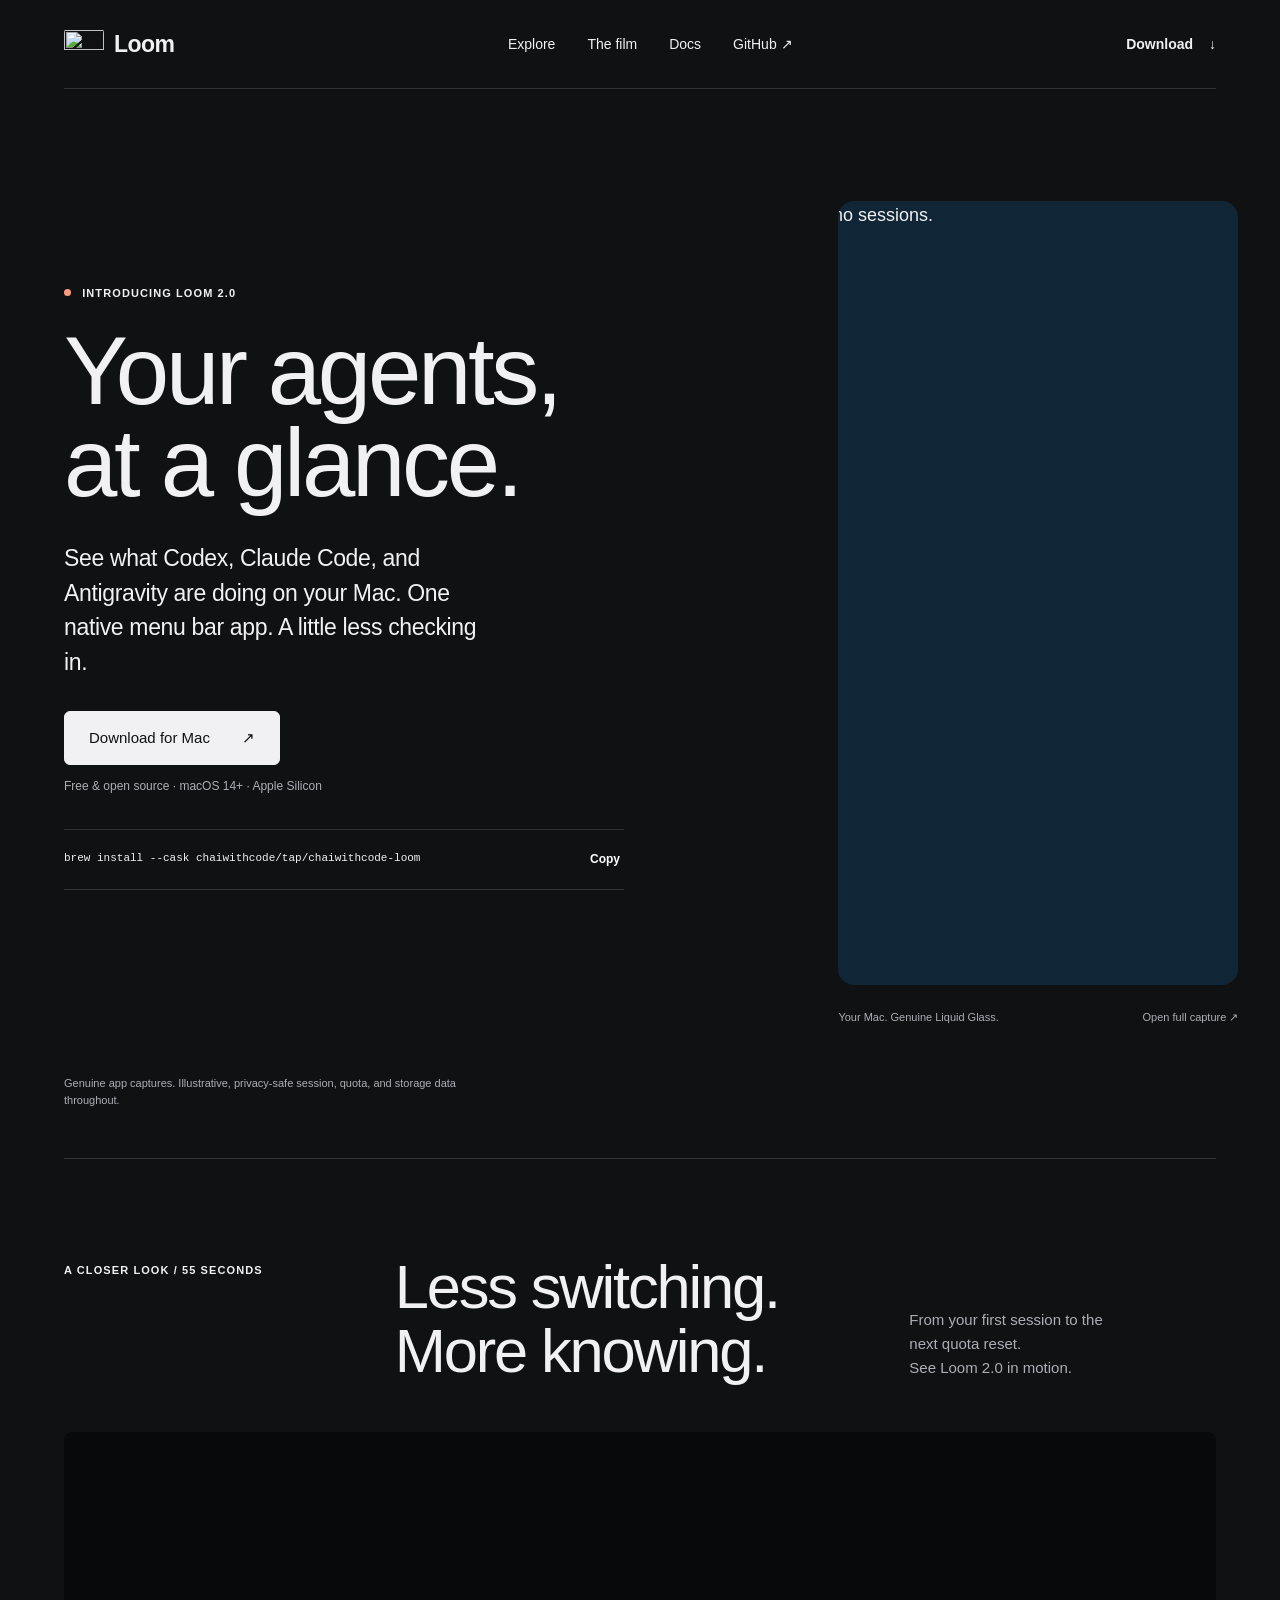
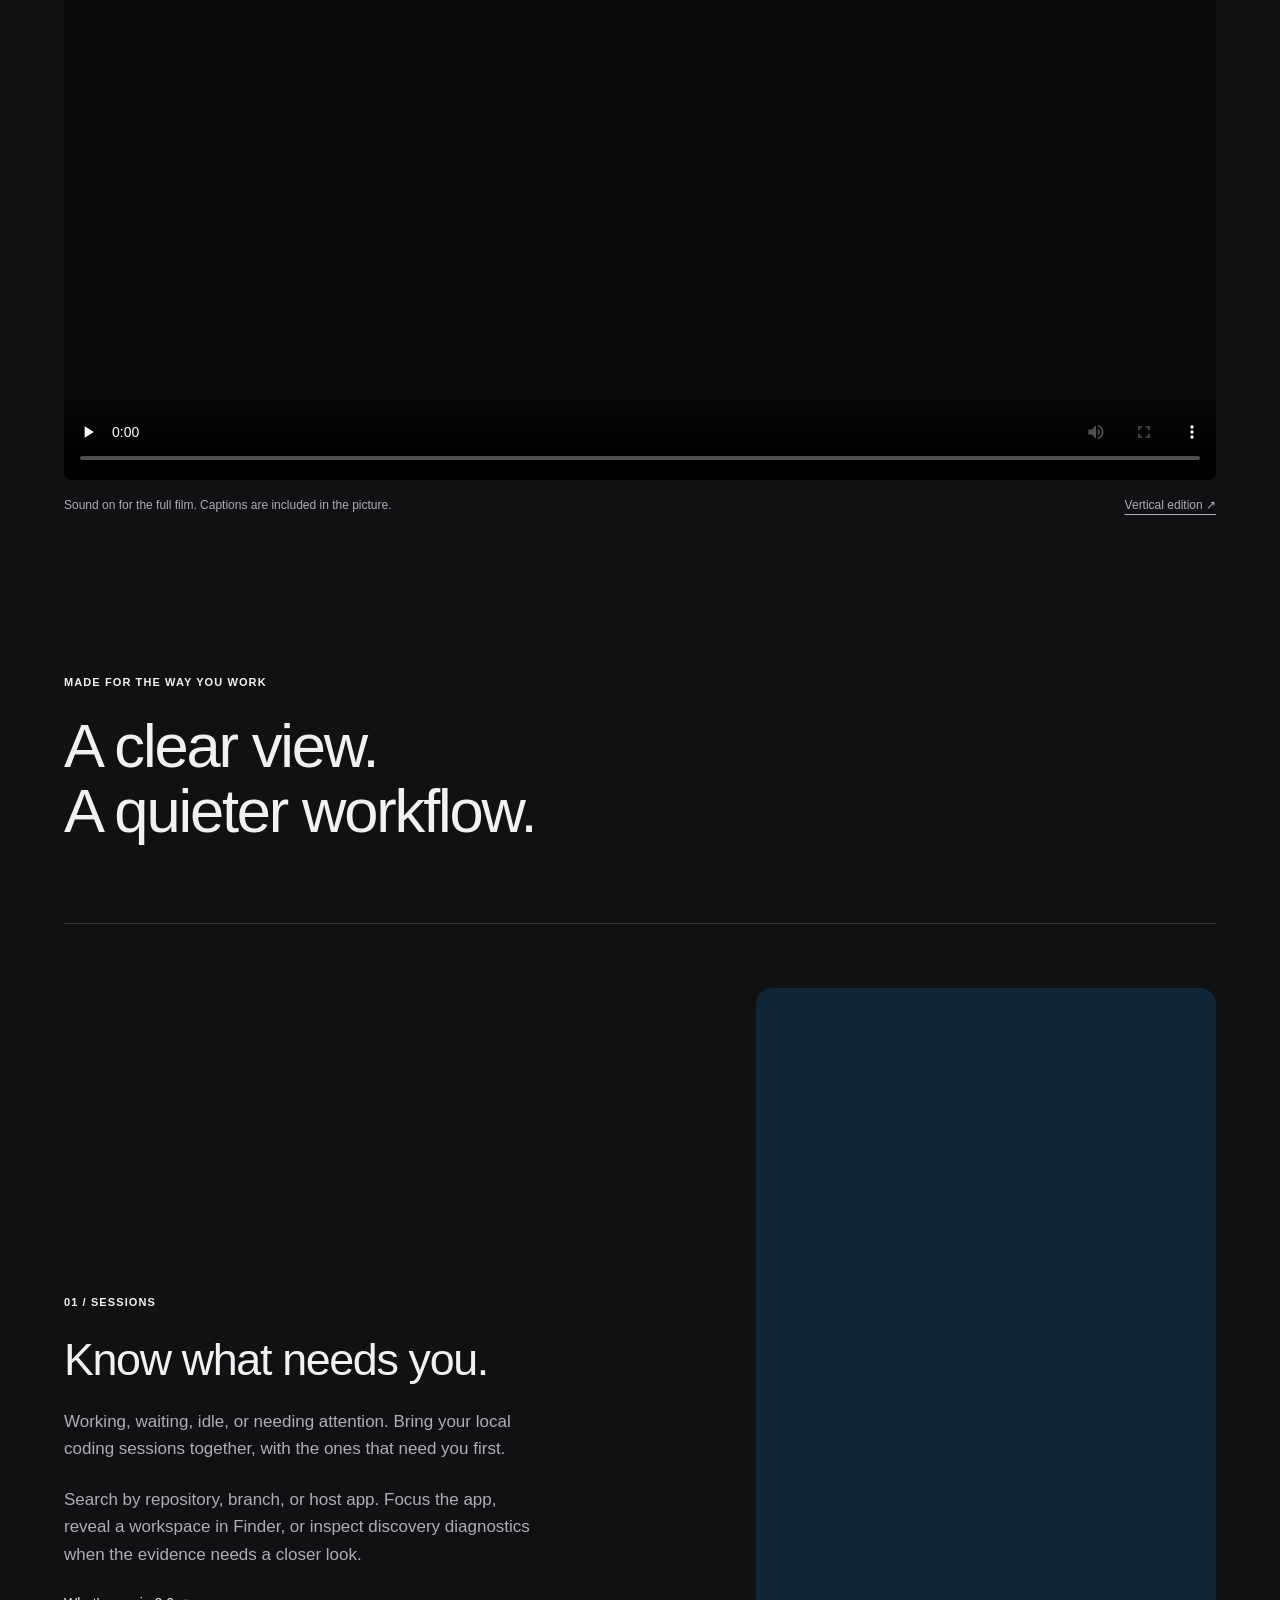
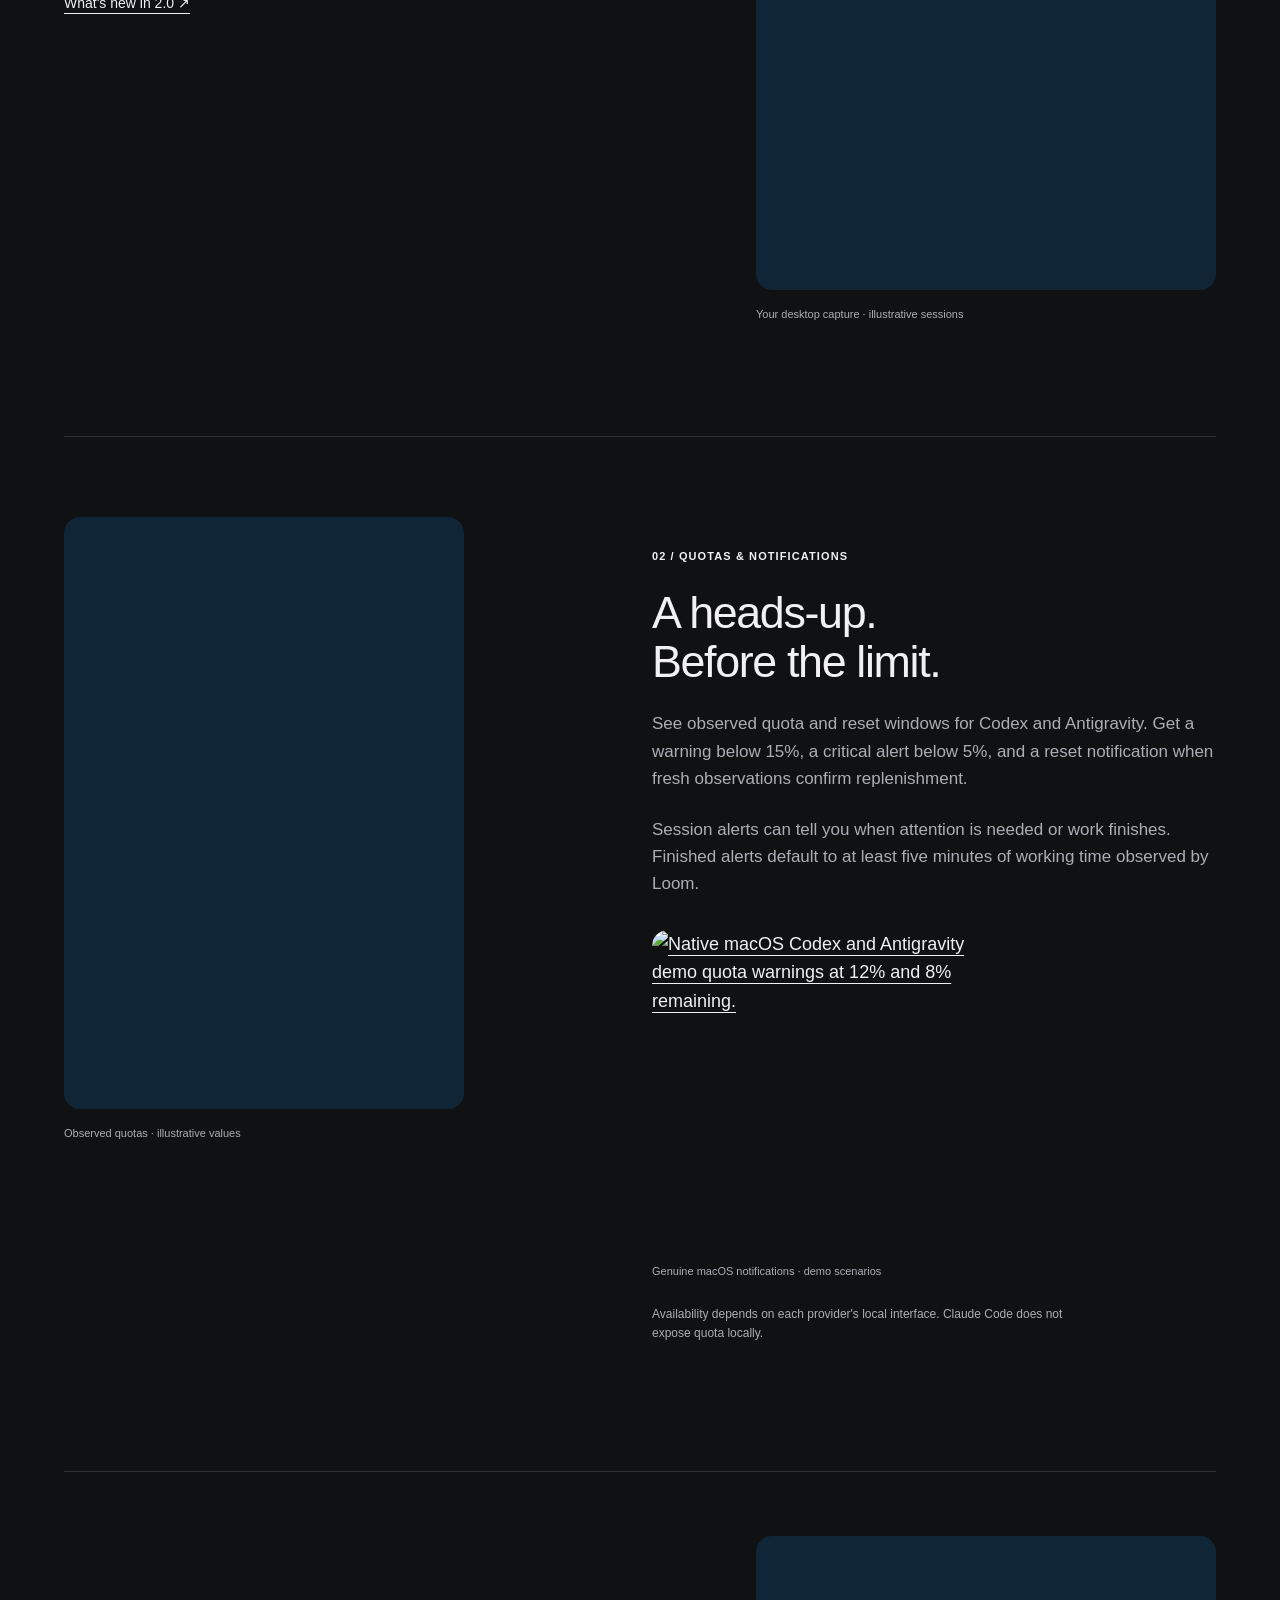
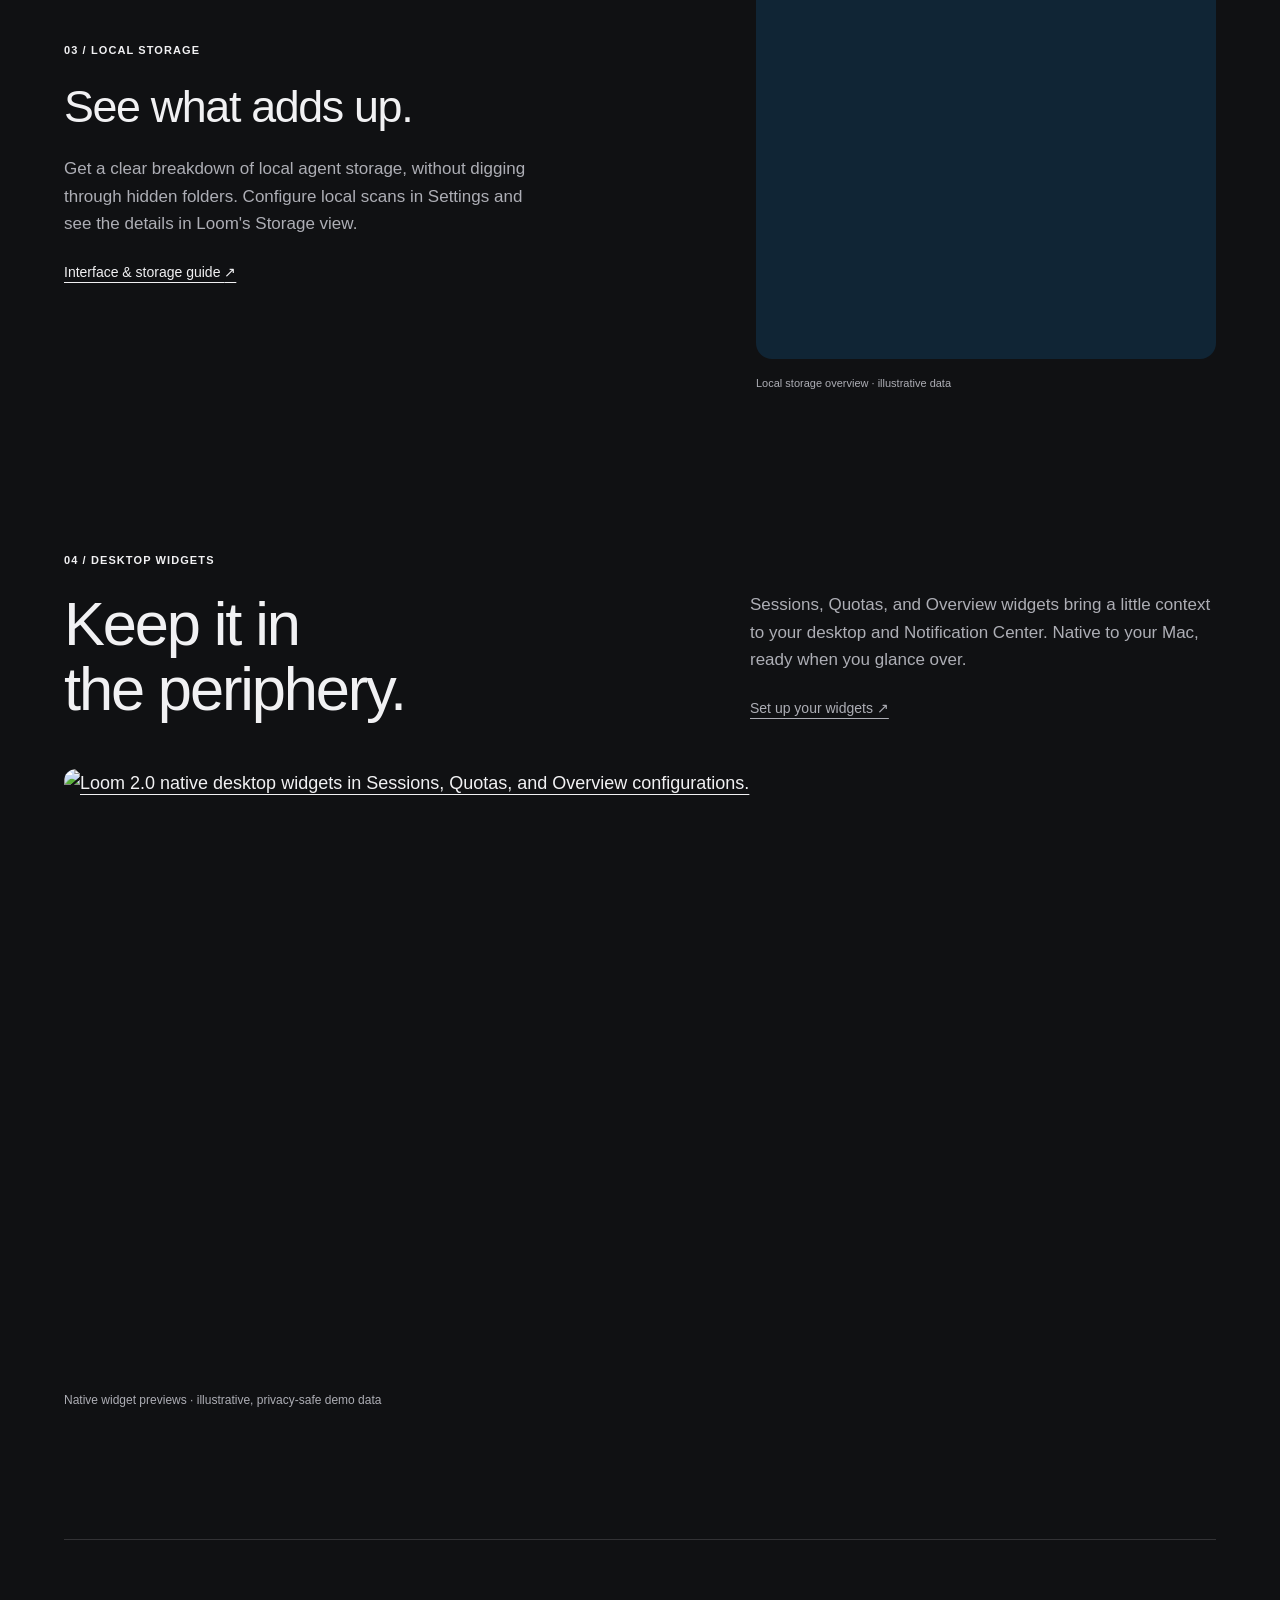
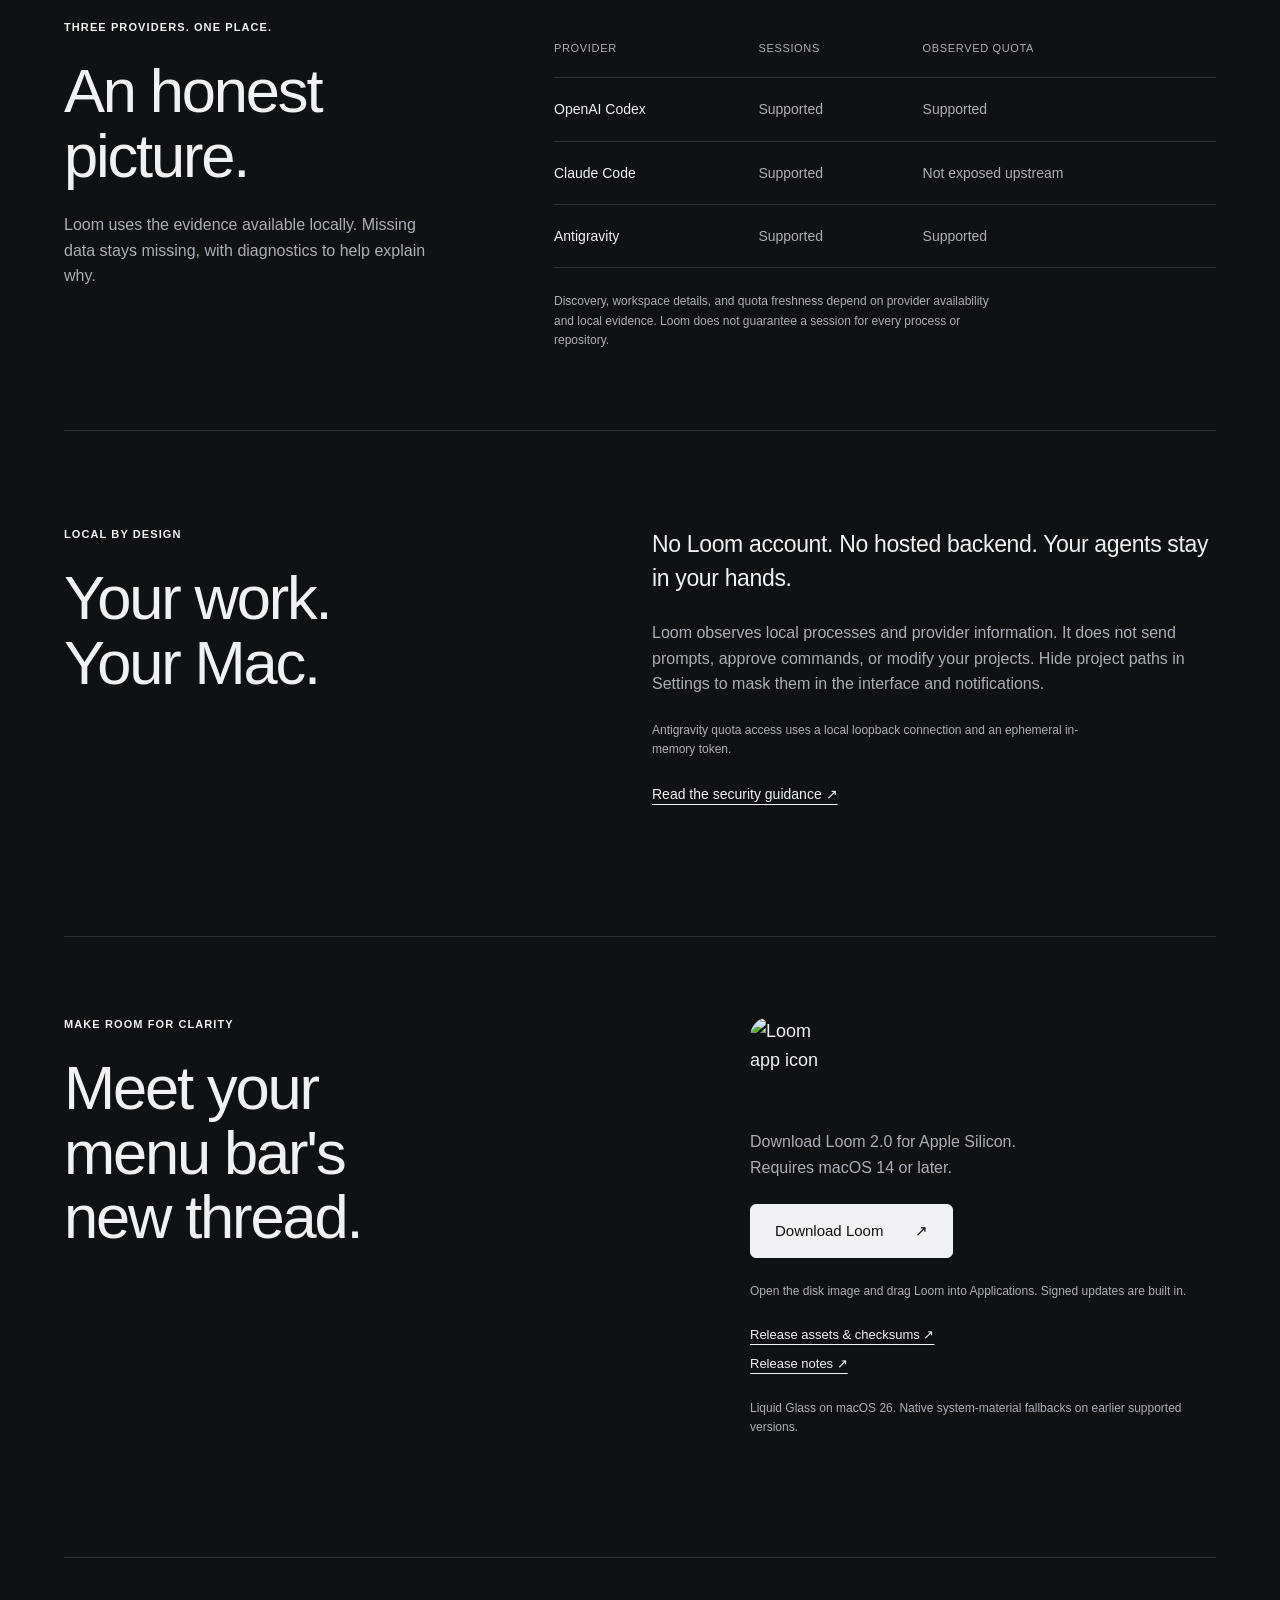
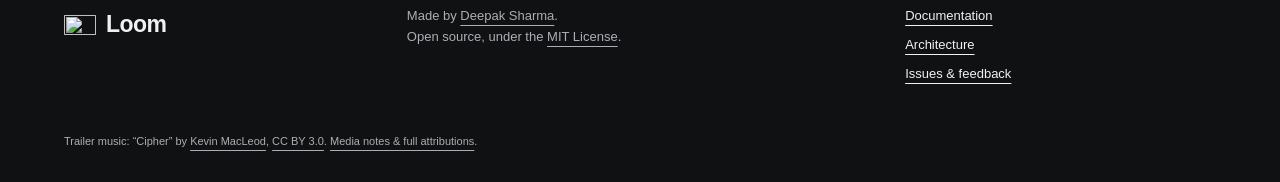
==== commit d2d16873: "Match Loom website to dark UI and original Liquid Glass captures" ====
--- a/pages/index.html
+++ b/pages/index.html
@@ -3,6 +3,8 @@
 <head>
 <meta charset="utf-8">
 <meta name="viewport" content="width=device-width, initial-scale=1">
+<meta name="theme-color" content="#101113">
+<meta name="color-scheme" content="dark">
 <title>Loom for macOS — Local AI Coding Agent Monitor</title>
 <meta name="description" content="See what Codex, Claude Code, and Antigravity are doing on your Mac. Native sessions, observed quotas, notifications, and widgets. Free and open source.">
 <link rel="canonical" href="https://chaiwithcode.github.io/Loom/">
@@ -40,8 +42,8 @@
 <p class="copy-status" id="copy-status" aria-live="polite"></p>
 </div>
 <figure class="hero-product">
-<a class="image-link" href="docs/menu-navigation-sessions.png" data-lightbox aria-label="Enlarge Loom 2.0 Sessions screenshot"><img src="docs/menu-navigation-sessions.png" alt="Loom 2.0 Sessions view with provider filters, search, working and idle sessions, and discovery diagnostics." width="840" height="810" fetchpriority="high"></a>
-<figcaption><span>Native macOS. Now with Liquid Glass.</span><span class="image-hint">Click to explore <span aria-hidden="true">↗</span></span></figcaption>
+<a class="image-link" href="docs/loom-2.0-desktop-sessions.png" data-lightbox aria-label="Enlarge Loom 2.0 Sessions screenshot"><span class="desktop-capture capture-sessions"><img src="docs/loom-2.0-desktop-sessions.png" alt="User-captured Loom 2.0 Liquid Glass Sessions popover over the macOS desktop, with waiting, failed and active demo sessions." width="1920" height="1080" fetchpriority="high"></span></a>
+<figcaption><span>Your Mac. Genuine Liquid Glass.</span><span class="image-hint">Open full capture <span aria-hidden="true">↗</span></span></figcaption>
 </figure>
 <p class="hero-footnote">Genuine app captures. Illustrative, privacy-safe session, quota, and storage data throughout.</p>
 </section>
@@ -60,15 +62,15 @@
 <div class="section-heading"><p class="eyebrow">Made for the way you work</p><h2 id="features-title">A clear view.<br>A quieter workflow.</h2></div>
 <article class="feature grid">
 <div class="feature-copy"><p class="eyebrow">01 / Sessions</p><h3>Know what needs you.</h3><p>Working, waiting, idle, or needing attention. Bring your local coding sessions together, with the ones that need you first.</p><p>Search by repository, branch, or host app. Focus the app, reveal a workspace in Finder, or inspect discovery diagnostics when the evidence needs a closer look.</p><a class="text-link" href="https://github.com/chaiwithcode/Loom/blob/main/docs/RELEASE_NOTES_v2.0.0.md">What's new in 2.0 <span aria-hidden="true">↗</span></a></div>
-<figure class="feature-image sessions"><a class="image-link" href="docs/menu-navigation-sessions.png" data-lightbox aria-label="Enlarge Sessions view"><img src="docs/menu-navigation-sessions.png" width="840" height="810" loading="lazy" alt="Sessions organized by provider and activity, with search and expandable discovery diagnostics."></a><figcaption>Real app interface · illustrative sessions</figcaption></figure>
+<figure class="feature-image sessions"><a class="image-link" href="docs/loom-2.0-desktop-sessions.png" data-lightbox aria-label="Enlarge Sessions view"><span class="desktop-capture capture-sessions"><img src="docs/loom-2.0-desktop-sessions.png" width="1920" height="1080" loading="lazy" alt="User-captured Loom 2.0 Liquid Glass Sessions popover over the macOS desktop, with waiting, failed and active demo sessions."></span></a><figcaption>Your desktop capture · illustrative sessions</figcaption></figure>
 </article>
 <article class="feature quota grid">
-<figure class="feature-image usage"><a class="image-link" href="docs/menu-navigation-usage.png" data-lightbox aria-label="Enlarge Usage view"><img src="docs/menu-navigation-usage.png" width="840" height="1306" loading="lazy" alt="Loom Usage view showing observed remaining quota, reset windows, and provider availability."></a><figcaption>Observed quotas · illustrative values</figcaption></figure>
+<figure class="feature-image usage"><a class="image-link" href="docs/loom-2.0-desktop-usage.png" data-lightbox aria-label="Enlarge Usage view"><span class="desktop-capture capture-usage"><img src="docs/loom-2.0-desktop-usage.png" width="1920" height="1080" loading="lazy" alt="Loom Usage view showing observed remaining quota, reset windows, and provider availability."></span></a><figcaption>Observed quotas · illustrative values</figcaption></figure>
 <div class="feature-copy"><p class="eyebrow">02 / Quotas &amp; notifications</p><h3>A heads-up.<br>Before the limit.</h3><p>See observed quota and reset windows for Codex and Antigravity. Get a warning below 15%, a critical alert below 5%, and a reset notification when fresh observations confirm replenishment.</p><p>Session alerts can tell you when attention is needed or work finishes. Finished alerts default to at least five minutes of working time observed by Loom.</p><figure class="notification"><a class="image-link" href="docs/loom-2.0-notifications.png" data-lightbox aria-label="Enlarge genuine macOS notification examples"><img src="docs/loom-2.0-notifications.png" width="460" height="462" loading="lazy" alt="Native macOS Codex and Antigravity demo quota warnings at 12% and 8% remaining."></a><figcaption>Genuine macOS notifications · demo scenarios</figcaption></figure><p class="small">Availability depends on each provider's local interface. Claude Code does not expose quota locally.</p></div>
 </article>
 <article class="feature grid storage">
 <div class="feature-copy"><p class="eyebrow">03 / Local storage</p><h3>See what adds up.</h3><p>Get a clear breakdown of local agent storage, without digging through hidden folders. Configure local scans in Settings and see the details in Loom's Storage view.</p><a class="text-link" href="https://github.com/chaiwithcode/Loom/blob/main/docs/INTERFACE_AND_STORAGE.md">Interface &amp; storage guide <span aria-hidden="true">↗</span></a></div>
-<figure class="feature-image"><a class="image-link" href="docs/menu-navigation-storage.png" data-lightbox aria-label="Enlarge Storage view"><img src="docs/menu-navigation-storage.png" width="840" height="718" loading="lazy" alt="Loom Storage view breaking down local agent data by provider."></a><figcaption>Local storage overview · illustrative data</figcaption></figure>
+<figure class="feature-image"><a class="image-link" href="docs/loom-2.0-desktop-storage.png" data-lightbox aria-label="Enlarge Storage view"><span class="desktop-capture capture-storage"><img src="docs/loom-2.0-desktop-storage.png" width="1920" height="1080" loading="lazy" alt="Loom Storage view breaking down local agent data by provider."></span></a><figcaption>Local storage overview · illustrative data</figcaption></figure>
 </article>
 </section>
 <section class="widgets wrap" aria-labelledby="widgets-title">
@@ -83,6 +85,6 @@
 <section class="install wrap grid" id="install" aria-labelledby="install-title"><div><p class="eyebrow">Make room for clarity</p><h2 id="install-title">Meet your<br>menu bar's<br>new thread.</h2></div><div class="install-copy"><img class="install-icon" src="Resources/LoomIconMaster.png" width="88" height="88" loading="lazy" alt="Loom app icon"><p>Download Loom 2.0 for Apple Silicon.<br>Requires macOS 14 or later.</p><a class="button primary" href="https://github.com/chaiwithcode/Loom/releases/latest">Download Loom <span aria-hidden="true">↗</span></a><p class="small">Open the disk image and drag Loom into Applications. Signed updates are built in.</p><div class="install-links"><a href="https://github.com/chaiwithcode/Loom/releases/latest">Release assets &amp; checksums ↗</a><a href="https://github.com/chaiwithcode/Loom/blob/main/docs/RELEASE_NOTES_v2.0.0.md">Release notes ↗</a></div><p class="small">Liquid Glass on macOS 26. Native system-material fallbacks on earlier supported versions.</p></div></section>
 </main>
 <footer class="wrap"><div class="footer-top"><a class="brand" href="#"><img src="Resources/LoomIconMaster.png" width="32" height="32" alt=""><span>Loom</span></a><p>Made by <a href="https://github.com/chaiwithcode">Deepak Sharma</a>.<br>Open source, under the <a href="https://github.com/chaiwithcode/Loom/blob/main/LICENSE">MIT License</a>.</p><nav aria-label="Footer navigation"><a href="https://github.com/chaiwithcode/Loom#readme">Documentation</a><a href="https://github.com/chaiwithcode/Loom/blob/main/docs/ARCHITECTURE.md">Architecture</a><a href="https://github.com/chaiwithcode/Loom/issues">Issues &amp; feedback</a></nav></div><p class="credits">Trailer music: “Cipher” by <a href="https://incompetech.com">Kevin MacLeod</a>, <a href="https://creativecommons.org/licenses/by/3.0/">CC BY 3.0</a>. <a href="https://github.com/chaiwithcode/Loom/blob/main/docs/DEMO_MEDIA.md">Media notes &amp; full attributions</a>.</p></footer>
-<dialog id="image-dialog" aria-label="Expanded Loom screenshot"><button class="dialog-close" type="button" aria-label="Close expanded screenshot">Close <span aria-hidden="true">×</span></button><img id="dialog-image" alt=""><p id="dialog-caption"></p><a id="dialog-original" href="docs/menu-navigation-sessions.png">Open full image ↗</a></dialog>
+<dialog id="image-dialog" aria-label="Expanded Loom screenshot"><button class="dialog-close" type="button" aria-label="Close expanded screenshot">Close <span aria-hidden="true">×</span></button><img id="dialog-image" alt=""><p id="dialog-caption"></p><a id="dialog-original" href="docs/loom-2.0-desktop-sessions.png">Open full image ↗</a></dialog>
 </body>
 </html>
--- a/pages/style.css
+++ b/pages/style.css
@@ -1,12 +1,13 @@
 :root {
-  --paper:#f4f1ea;
-  --ink:#14110d;
-  --muted:#655f57;
-  --rule:rgba(20,17,13,.14);
-  --accent:#b53e26;
+  --paper:#101113;
+  --ink:#f1f1f3;
+  --muted:#adaeb5;
+  --rule:rgba(241,241,243,.15);
+  --accent:#ff9c7c;
   --gutter:24px;
   --margin:clamp(20px,5vw,120px);
   font-family:-apple-system,BlinkMacSystemFont,"Segoe UI",sans-serif;
+  color-scheme:dark;
   color:var(--ink);
   background:var(--paper);
   font-size:18px;
@@ -240,7 +241,7 @@
 .hero-product img {
   width:100%;
   border-radius:24px;
-  box-shadow:0 24px 48px rgba(20,17,13,.16)
+  box-shadow:0 24px 48px rgba(0,0,0,.45)
 }
 .image-link {
   display:block;
@@ -294,7 +295,7 @@
   width:100%;
   height:auto;
   aspect-ratio:16/9;
-  background:var(--ink);
+  background:#08090a;
   border-radius:8px
 }
 .film-player figcaption {
@@ -570,7 +571,7 @@
   overflow:auto
 }
 dialog::backdrop {
-  background:rgba(20,17,13,.8)
+  background:rgba(0,0,0,.8)
 }
 dialog img {
   max-height:72vh;
@@ -854,3 +855,28 @@
 }
 
 }
+
+/* User-supplied desktop captures retain the original wallpaper and native glass.
+   Presentation crops leave the source screenshots intact for full-size viewing. */
+.desktop-capture {
+  display:block;
+  position:relative;
+  overflow:hidden;
+  width:100%;
+  aspect-ratio:500/980;
+  border-radius:16px;
+  background:#102535;
+}
+.desktop-capture img {
+  position:absolute;
+  top:0;
+  left:-236%;
+  width:384%;
+  max-width:none;
+  height:auto;
+  border-radius:0;
+  box-shadow:none;
+}
+.hero-product { width:100%; max-width:400px; justify-self:end }
+.capture-usage { aspect-ratio:500/740 }
+.capture-storage { aspect-ratio:500/460 }
